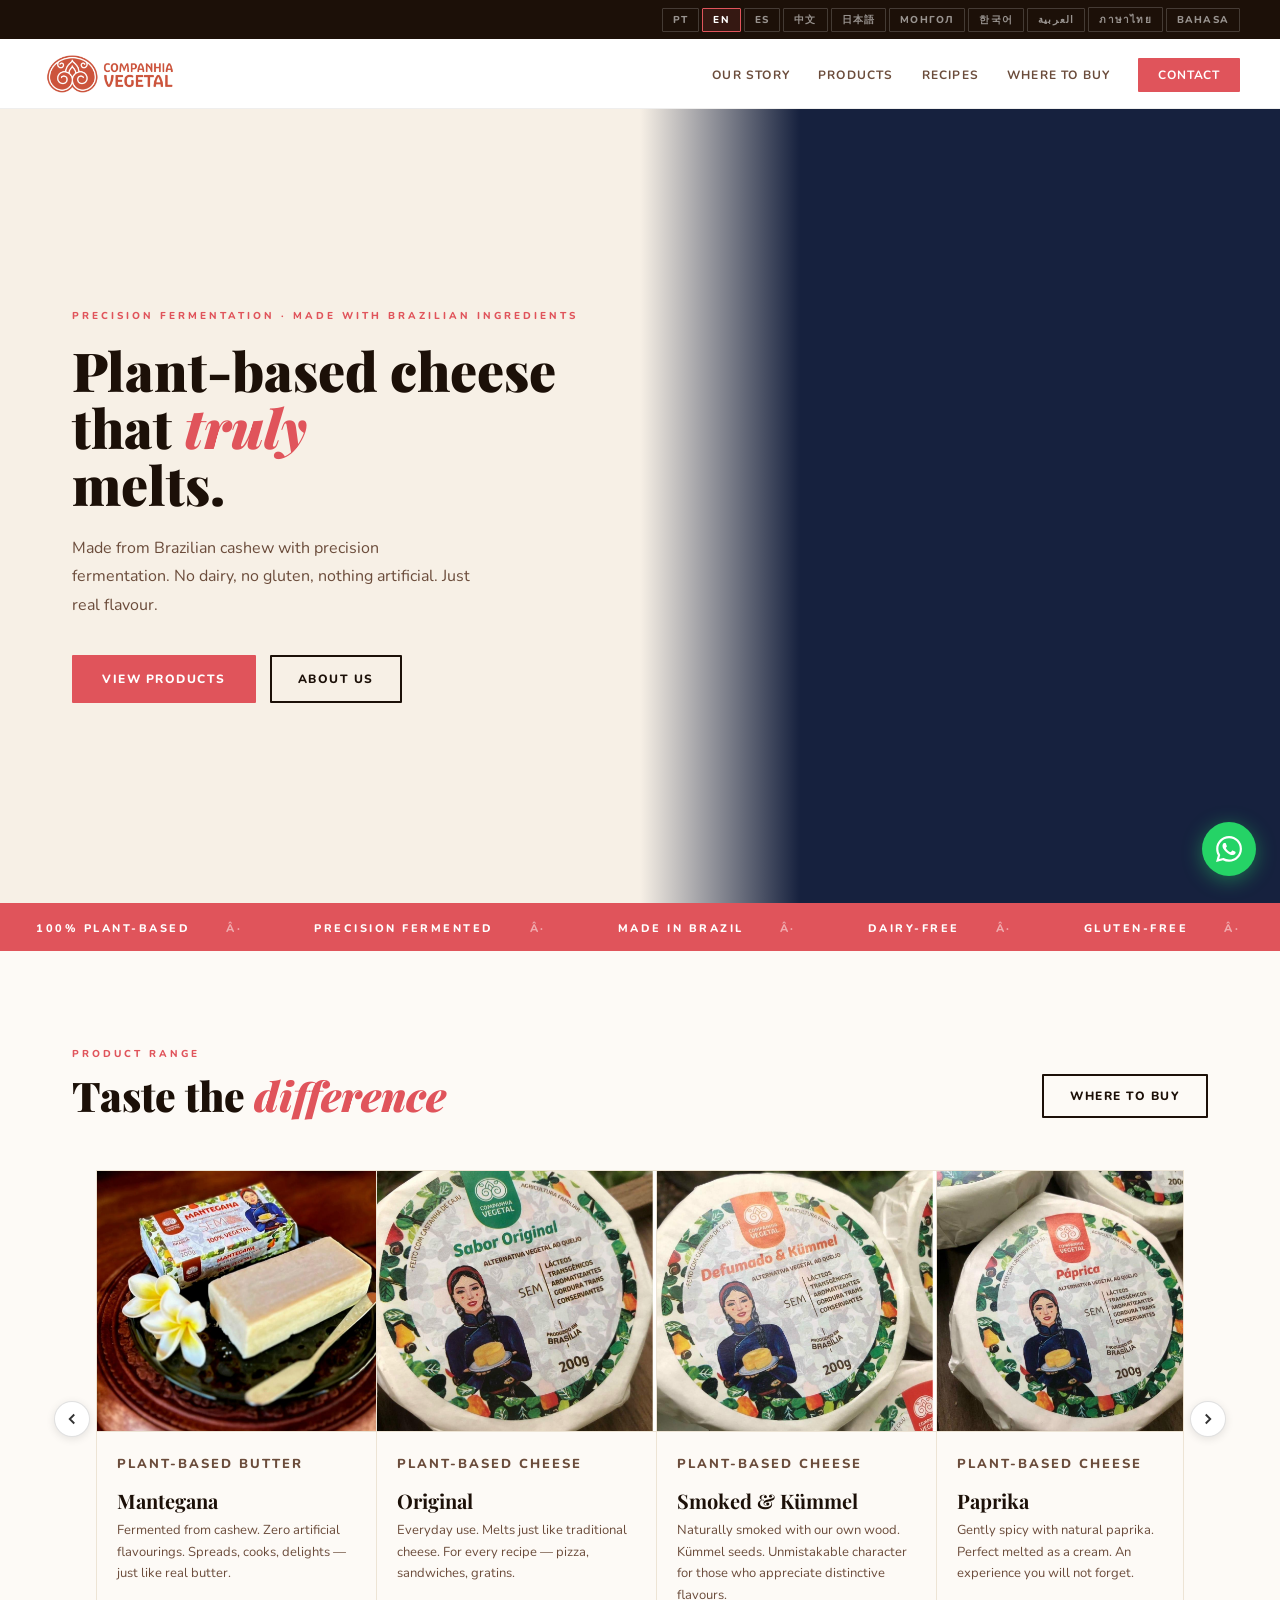
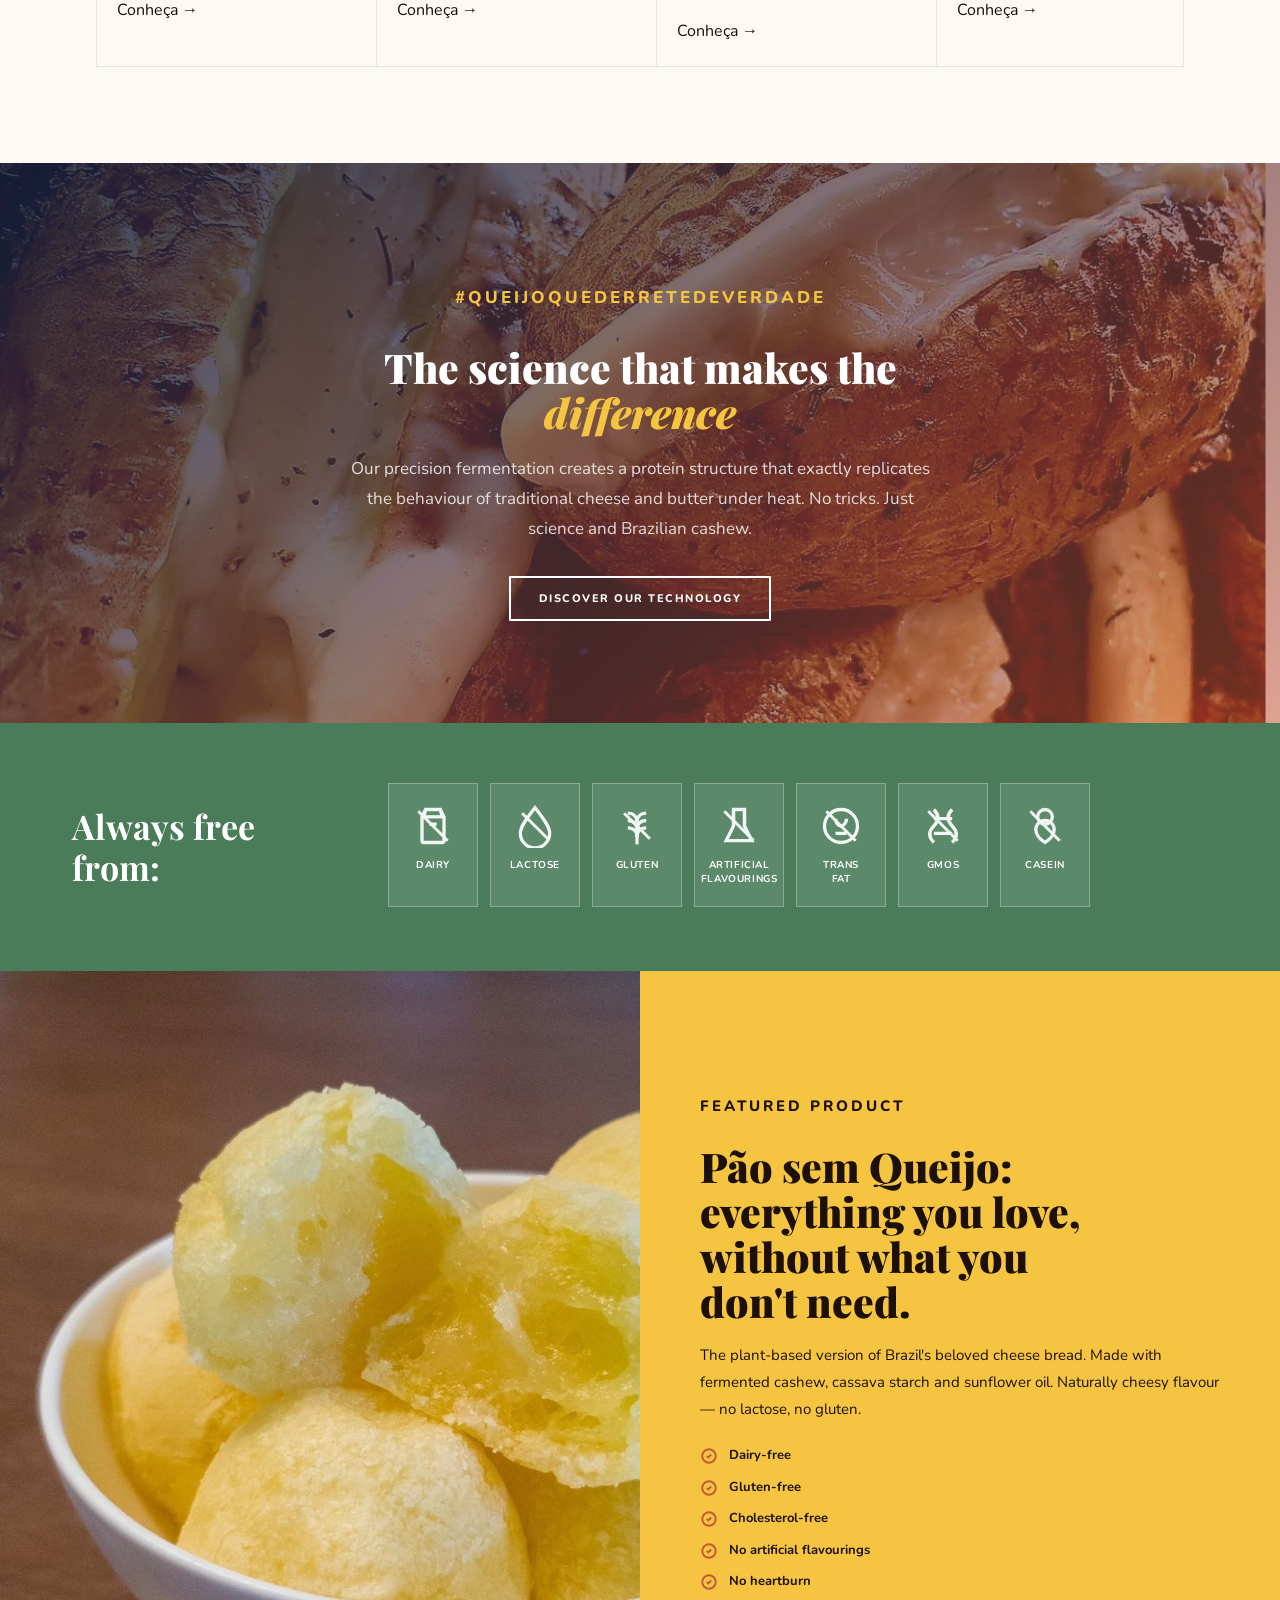
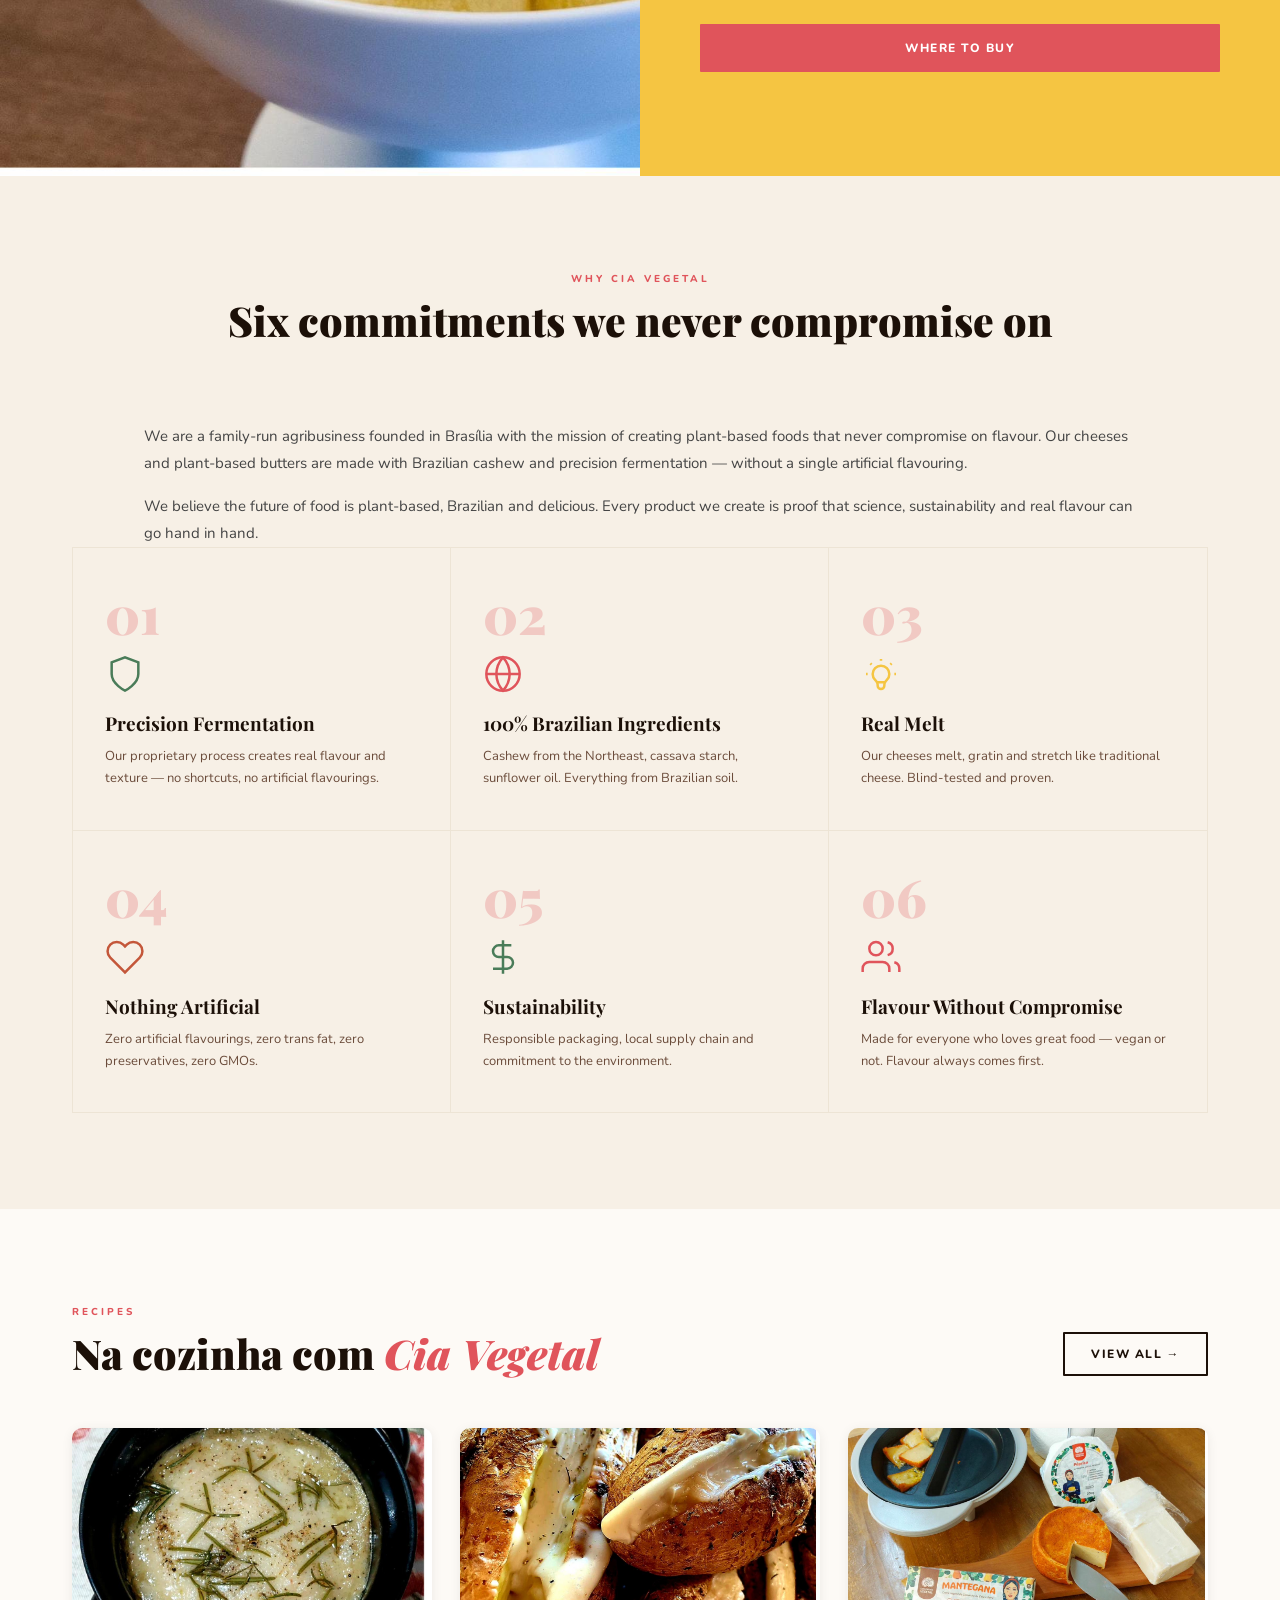
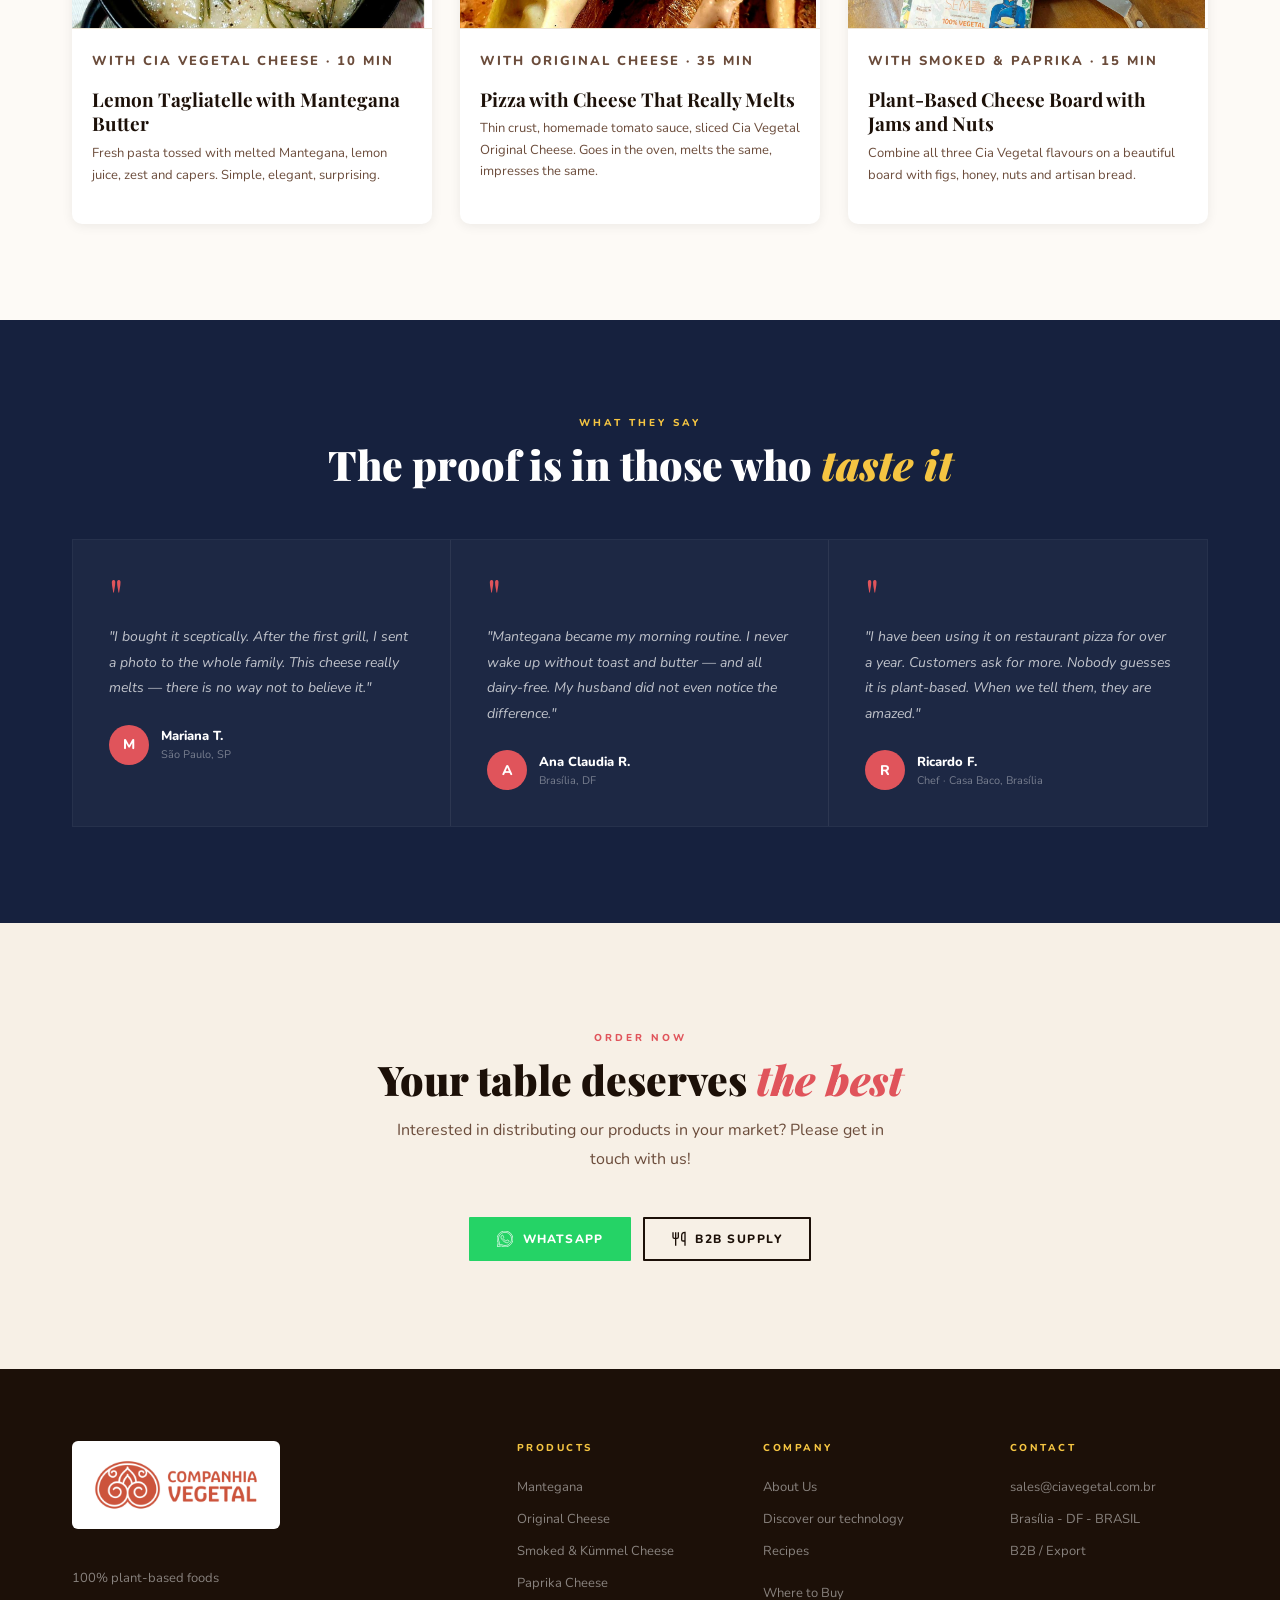
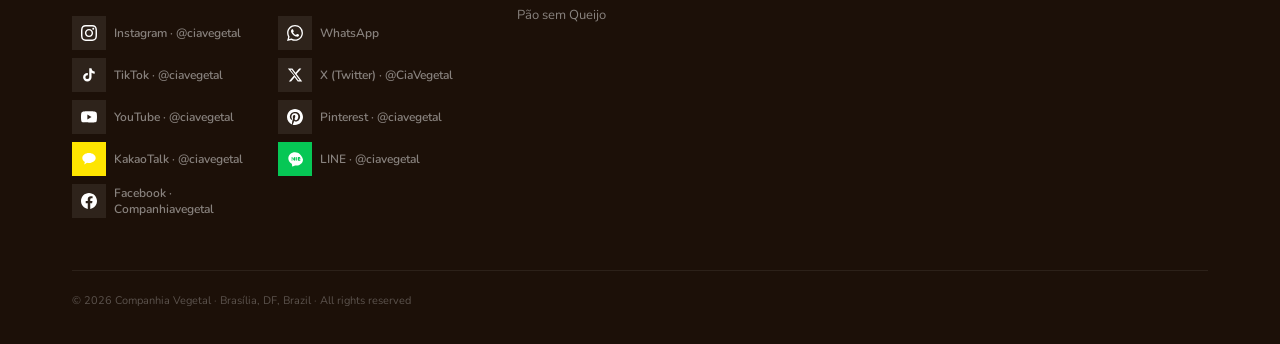
==== index.html @ c303454d "fix: multiple translation issues — ES recipes r4-r13, PT email+heading, VER TODAS scroll fix, TH/ID " ====
﻿<!DOCTYPE html>
<html lang="pt-BR">
<head>
<meta charset="UTF-8">
<meta name="viewport" content="width=device-width, initial-scale=1.0, maximum-scale=5.0">
<meta name="theme-color" content="#ffffff">
<title>Companhia Vegetal - Queijo plant-based que derrete de verdade</title>
<link rel="preconnect" href="https://fonts.googleapis.com">
<link href="https://fonts.googleapis.com/css2?family=Playfair+Display:ital,wght@0,700;0,900;1,700;1,900&family=Nunito:wght@300;400;600;700;800&family=Cairo:wght@400;600;700;800&family=Tajawal:wght@400;500;700&display=swap" rel="stylesheet">


  <!-- â•â•â• SEO META TAGS â•â•â• -->
  <meta name="description" id="meta-desc" content="Cia Vegetal - queijos e manteiga plant-based 100% veganos, sem lactose, sem colesterol, sem glúten. Fermentação de precisão com ingredientes brasileiros. Dieta plant-based e vegana acessível para toda a família.">
  <meta name="keywords" id="meta-kw" content="plant-based, vegano, sem lactose, sem colesterol, queijo vegano, manteiga vegana, dieta vegana, dieta plant-based, sem glúten, sem laticínios, fermentação de precisão, ingredientes brasileiros, Cia Vegetal, Companhia Vegetal">
  <meta name="robots" content="index, follow">
  <meta name="author" content="Companhia Vegetal">
  <meta property="og:title" id="og-title" content="Companhia Vegetal - Alimentos 100% Plant-Based">
  <meta property="og:description" id="og-desc" content="Cia Vegetal - queijos e manteiga plant-based 100% veganos, sem lactose, sem colesterol, sem glúten. Fermentação de precisão com ingredientes brasileiros. Dieta plant-based e vegana acessível para toda a família.">
  <meta property="og:type" content="website">
  <meta property="og:locale" content="pt_BR">
  <meta property="og:site_name" content="Companhia Vegetal">
  <meta name="twitter:card" content="summary_large_image">
  <meta name="twitter:title" id="tw-title" content="Companhia Vegetal - Alimentos 100% Plant-Based">
  <meta name="twitter:description" id="tw-desc" content="Cia Vegetal - queijos e manteiga plant-based 100% veganos, sem lactose, sem colesterol, sem glúten. Fermentação de precisão com ingredientes brasileiros. Dieta plant-based e vegana acessível para toda a família.">
  <meta name="twitter:site" content="@CiaVegetal">
  <!-- Hreflang -->
  <link rel="alternate" hreflang="pt-BR" href="/" data-hreflang="pt">
  <link rel="alternate" hreflang="en" href="/?lang=en" data-hreflang="en">
  <link rel="alternate" hreflang="es" href="/" data-hreflang="es">
  <link rel="alternate" hreflang="zh-CN" href="/" data-hreflang="zh">
  <link rel="alternate" hreflang="ja" href="/" data-hreflang="ja">
  <link rel="alternate" hreflang="mn" href="/" data-hreflang="mn">
  <link rel="alternate" hreflang="ko" href="/" data-hreflang="ko">
  <link rel="alternate" hreflang="th" href="/?lang=th" data-hreflang="th">
  <link rel="alternate" hreflang="id" href="/?lang=id" data-hreflang="id">
  <link rel="alternate" hreflang="ms" href="/?lang=id" data-hreflang="id">
  <link rel="alternate" hreflang="ar" href="/" data-hreflang="ar">
  <link rel="alternate" hreflang="x-default" href="/">
  <!-- Schema.org structured data -->
  <script type="application/ld+json">
  {
    "@context": "https://schema.org",
    "@type": "FoodEstablishment",
    "name": "Companhia Vegetal",
    "alternateName": "Cia Vegetal",
    "description": "Fabricante de queijos e manteiga 100% plant-based, veganos, sem lactose e sem colesterol, feitos com ingredientes brasileiros.",
    "url": "https://ciavegetal.com.br",
    "telephone": "+5561999111422",
    "email": "sales@ciavegetal.com.br",
    "address": {"@type": "PostalAddress", "addressLocality": "Brasília", "addressRegion": "DF", "addressCountry": "BR"},
    "sameAs": ["https://instagram.com/companhiavegetal", "https://twitter.com/CiaVegetal"],
    "hasOfferCatalog": {
      "@type": "OfferCatalog",
      "name": "Produtos Plant-Based",
      "itemListElement": [
        {"@type": "Offer", "itemOffered": {"@type": "Product", "name": "Mantegana", "description": "Manteiga vegana fermentada, sem lactose, sem colesterol", "category": "plant-based butter"}},
        {"@type": "Offer", "itemOffered": {"@type": "Product", "name": "Queijo Original", "description": "Queijo vegano plant-based, sem lactose, sem colesterol", "category": "vegan cheese"}},
        {"@type": "Offer", "itemOffered": {"@type": "Product", "name": "Queijo Defumado", "description": "Queijo vegano defumado, sem lactose", "category": "vegan cheese"}},
        {"@type": "Offer", "itemOffered": {"@type": "Product", "name": "Queijo Páprica", "description": "Queijo vegano com páprica, sem lactose, sem colesterol", "category": "vegan cheese"}},
        {"@type": "Offer", "itemOffered": {"@type": "Product", "name": "Pão sem Queijo", "description": "Pão de queijo vegano, sem glúten, sem lactose, sem colesterol", "category": "vegan bread"}}
      ]
    }
  }
  </script>
  <link rel="stylesheet" href="assets/css/styles.css?v=20260324b">
</head>
<body>

<div class="lang-bar" id="langBar">
  <button onclick="setLang('pt')" class="active">PT</button>
  <button onclick="setLang('en')">EN</button>
  <button onclick="setLang('es')">ES</button>
  <button onclick="setLang('zh')">中文</button>
  <button onclick="setLang('ja')">日本語</button>
  <button onclick="setLang('mn')">монгол</button>
  <button onclick="setLang('ko')">한국어</button>
  <button onclick="setLang('ar')">العربية</button>
  <button onclick="setLang('th')">ภาษาไทย</button>
  <button onclick="setLang('id')">Bahasa</button>
</div>

<!-- â"€â"€ NAV â"€â"€ -->
<nav id="mainNav">
  <a href="#" class="nav-logo" onclick="window.scrollTo({top:0,behavior:'smooth'});return false;">
    <img src="assets/img_1.jpeg" alt="Companhia Vegetal" style="height:56px;width:auto;">
  </a>
  <button class="hamburger" id="hamburger" aria-label="Menu">
    <span></span><span></span><span></span>
  </button>
  <ul class="nav-links" id="navLinks">
    <li><a href="#historia" data-t="historia">Nossa História</a></li>
    <li><a href="#produtos" data-t="produtos">Produtos</a></li>
    <li><a href="#receitas" data-t="receitas">Receitas</a></li>
    <li><a href="#onde" data-t="onde">Onde Comprar</a></li>
    <li><a href="#onde" class="nav-cta" data-t="contato">Contato</a></li>
  </ul>
</nav>
<div class="mobile-menu" id="mobileMenu">
  <a href="#historia" data-t="historia">Nossa História</a>
  <a href="#produtos" data-t="produtos">Produtos</a>
  <a href="#receitas" data-t="receitas">Receitas</a>
  <a href="#onde" data-t="onde">Onde Comprar</a>
  <a href="#onde" data-t="contato">Contato</a>
</div>
<!-- â"€â"€ LANG BAR â"€â"€ -->

<div class="mobile-menu" id="mobileMenu">
  <a href="#historia" data-t="historia">Nossa História</a>
  <a href="#produtos" data-t="produtos">Produtos</a>
  <a href="#receitas" data-t="receitas">Receitas</a>
  <a href="#onde" data-t="onde">Onde Comprar</a>
  <a href="#onde" data-t="contato">Contato</a>
</div>

<!-- â"€â"€ HERO â"€â"€ -->
<section class="hero">
  <div class="hero-left">
    <p class="eyebrow" data-t="hero_eyebrow">Fermentação de Precisão · Feito com Ingredientes Brasileiros</p>
    <h1 data-t="hero_h1">Queijo plant-based<br>que <em>derrete</em><br>de verdade.</h1>
    <p class="hero-desc" data-t="hero_desc">Feito de castanha de caju brasileira com fermentação de precisão. Sem laticínios, sem glúten, sem nada artificial. Só sabor real.</p>
    <div class="hero-actions">
      <a href="#produtos" class="btn-fill" data-t="ver_produtos">Ver Produtos</a>
      <a href="#historia" class="btn-outline" data-t="nossa_historia">Nossa História</a>
    </div>
  </div>
  <div class="hero-right">
    <!-- VIDEO: When you have the melting cheese video file, upload it to your server and update the src below -->
    <!-- Supported formats: MP4 (recommended), WebM -->
    <!-- Replace "YOUR_VIDEO_FILE.mp4" with the actual filename -->
    <video class="hero-video" autoplay muted loop playsinline poster="" id="heroVideo">
      <source src="assets/video_1.mp4" type="video/mp4">
      <!-- Fallback image shown if video cannot load -->
      <img class="hero-video-fallback" src="assets/img_2.jpeg" alt="Mantegana com flores" loading="eager">
    </video>
    <div class="hero-video-overlay"></div>


  </div>
</section>

<!-- â"€â"€ TICKER â"€â"€ -->
<div class="ticker" aria-hidden="true"><div class="ticker-track" id="ticker-track"></div></div>

<!-- â"€â"€ PRODUCTS â"€â"€ -->
<section class="products" id="produtos">
  <div class="section-head reveal">
    <div>
      <p class="section-eyebrow" data-t="linha_produtos">Linha de Produtos</p>
      <h2 class="section-title" data-t="prove_diferenca">Prove a <em>diferença</em></h2>
    </div>
    <a href="#onde" class="btn-outline" data-t="onde_comprar_btn">Onde Comprar</a>
  </div>
  <div style="position:relative;padding:0 24px;">
  <button class="prod-arrow prod-arrow-left" onclick="scrollProds(-1)" aria-label="Anterior">
    <svg viewBox="0 0 24 24"><polyline points="15 18 9 12 15 6"/></svg>
  </button>
  <button class="prod-arrow prod-arrow-right" onclick="scrollProds(1)" aria-label="Próximo">
    <svg viewBox="0 0 24 24"><polyline points="9 18 15 12 9 6"/></svg>
  </button>
<div class="products-grid" id="productsGrid">
    <div class="product-card reveal">

      <div class="product-img-wrap"><img class="product-img" src="assets/img_3.jpeg" alt="Mantegana" loading="lazy"></div>
      <div class="product-body">
        <p class="product-type" data-t="manteiga_vegetal">Manteiga Vegetal</p>
        <h3>Mantegana</h3>
        <p data-t="mantegana_desc">Fermentada de castanha de caju. Zero aromas artificiais. Unta, cozinha, encanta - igual manteiga de verdade.</p>
        <a onclick="openProdModal('mantegana');return false;">Conheça &rarr;</a>
      </div>
    </div>
    <div class="product-card reveal">
      <div class="product-img-wrap"><img class="product-img" src="assets/img_4.jpeg" alt="Queijo Original" loading="lazy"></div>
      <div class="product-body">
        <p class="product-type" data-t="queijo_vegetal">Queijo Vegetal</p>
        <h3 data-t="original_name">Original</h3>
        <p class="product-desc" data-t="original_desc">Uso diário. Derrete igual ao queijo tradicional. Para todas as receitas - pizza, sanduíche, gratinados.</p>
        <a onclick="openProdModal('original');return false;">Conheça &rarr;</a>
      </div>
    </div>
    <div class="product-card reveal">
      <div class="product-img-wrap"><img class="product-img" src="assets/img_5.jpeg" alt="Queijo Defumado" loading="lazy"></div>
      <div class="product-body">
        <p class="product-type" data-t="queijo_vegetal">Queijo Vegetal</p>
        <h3 data-t="smoked_name">Defumado &amp; Kümmel</h3>
        <p class="product-desc" data-t="smoked_desc">Defumado com lenha própria. Sementes de kümmel. Caráter inconfundível para os que apreciam sabores distintos.</p>
        <a onclick="openProdModal('smoked');return false;">Conheça &rarr;</a>
      </div>
    </div>
    <div class="product-card reveal">
      <div class="product-img-wrap"><img class="product-img" src="assets/img_6.jpeg" alt="Queijo Páprica" loading="lazy"></div>
      <div class="product-body">
        <p class="product-type" data-t="queijo_vegetal">Queijo Vegetal</p>
        <h3 data-t="paprika_name">Páprica</h3>
        <p class="product-desc" data-t="paprika_desc">Suavemente picante com páprica natural. Perfeito derretido como creme. Uma experiência que você não esquece.</p>
        <a onclick="openProdModal('paprika');return false;">Conheça &rarr;</a>
      </div>
    </div>
    <div class="product-card reveal">
      <div class="product-img-wrap"><img class="product-img" src="assets/img_7.jpeg" alt="Pão sem Queijo" loading="lazy"></div>
      <div class="product-body">
        <p class="product-type" data-t="pao_type">Pão de Queijo Vegetal</p>
        <h3 class="product-name" data-t="pao_card_name">Pão sem Queijo</h3>
        <p data-t="pao_card_desc">O pão de queijo que você ama - feito com castanha de caju fermentada, polvilho e óleo de girassol. Sabor naturalmente queijoso, sem lactose, sem glúten.</p>
        <a href="#produtos" class="product-link" data-t="conheca">Conheça &rarr;</a>
      </div>
    </div>
  </div>
</div>
</section>

<!-- â"€â"€ MELT BANNER â"€â"€ -->
<div class="melt-banner">
  <img src="assets/img_8.jpeg" alt="Queijo derretido" loading="lazy">
  <div class="melt-overlay"></div>
  <div class="melt-content reveal">
    <p class="section-eyebrow">#QueijoQueDerreteDeVerdade</p>
    <h2 class="section-title light" data-t="melt_title">A ciência que faz <em>a diferença</em></h2>
    <p data-t="melt_desc">Nossa fermentação de precisão cria uma estrutura proteica que replica exatamente o comportamento do queijo e da manteiga tradicionais sob calor. Sem truques. Só ciência e castanha brasileira.</p>
    <a href="#tech-section" onclick="var s=document.getElementById('tech-section');s.classList.toggle('open');if(s.classList.contains('open')){s.scrollIntoView({behavior:'smooth',block:'start'});}return false;" class="btn-outline-light" data-t="nossa_tecnologia">Conheça nossa tecnologia</a>
  </div>
</div>

<!-- â"€â"€ FREE FROM â"€â"€ -->
<div class="free-from">
  <div class="free-from-inner">
    <div class="free-from-title reveal" data-t="sempre_livre">Sempre <em>livre</em> de:</div>
    <div class="free-tags reveal">
      <!-- No Dairy: milk carton icon -->
      <div class="free-tag">
        <svg viewBox="0 0 24 24" fill="none" stroke="white" stroke-width="1.8"><path d="M8 3h8l2 4v13a1 1 0 01-1 1H7a1 1 0 01-1-1V7z"/><path d="M8 3l-1 4"/><path d="M16 3l1 4"/><path d="M6 7h12"/><path d="M10 11h4"/><line x1="4" y1="4" x2="20" y2="20" stroke-width="1.6"/></svg>
        <span data-t="free_laticinios">Lácteos</span>
      </div>
      <!-- No Lactose: drop/milk drop icon -->
      <div class="free-tag">
        <svg viewBox="0 0 24 24" fill="none" stroke="white" stroke-width="1.8"><path d="M12 2C6 9.5 4 13 4 16a8 8 0 0016 0c0-3-2-6.5-8-14z"/><line x1="5" y1="5" x2="19" y2="19" stroke-width="1.6"/></svg>
        <span data-t="free_lactose">Lactose</span>
      </div>
      <!-- No Gluten: wheat ear icon -->
      <div class="free-tag">
        <svg viewBox="0 0 24 24" fill="none" stroke="white" stroke-width="1.8"><path d="M12 22V10"/><path d="M12 10c0-3 2-5 5-5"/><path d="M12 10c0-3-2-5-5-5"/><path d="M12 14c0-3 2-5 5-5"/><path d="M12 14c0-3-2-5-5-5"/><path d="M12 18c0-3 2-5 5-5"/><path d="M12 18c0-3-2-5-5-5"/><line x1="5" y1="5" x2="19" y2="19" stroke-width="1.6"/></svg>
        <span data-t="free_gluten">Glúten</span>
      </div>
      <!-- No Artificial Flavors: beaker/lab flask icon -->
      <div class="free-tag">
        <svg viewBox="0 0 24 24" fill="none" stroke="white" stroke-width="1.8"><path d="M9 3h6v9l4 8H5l4-8z"/><line x1="9" y1="3" x2="9" y2="12"/><line x1="15" y1="3" x2="15" y2="12"/><line x1="4" y1="4" x2="20" y2="20" stroke-width="1.6"/></svg>
        <span data-t="free_aromas">Aromas Artificiais</span>
      </div>
      <!-- No Trans Fats: fat/oil drop icon -->
      <div class="free-tag">
        <svg viewBox="0 0 24 24" fill="none" stroke="white" stroke-width="1.8"><circle cx="12" cy="12" r="9"/><path d="M9 8c0 2 1.5 4 3 4s3-2 3-4"/><path d="M9 16h6"/><line x1="4" y1="4" x2="20" y2="20" stroke-width="1.6"/></svg>
        <span data-t="free_trans">Gordura Trans</span>
      </div>
      <!-- No GMO: DNA helix / plant + science icon -->
      <div class="free-tag">
        <svg viewBox="0 0 24 24" fill="none" stroke="white" stroke-width="1.8"><path d="M7 3c3 3 3 6 0 9s-3 6 0 9"/><path d="M17 3c-3 3-3 6 0 9s3 6 0 9"/><path d="M7 8h10M7 16h10"/><line x1="4" y1="4" x2="20" y2="20" stroke-width="1.6"/></svg>
        <span data-t="free_gmo">Transgênicos (GMO)</span>
      </div>
      <!-- No Casein: protein/milk protein icon -->
      <div class="free-tag">
        <svg viewBox="0 0 24 24" fill="none" stroke="white" stroke-width="1.8"><path d="M12 3a4 4 0 100 8 4 4 0 000-8z"/><path d="M7 14c0 2.5 2 5 5 7 3-2 5-4.5 5-7a5 5 0 00-10 0z"/><line x1="4" y1="4" x2="20" y2="20" stroke-width="1.6"/></svg>
        <span data-t="free_caseina">Caseína</span>
      </div>
    </div>
  </div>
</div>

<!-- â"€â"€ PÃO SEM QUEIJO â"€â"€ -->
<section class="pao-section" id="pao">
  <div class="pao-img">
    <img src="assets/img_9.jpeg" alt="Pão sem Queijo" loading="lazy">
  </div>
  <div class="pao-text">
    <p class="section-eyebrow" data-t="produto_destaque">Produto em Destaque</p>
    <h2 class="section-title dark-em" data-t="pao_title">Pão sem Queijo:<br>tudo que você ama,<br>sem o que você não<br><em>precisa</em>.</h2>
    <p data-t="pao_desc">A versão vegetal do nosso amado pão de queijo brasileiro. Feito com castanha de caju fermentada, polvilho e óleo de girassol. Sabor naturalmente queijoso - sem lactose, sem glúten.</p>
    <div class="pao-checklist">
      <div class="pao-item">
        <svg viewBox="0 0 24 24" fill="none" stroke="#C4573A" stroke-width="2.5"><path d="M9 12l2 2 4-4m6 2a9 9 0 11-18 0 9 9 0 0118 0z"/></svg>
        <span data-t="pao_free1">Sem lácteos</span>
      </div>
      <div class="pao-item">
        <svg viewBox="0 0 24 24" fill="none" stroke="#C4573A" stroke-width="2.5"><path d="M9 12l2 2 4-4m6 2a9 9 0 11-18 0 9 9 0 0118 0z"/></svg>
        <span data-t="pao_free2">Sem glúten</span>
      </div>
      <div class="pao-item">
        <svg viewBox="0 0 24 24" fill="none" stroke="#C4573A" stroke-width="2.5"><path d="M9 12l2 2 4-4m6 2a9 9 0 11-18 0 9 9 0 0118 0z"/></svg>
        <span data-t="pao_free3">Sem colesterol</span>
      </div>
      <div class="pao-item">
        <svg viewBox="0 0 24 24" fill="none" stroke="#C4573A" stroke-width="2.5"><path d="M9 12l2 2 4-4m6 2a9 9 0 11-18 0 9 9 0 0118 0z"/></svg>
        <span data-t="pao_free4">Sem aromatizantes</span>
      </div>

      <div class="pao-item">
        <svg viewBox="0 0 24 24" fill="none" stroke="#C4573A" stroke-width="2.5"><path d="M9 12l2 2 4-4m6 2a9 9 0 11-18 0 9 9 0 0118 0z"/></svg>
        <span data-t="pao_azia">Sem azia</span>
      </div>
    </div>
    <a href="#onde" class="btn-fill" data-t="onde_comprar_btn">Onde Comprar</a>
  </div>
</section>
<!-- â"€â"€ TECHNOLOGY SECTION (hidden, toggled by Conheca link) â"€â"€ -->
<div class="tech-section-content" id="tech-section">
  <div style="max-width:1100px;margin:0 auto;">
    <p class="section-eyebrow reveal" style="color:var(--coral)">Fermentação de Precisão</p>
    <h2 class="section-title reveal" data-t="tech_title">Conheça Nossa Tecnologia</h2>
    <p class="reveal" style="font-size:16px;line-height:1.8;color:#555;max-width:720px;margin-top:16px;" data-t="tech_intro">A Companhia Vegetal desenvolveu um processo exclusivo de fermentação de precisão...</p>
    <div class="tech-grid reveal">
      <div class="tech-card">
        <div class="tech-card-num">01</div>
        <div class="tech-card-title" data-t="tech_s1_title">Fermentação de Precisão</div>
        <div class="tech-card-body" data-t="tech_s1_body"></div>
      </div>
      <div class="tech-card">
        <div class="tech-card-num">02</div>
        <div class="tech-card-title" data-t="tech_s2_title">100% Ingredientes Brasileiros</div>
        <div class="tech-card-body" data-t="tech_s2_body"></div>
      </div>
      <div class="tech-card">
        <div class="tech-card-num">03</div>
        <div class="tech-card-title" data-t="tech_s3_title">Zero Artificiais</div>
        <div class="tech-card-body" data-t="tech_s3_body"></div>
      </div>
      <div class="tech-card">
        <div class="tech-card-num">04</div>
        <div class="tech-card-title" data-t="tech_s4_title">Derretimento Real</div>
        <div class="tech-card-body" data-t="tech_s4_body"></div>
      </div>
    </div>
  </div>
</div>


<!-- â"€â"€ ABOUT US / HISTORY â"€â"€ -->
<section class="values" id="historia">
  <div class="values-head reveal">
    <p class="section-eyebrow" data-t="por_que">Por quê a Cia Vegetal</p>
    <h2 class="section-title" data-t="seis_compromissos">Seis compromissos que <em>nunca negociamos</em></h2>
  </div>
  <!-- About Us Intro -->
  <div class="about-us-intro reveal">
    
    <div class="about-us-text">
      <p data-t="about_p1">Somos uma agroindústria familiar localizada no coração do Brasil, dedicada Ã  pesquisa, desenvolvimento e produção de alternativas alimentares 100% vegetais.</p>
      <p data-t="about_p2">Nossos produtos são elaborados com ingredientes naturais, cultivados localmente, refletindo nosso compromisso inabalável com a qualidade.</p>
    </div>
  </div>
  <div class="values-grid">
    <div class="value-card reveal"><div class="value-bar"></div><div class="value-num">01</div><div class="value-icon"><svg viewBox="0 0 24 24" fill="none" stroke="#4A7C59" stroke-width="1.5"><path d="M12 22s8-4 8-10V5l-8-3-8 3v7c0 6 8 10 8 10z"/></svg></div><h3 data-t="v1_title">Puro por Natureza</h3><p data-t="v1_desc">Só ingredientes reais, cultivados no Brasil. Nunca aromas artificiais, nunca gordura trans.</p></div>
    <div class="value-card reveal"><div class="value-bar"></div><div class="value-num">02</div><div class="value-icon"><svg viewBox="0 0 24 24" fill="none" stroke="#E0545B" stroke-width="1.5"><circle cx="12" cy="12" r="10"/><path d="M2 12h20M12 2a15.3 15.3 0 014 10 15.3 15.3 0 01-4 10 15.3 15.3 0 01-4-10 15.3 15.3 0 014-10z"/></svg></div><h3 data-t="v2_title">Raízes Brasileiras, Alcance Global</h3><p data-t="v2_desc">Cada ingrediente vem do solo brasileiro. Herança familiar celebrada, produtos para o mundo.</p></div>
    <div class="value-card reveal"><div class="value-bar"></div><div class="value-num">03</div><div class="value-icon"><svg viewBox="0 0 24 24" fill="none" stroke="#F5C542" stroke-width="1.5"><path d="M9.663 17h4.673M12 3v1m6.364 1.636l-.707.707M21 12h-1M4 12H3m3.343-5.657l-.707-.707m2.828 9.9a5 5 0 117.072 0l-.548.547A3.374 3.374 0 0014 18.469V19a2 2 0 11-4 0v-.531c0-.895-.356-1.754-.988-2.386l-.548-.547z"/></svg></div><h3 data-t="v3_title">Inovação Sem Compromissos</h3><p data-t="v3_desc">Tecnologia alimentar avançada - mas só se o resultado for mais saudável, mais gostoso, mais natural.</p></div>
    <div class="value-card reveal"><div class="value-bar"></div><div class="value-num">04</div><div class="value-icon"><svg viewBox="0 0 24 24" fill="none" stroke="#C4573A" stroke-width="1.5"><path d="M20.84 4.61a5.5 5.5 0 00-7.78 0L12 5.67l-1.06-1.06a5.5 5.5 0 00-7.78 7.78l1.06 1.06L12 21.23l7.78-7.78 1.06-1.06a5.5 5.5 0 000-7.78z"/></svg></div><h3 data-t="v4_title">Delicioso em Primeiro Lugar</h3><p data-t="v4_desc">Saúde importa, mas alegria é essencial. Nenhum sacrifício de sabor. Nunca.</p></div>
    <div class="value-card reveal"><div class="value-bar"></div><div class="value-num">05</div><div class="value-icon"><svg viewBox="0 0 24 24" fill="none" stroke="#4A7C59" stroke-width="1.5"><path d="M12 2v20M17 5H9.5a3.5 3.5 0 000 7h5a3.5 3.5 0 010 7H6"/></svg></div><h3 data-t="v5_title">Acessível para Todos</h3><p data-t="v5_desc">Nutrição de qualidade não é luxo. Preços justos para que mais famílias possam escolher o vegetal.</p></div>
    <div class="value-card reveal"><div class="value-bar"></div><div class="value-num">06</div><div class="value-icon"><svg viewBox="0 0 24 24" fill="none" stroke="#E0545B" stroke-width="1.5"><path d="M17 21v-2a4 4 0 00-4-4H5a4 4 0 00-4 4v2"/><circle cx="9" cy="7" r="4"/><path d="M23 21v-2a4 4 0 00-3-3.87M16 3.13a4 4 0 010 7.75"/></svg></div><h3 data-t="v6_title">Obsessão por Qualidade Familiar</h3><p data-t="v6_desc">Cada produto feito como se fosse servir na nossa própria mesa. Nossos clientes provam o cuidado.</p></div>
  </div>
</section>

<!-- â"€â"€ RECIPES â"€â"€ -->
<section class="recipes" id="receitas">
  <div class="section-head reveal">
    <div>
      <p class="section-eyebrow" data-t="receitas_label">Receitas</p>
      <h2 class="section-title" data-t="receitas_title">Na cozinha com <em>Cia Vegetal</em></h2>
    </div>
    <a href="#" class="btn-outline" data-t="ver_todas" onclick="toggleAllRecipes(this);document.getElementById('receitas').scrollIntoView({behavior:'smooth',block:'start'});return false;">Ver todas &rarr;</a>
  </div>
  <div class="recipes-grid">
    <!-- Recipe 1 -->
    <div class="recipe-card reveal" style="cursor:pointer" onclick="openModal('r1')">
      <div class="recipe-img-wrap"><img class="recipe-img" src="assets/img_10.jpeg" alt="Recipe 1" loading="lazy"></div>
      <div class="recipe-body">
        <p class="recipe-tag" data-t="r1_tag">Com Queijo Cia Vegetal · 5 min</p>
        <h3 data-t="r1_title">Tapioca Recheada com Queijo</h3>
        <p data-t="r1_desc">Tapioca tradicional brasileira derretendo com o nosso queijo plant-based.</p>
      </div>
    </div>
    <!-- Recipe 2 -->
    <div class="recipe-card reveal" style="cursor:pointer" onclick="openModal('r2')">
      <div class="recipe-img-wrap"><img class="recipe-img" src="assets/img_11.jpeg" alt="Recipe 2" loading="lazy"></div>
      <div class="recipe-body">
        <p class="recipe-tag" data-t="r2_tag">Com Queijo Cia Vegetal · 10 min</p>
        <h3 data-t="r2_title">Queijo Quente Clássico</h3>
        <p data-t="r2_desc">O lanche perfeito, crocante por fora e muito cremoso por dentro.</p>
      </div>
    </div>
    <!-- Recipe 3 -->
    <div class="recipe-card reveal" style="cursor:pointer" onclick="openModal('r3')">
      <div class="recipe-img-wrap"><img class="recipe-img" src="assets/img_12.jpeg" alt="Recipe 3" loading="lazy"></div>
      <div class="recipe-body">
        <p class="recipe-tag" data-t="r3_tag">Com Queijo Cia Vegetal · 25 min</p>
        <h3 data-t="r3_title">Pastel Napolitano</h3>
        <p data-t="r3_desc">Massa frita recheada com queijo derretido, tomate e orégano.</p>
      </div>
    </div>
    <!-- Recipes 4-13 (hidden until "Ver todas" is clicked) -->
    <div class="recipe-card reveal" style="cursor:pointer;display:none;" class="recipe-extra" onclick="openModal('r4')">
      <div class="recipe-img-wrap"><img class="recipe-img" src="assets/img_25.jpeg" alt="Croque Monsieur Vegetal" loading="lazy"></div>
      <div class="recipe-body">
        <p class="recipe-tag">Com Queijo Original · 15 min · Fácil</p>
        <h3>Croque Monsieur Vegetal</h3>
      </div>
    </div>
    <div class="recipe-card reveal recipe-extra" style="cursor:pointer;display:none;" onclick="openModal('r5')">
      <div class="recipe-img-wrap"><img class="recipe-img" src="assets/img_26.jpeg" alt="Pão sem Queijo Recheado" loading="lazy"></div>
      <div class="recipe-body">
        <p class="recipe-tag">Com Pão sem Queijo · 25 min · Fácil</p>
        <h3>Pão sem Queijo Recheado com Manteiga e Ervas</h3>
      </div>
    </div>
    <div class="recipe-card reveal recipe-extra" style="cursor:pointer;display:none;" onclick="openModal('r6')">
      <div class="recipe-img-wrap"><img class="recipe-img" src="assets/img_27.jpeg" alt="Risoto Cremoso" loading="lazy"></div>
      <div class="recipe-body">
        <p class="recipe-tag">Com Queijo Defumado · 40 min · Médio</p>
        <h3>Risoto Cremoso com Queijo Defumado</h3>
      </div>
    </div>
    <div class="recipe-card reveal recipe-extra" style="cursor:pointer;display:none;" onclick="openModal('r7')">
      <div class="recipe-img-wrap"><img class="recipe-img" src="assets/img_28.jpeg" alt="Nachos" loading="lazy"></div>
      <div class="recipe-body">
        <p class="recipe-tag">Com Queijo Páprica · 20 min · Fácil</p>
        <h3>Nachos com Molho de Queijo Páprica</h3>
      </div>
    </div>
    <div class="recipe-card reveal recipe-extra" style="cursor:pointer;display:none;" onclick="openModal('r8')">
      <div class="recipe-img-wrap"><img class="recipe-img" src="assets/img_29.jpeg" alt="Bolo de Cenoura" loading="lazy"></div>
      <div class="recipe-body">
        <p class="recipe-tag">Com Mantegana · 50 min · Médio</p>
        <h3>Bolo de Cenoura com Cobertura de Mantegana</h3>
      </div>
    </div>
    <div class="recipe-card reveal recipe-extra" style="cursor:pointer;display:none;" onclick="openModal('r9')">
      <div class="recipe-img-wrap"><img class="recipe-img" src="assets/img_30.jpeg" alt="Quiche de Espinafre" loading="lazy"></div>
      <div class="recipe-body">
        <p class="recipe-tag">Com Queijo Original · 55 min · Médio</p>
        <h3>Quiche de Espinafre com Queijo Original</h3>
      </div>
    </div>
    <div class="recipe-card reveal recipe-extra" style="cursor:pointer;display:none;" onclick="openModal('r10')">
      <div class="recipe-img-wrap"><img class="recipe-img" src="assets/img_31.jpeg" alt="Bruschetta" loading="lazy"></div>
      <div class="recipe-body">
        <p class="recipe-tag">Com Mantegana · 20 min · Fácil</p>
        <h3>Bruschetta com Mantegana e Tomate Confit</h3>
      </div>
    </div>
    <div class="recipe-card reveal recipe-extra" style="cursor:pointer;display:none;" onclick="openModal('r11')">
      <div class="recipe-img-wrap"><img class="recipe-img" src="assets/img_32.jpeg" alt="Lasanha" loading="lazy"></div>
      <div class="recipe-body">
        <p class="recipe-tag">Com Queijo Original · 75 min · Avançado</p>
        <h3>Lasanha à Bolonhesa de Lentilha com Queijo Original</h3>
      </div>
    </div>
    <div class="recipe-card reveal recipe-extra" style="cursor:pointer;display:none;" onclick="openModal('r12')">
      <div class="recipe-img-wrap"><img class="recipe-img" src="assets/img_33.jpeg" alt="Panquecas" loading="lazy"></div>
      <div class="recipe-body">
        <p class="recipe-tag">Com Queijo Defumado · 30 min · Médio</p>
        <h3>Panquecas Recheadas com Queijo Defumado</h3>
      </div>
    </div>
    <div class="recipe-card reveal recipe-extra" style="cursor:pointer;display:none;" onclick="openModal('r13')">
      <div class="recipe-img-wrap"><img class="recipe-img" src="assets/img_34.jpeg" alt="Fondue" loading="lazy"></div>
      <div class="recipe-body">
        <p class="recipe-tag">Com Queijo Páprica · 25 min · Fácil</p>
        <h3>Fondue Vegetal de Queijo Páprica</h3>
      </div>
    </div>
  </div>
</section>

<!-- â"€â"€ TESTIMONIALS â"€â"€ -->
<section class="testimonials">
  <div class="testi-head reveal">
    <p class="section-eyebrow" style="color:var(--yellow)" data-t="testi_eyebrow">O que dizem</p>
    <h2 class="section-title light" data-t="testi_title">A prova está em quem <em>experimenta</em></h2>
  </div>
  <div class="testi-grid">
    <div class="testi-card reveal">
      <div class="testi-mark">"</div>
      <p data-t="t1">"Comprei com desconfiança. Depois do primeiro grill, mandei foto para toda a família. Esse queijo derrete igual - não tem como não acreditar."</p>
      <div class="testi-author"><div class="testi-init">M</div><div><div class="testi-name">Mariana T.</div><div class="testi-role">São Paulo, SP</div></div></div>
    </div>
    <div class="testi-card reveal">
      <div class="testi-mark">"</div>
      <p data-t="t2">"A Mantegana virou o meu café da manhã. Nunca mais acordo sem pão com manteiga - e tudo sem laticínios. Meu marido nem percebeu a diferença."</p>
      <div class="testi-author"><div class="testi-init">A</div><div><div class="testi-name">Ana Claudia R.</div><div class="testi-role">Brasília, DF</div></div></div>
    </div>
    <div class="testi-card reveal">
      <div class="testi-mark">"</div>
      <p data-t="t3">"Uso na pizza do restaurante há mais de um ano. Os clientes pedem mais. Ninguém chuta que é vegetal. Quando contamos, ficam impressionados."</p>
      <div class="testi-author"><div class="testi-init">R</div><div><div class="testi-name">Ricardo F.</div><div class="testi-role" data-t="chef_role">Chef · Casa Baco, Brasília</div></div></div>
    </div>
  </div>
</section>

<!-- â"€â"€ CTA / ONDE COMPRAR â"€â"€ -->
<section class="cta-section" id="onde">
  <p class="section-eyebrow reveal" data-t="peca_agora">Peça Agora</p>
  <h2 class="section-title reveal" data-t="sua_mesa">Sua mesa merece <em>o melhor</em></h2>
  <p class="cta-desc reveal" data-t="cta_desc">Peça pelo WhatsApp, encontre na sua loja mais próxima, ou fale com nosso time de vendas para fornecimento B2B e exportação.</p>
  <div class="cta-buttons reveal" id="cta-buttons-wrap">

    <!-- PT: WhatsApp + Lojas + Onde Provar + Foodservice B2B -->
    <div id="cta-pt" style="display:flex;gap:12px;flex-wrap:wrap;justify-content:center;">
      <a href="https://wa.me/5561999111422" class="btn-wa" target="_blank" rel="noopener">
        <svg viewBox="0 0 24 24"><path d="M17.472 14.382c-.297-.149-1.758-.867-2.03-.967-.273-.099-.471-.148-.67.15-.197.297-.767.966-.94 1.164-.173.199-.347.223-.644.075-.297-.15-1.255-.463-2.39-1.475-.883-.788-1.48-1.761-1.653-2.059-.173-.297-.018-.458.13-.606.134-.133.298-.347.446-.52.149-.174.198-.298.298-.497.099-.198.05-.371-.025-.52-.075-.149-.669-1.612-.916-2.207-.242-.579-.487-.5-.669-.51-.173-.008-.371-.01-.57-.01-.198 0-.52.074-.792.372-.272.297-1.04 1.016-1.04 2.479 0 1.462 1.065 2.875 1.213 3.074.149.198 2.096 3.2 5.077 4.487.709.306 1.262.489 1.694.625.712.227 1.36.195 1.871.118.571-.085 1.758-.719 2.006-1.413.248-.694.248-1.289.173-1.413-.074-.124-.272-.198-.57-.347m-5.421 7.403h-.004a9.87 9.87 0 01-5.031-1.378l-.361-.214-3.741.982.998-3.648-.235-.374a9.86 9.86 0 01-1.51-5.26c.001-5.45 4.436-9.884 9.888-9.884 2.64 0 5.122 1.03 6.988 2.898a9.825 9.825 0 012.893 6.994c-.003 5.45-4.437 9.884-9.885 9.884m8.413-18.297A11.815 11.815 0 0012.05 0C5.495 0 .16 5.335.157 11.892c0 2.096.547 4.142 1.588 5.945L.057 24l6.305-1.654a11.882 11.882 0 005.683 1.448h.005c6.554 0 11.89-5.335 11.893-11.893a11.821 11.821 0 00-3.48-8.413z"/></svg><span data-t="pedir_wa">WhatsApp</span>
      </a>
      <a href="https://maps.app.goo.gl/Bcx2fpxuUPwydaV96" class="btn-fill" target="_blank" rel="noopener">
        <svg viewBox="0 0 24 24" fill="none" stroke="currentColor" stroke-width="2"><path d="M21 10c0 7-9 13-9 13s-9-6-9-13a9 9 0 0118 0z"/><circle cx="12" cy="10" r="3"/></svg><span data-t="ver_lojas">Lojas Parceiras</span>
      </a>
      <a href="https://maps.app.goo.gl/vtULXPFccdfANLeY9" class="btn-terra" target="_blank" rel="noopener">
        <svg viewBox="0 0 24 24" fill="none" stroke="currentColor" stroke-width="2"><path d="M21 10c0 7-9 13-9 13s-9-6-9-13a9 9 0 0118 0z"/><circle cx="12" cy="10" r="3"/></svg><span data-t="onde_provar">Onde Provar</span>
      </a>
      <a href="https://wa.me/5561999111422?text=Ol%C3%A1%2C+gostaria+de+informações+sobre+Foodservice+e+B2B" class="btn-green" target="_blank" rel="noopener">
        <svg viewBox="0 0 24 24" fill="none" stroke="currentColor" stroke-width="2"><path d="M3 2v7c0 1.1.9 2 2 2h4a2 2 0 002-2V2"/><path d="M7 2v20"/><path d="M21 15V2a5 5 0 00-5 5v6c0 1.1.9 2 2 2h3zm0 0v7"/></svg><span data-t="b2b">Foodservice &amp; B2B</span>
      </a>
    </div>

    <!-- JA: LINE + B2B -->
    <div id="cta-ja" style="display:none;gap:12px;flex-wrap:wrap;justify-content:center;">
      <a href="https://line.me/ti/p/@798oinaw" onclick="if(/Mobi|Android|iPhone/i.test(navigator.userAgent)){this.href='line://ti/p/@798oinaw';}" class="btn-wa" style="background:#06C755;" target="_blank" rel="noopener">
        <svg viewBox="0 0 24 24"><path d="M19.365 9.863c.349 0 .63.285.63.631 0 .345-.281.63-.63.63H17.61v1.125h1.755c.349 0 .63.283.63.63 0 .344-.281.629-.63.629h-2.386c-.345 0-.627-.285-.627-.629V8.108c0-.345.282-.63.63-.63h2.386c.346 0 .627.285.627.63 0 .349-.281.63-.63.63H17.61v1.125h1.755zm-3.855 3.016c0 .27-.174.51-.432.596-.064.021-.133.031-.199.031-.211 0-.391-.09-.51-.25l-2.443-3.317v2.94c0 .344-.279.629-.631.629-.346 0-.626-.285-.626-.629V8.108c0-.27.173-.51.43-.595.06-.023.136-.033.194-.033.195 0 .375.104.495.254l2.462 3.33V8.108c0-.345.282-.63.63-.63.345 0 .63.285.63.63v4.771zm-5.741 0c0 .344-.282.629-.631.629-.345 0-.627-.285-.627-.629V8.108c0-.345.282-.63.63-.63.346 0 .628.285.628.63v4.771zm-2.466.629H4.917c-.345 0-.63-.285-.63-.629V8.108c0-.345.285-.63.63-.63.348 0 .63.285.63.63v4.141h1.756c.348 0 .629.283.629.63 0 .344-.282.629-.629.629M24 10.314C24 4.943 18.615.572 12 .572S0 4.943 0 10.314c0 4.811 4.27 8.842 10.035 9.608.391.082.923.258 1.058.59.12.301.079.766.038 1.08l-.164 1.02c-.045.301-.24 1.186 1.049.645 1.291-.539 6.916-4.078 9.436-6.975C23.176 14.393 24 12.458 24 10.314"/></svg><span>LINE</span>
      </a>
      <a href="mailto:sales@ciavegetal.com.br" class="btn-outline b2b-email-link" target="_blank" rel="noopener">
        <svg viewBox="0 0 24 24" fill="none" stroke="currentColor" stroke-width="2"><path d="M3 2v7c0 1.1.9 2 2 2h4a2 2 0 002-2V2"/><path d="M7 2v20"/><path d="M21 15V2a5 5 0 00-5 5v6c0 1.1.9 2 2 2h3zm0 0v7"/></svg><span>B2B</span>
      </a>
    </div>

    <!-- KO: KakaoTalk + B2B -->
    <div id="cta-ko" style="display:none;gap:12px;flex-wrap:wrap;justify-content:center;">
      <a href="https://pf.kakao.com/_ciavegetal" onclick="if(/Mobi|Android|iPhone/i.test(navigator.userAgent)){this.href='kakaoplus://plusfriend/home/ciavegetal';}" class="btn-wa" style="background:#FEE500;color:#000;" target="_blank" rel="noopener">
        <svg viewBox="0 0 24 24"><path d="M12 3C6.477 3 2 6.477 2 10.773c0 2.788 1.645 5.23 4.138 6.678L5.03 21l5.02-2.67c.635.09 1.29.137 1.95.137 5.523 0 10-3.477 10-7.694C22 6.477 17.523 3 12 3z" fill="currentColor"/></svg><span>KakaoTalk</span>
      </a>
      <a href="mailto:sales@ciavegetal.com.br" class="btn-outline b2b-email-link" target="_blank" rel="noopener">
        <svg viewBox="0 0 24 24" fill="none" stroke="currentColor" stroke-width="2"><path d="M3 2v7c0 1.1.9 2 2 2h4a2 2 0 002-2V2"/><path d="M7 2v20"/><path d="M21 15V2a5 5 0 00-5 5v6c0 1.1.9 2 2 2h3zm0 0v7"/></svg><span>B2B</span>
      </a>
    </div>

    <!-- TH: LINE + B2B -->
    <div id="cta-th" style="display:none;gap:12px;flex-wrap:wrap;justify-content:center;">
      <a href="https://line.me/ti/p/@ciavegetal" onclick="if(/Mobi|Android|iPhone/i.test(navigator.userAgent)){this.href='line://ti/p/@ciavegetal';}" class="btn-wa" style="background:#06C755;" target="_blank" rel="noopener">
        <svg viewBox="0 0 24 24"><path d="M19.365 9.863c.349 0 .63.285.63.631 0 .345-.281.63-.63.63H17.61v1.125h1.755c.349 0 .63.283.63.63 0 .344-.281.629-.63.629h-2.386c-.345 0-.627-.285-.627-.629V8.108c0-.345.282-.63.63-.63h2.386c.346 0 .627.285.627.63 0 .349-.281.63-.63.63H17.61v1.125h1.755zm-3.855 3.016c0 .27-.174.51-.432.596-.064.021-.133.031-.199.031-.211 0-.391-.09-.51-.25l-2.443-3.317v2.94c0 .344-.279.629-.631.629-.346 0-.626-.285-.626-.629V8.108c0-.27.173-.51.43-.595.06-.023.136-.033.194-.033.195 0 .375.104.495.254l2.462 3.33V8.108c0-.345.282-.63.63-.63.345 0 .63.285.63.63v4.771zm-5.741 0c0 .344-.282.629-.631.629-.345 0-.627-.285-.627-.629V8.108c0-.345.282-.63.63-.63.346 0 .628.285.628.63v4.771zm-2.466.629H4.917c-.345 0-.63-.285-.63-.629V8.108c0-.345.285-.63.63-.63.348 0 .63.285.63.63v4.141h1.756c.348 0 .629.283.629.63 0 .344-.282.629-.629.629M24 10.314C24 4.943 18.615.572 12 .572S0 4.943 0 10.314c0 4.811 4.27 8.842 10.035 9.608.391.082.923.258 1.058.59.12.301.079.766.038 1.08l-.164 1.02c-.045.301-.24 1.186 1.049.645 1.291-.539 6.916-4.078 9.436-6.975C23.176 14.393 24 12.458 24 10.314"/></svg><span>LINE</span>
      </a>
      <a href="mailto:sales@ciavegetal.com.br" class="btn-outline b2b-email-link" target="_blank" rel="noopener">
        <svg viewBox="0 0 24 24" fill="none" stroke="currentColor" stroke-width="2"><path d="M3 2v7c0 1.1.9 2 2 2h4a2 2 0 002-2V2"/><path d="M7 2v20"/><path d="M21 15V2a5 5 0 00-5 5v6c0 1.1.9 2 2 2h3zm0 0v7"/></svg><span>B2B</span>
      </a>
    </div>
    <!-- INTL (EN/ES/ZH/MN/AR): WhatsApp + B2B -->
    <div id="cta-intl" style="display:none;gap:12px;flex-wrap:wrap;justify-content:center;">
      <a href="https://wa.me/5561999111422" class="btn-wa" target="_blank" rel="noopener">
        <svg viewBox="0 0 24 24"><path d="M17.472 14.382c-.297-.149-1.758-.867-2.03-.967-.273-.099-.471-.148-.67.15-.197.297-.767.966-.94 1.164-.173.199-.347.223-.644.075-.297-.15-1.255-.463-2.39-1.475-.883-.788-1.48-1.761-1.653-2.059-.173-.297-.018-.458.13-.606.134-.133.298-.347.446-.52.149-.174.198-.298.298-.497.099-.198.05-.371-.025-.52-.075-.149-.669-1.612-.916-2.207-.242-.579-.487-.5-.669-.51-.173-.008-.371-.01-.57-.01-.198 0-.52.074-.792.372-.272.297-1.04 1.016-1.04 2.479 0 1.462 1.065 2.875 1.213 3.074.149.198 2.096 3.2 5.077 4.487.709.306 1.262.489 1.694.625.712.227 1.36.195 1.871.118.571-.085 1.758-.719 2.006-1.413.248-.694.248-1.289.173-1.413-.074-.124-.272-.198-.57-.347m-5.421 7.403h-.004a9.87 9.87 0 01-5.031-1.378l-.361-.214-3.741.982.998-3.648-.235-.374a9.86 9.86 0 01-1.51-5.26c.001-5.45 4.436-9.884 9.888-9.884 2.64 0 5.122 1.03 6.988 2.898a9.825 9.825 0 012.893 6.994c-.003 5.45-4.437 9.884-9.885 9.884m8.413-18.297A11.815 11.815 0 0012.05 0C5.495 0 .16 5.335.157 11.892c0 2.096.547 4.142 1.588 5.945L.057 24l6.305-1.654a11.882 11.882 0 005.683 1.448h.005c6.554 0 11.89-5.335 11.893-11.893a11.821 11.821 0 00-3.48-8.413z"/></svg><span data-t="pedir_wa">WhatsApp</span>
      </a>
      <a href="mailto:sales@ciavegetal.com.br" class="btn-outline b2b-email-link" target="_blank" rel="noopener">
        <svg viewBox="0 0 24 24" fill="none" stroke="currentColor" stroke-width="2"><path d="M3 2v7c0 1.1.9 2 2 2h4a2 2 0 002-2V2"/><path d="M7 2v20"/><path d="M21 15V2a5 5 0 00-5 5v6c0 1.1.9 2 2 2h3zm0 0v7"/></svg><span data-t="b2b_supply">B2B</span>
      </a>
    </div>

  </div>

</section>

<!-- â"€â"€ FOOTER â"€â"€ -->
<footer id="contato">
  <div class="footer-grid">
    <div class="footer-brand">
      <div style="background:white;display:inline-block;padding:8px 14px;border-radius:6px;margin-bottom:16px;"><img src="assets/img_24.jpeg" alt="Companhia Vegetal" style="height:72px;width:auto;" loading="lazy"></div>
      <p data-t="footer_desc">Queijos e manteiga 100% vegetais, fermentados com precisão, feitos com ingredientes brasileiros. Brasília, DF.</p>
      <!-- NOTE: TikTok, YouTube, Pinterest, KakaoTalk, LINE accounts should be created/verified before going live -->
      <div class="footer-social-list">
        <a href="https://instagram.com/companhiavegetal" class="footer-social-link" target="_blank" rel="noopener">
          <div class="social-icon"><svg viewBox="0 0 24 24"><path d="M12 2.163c3.204 0 3.584.012 4.85.07 3.252.148 4.771 1.691 4.919 4.919.058 1.265.069 1.645.069 4.849 0 3.205-.012 3.584-.069 4.849-.149 3.225-1.664 4.771-4.919 4.919-1.266.058-1.644.07-4.85.07-3.204 0-3.584-.012-4.849-.07-3.26-.149-4.771-1.699-4.919-4.92-.058-1.265-.07-1.644-.07-4.849 0-3.204.013-3.583.07-4.849.149-3.227 1.664-4.771 4.919-4.919 1.266-.057 1.645-.069 4.849-.069zm0-2.163c-3.259 0-3.667.014-4.947.072-4.358.2-6.78 2.618-6.98 6.98-.059 1.281-.073 1.689-.073 4.948 0 3.259.014 3.668.072 4.948.2 4.358 2.618 6.78 6.98 6.98 1.281.058 1.689.072 4.948.072 3.259 0 3.668-.014 4.948-.072 4.354-.2 6.782-2.618 6.979-6.98.059-1.28.073-1.689.073-4.948 0-3.259-.014-3.667-.072-4.947-.196-4.354-2.617-6.78-6.979-6.98-1.281-.059-1.69-.073-4.949-.073zm0 5.838c-3.403 0-6.162 2.759-6.162 6.162s2.759 6.163 6.162 6.163 6.162-2.759 6.162-6.163c0-3.403-2.759-6.162-6.162-6.162zm0 10.162c-2.209 0-4-1.79-4-4 0-2.209 1.791-4 4-4s4 1.791 4 4c0 2.21-1.791 4-4 4zm6.406-11.845c-.796 0-1.441.645-1.441 1.44s.645 1.44 1.441 1.44c.795 0 1.439-.645 1.439-1.44s-.644-1.44-1.439-1.44z"/></svg></div>
          <span>Instagram · @ciavegetal</span>
        </a>
        <a href="https://wa.me/5561999111422" class="footer-social-link" target="_blank" rel="noopener">
          <div class="social-icon"><svg viewBox="0 0 24 24"><path d="M17.472 14.382c-.297-.149-1.758-.867-2.03-.967-.273-.099-.471-.148-.67.15-.197.297-.767.966-.94 1.164-.173.199-.347.223-.644.075-.297-.15-1.255-.463-2.39-1.475-.883-.788-1.48-1.761-1.653-2.059-.173-.297-.018-.458.13-.606.134-.133.298-.347.446-.52.149-.174.198-.298.298-.497.099-.198.05-.371-.025-.52-.075-.149-.669-1.612-.916-2.207-.242-.579-.487-.5-.669-.51-.173-.008-.371-.01-.57-.01-.198 0-.52.074-.792.372-.272.297-1.04 1.016-1.04 2.479 0 1.462 1.065 2.875 1.213 3.074.149.198 2.096 3.2 5.077 4.487.709.306 1.262.489 1.694.625.712.227 1.36.195 1.871.118.571-.085 1.758-.719 2.006-1.413.248-.694.248-1.289.173-1.413-.074-.124-.272-.198-.57-.347m-5.421 7.403h-.004a9.87 9.87 0 01-5.031-1.378l-.361-.214-3.741.982.998-3.648-.235-.374a9.86 9.86 0 01-1.51-5.26c.001-5.45 4.436-9.884 9.888-9.884 2.64 0 5.122 1.03 6.988 2.898a9.825 9.825 0 012.893 6.994c-.003 5.45-4.437 9.884-9.885 9.884m8.413-18.297A11.815 11.815 0 0012.05 0C5.495 0 .16 5.335.157 11.892c0 2.096.547 4.142 1.588 5.945L.057 24l6.305-1.654a11.882 11.882 0 005.683 1.448h.005c6.554 0 11.89-5.335 11.893-11.893a11.821 11.821 0 00-3.48-8.413z"/></svg></div>
          <span>WhatsApp</span>
        </a>
        <a href="https://tiktok.com/@ciavegetal" class="footer-social-link" target="_blank" rel="noopener">
          <div class="social-icon"><svg viewBox="0 0 24 24"><path d="M19.59 6.69a4.83 4.83 0 01-3.77-4.25V2h-3.45v13.67a2.89 2.89 0 01-2.88 2.5 2.89 2.89 0 01-2.89-2.89 2.89 2.89 0 012.89-2.89c.28 0 .54.04.79.1V9.01a6.33 6.33 0 00-.79-.05 6.34 6.34 0 00-6.34 6.34 6.34 6.34 0 006.34 6.34 6.34 6.34 0 006.33-6.34V8.75a8.17 8.17 0 004.77 1.52V6.79a4.85 4.85 0 01-1-.1z"/></svg></div>
          <span>TikTok · @ciavegetal</span>
        </a>
        <a href="https://twitter.com/CiaVegetal" class="footer-social-link" target="_blank" rel="noopener">
          <div class="social-icon"><svg viewBox="0 0 24 24"><path d="M18.244 2.25h3.308l-7.227 8.26 8.502 11.24H16.17l-4.714-6.231-5.401 6.231H2.747l7.73-8.835L1.254 2.25H8.08l4.713 6.231zm-1.161 17.52h1.833L7.084 4.126H5.117z"/></svg></div>
          <span>X (Twitter) · @CiaVegetal</span>
        </a>
        <a href="https://youtube.com/@ciavegetal" class="footer-social-link" target="_blank" rel="noopener">
          <div class="social-icon"><svg viewBox="0 0 24 24"><path d="M23.498 6.186a3.016 3.016 0 00-2.122-2.136C19.505 3.545 12 3.545 12 3.545s-7.505 0-9.377.505A3.017 3.017 0 00.502 6.186C0 8.07 0 12 0 12s0 3.93.502 5.814a3.016 3.016 0 002.122 2.136c1.871.505 9.376.505 9.376.505s7.505 0 9.377-.505a3.015 3.015 0 002.122-2.136C24 15.93 24 12 24 12s0-3.93-.502-5.814zM9.545 15.568V8.432L15.818 12l-6.273 3.568z"/></svg></div>
          <span>YouTube · @ciavegetal</span>
        </a>
        <a href="https://pinterest.com/ciavegetal" class="footer-social-link" target="_blank" rel="noopener">
          <div class="social-icon"><svg viewBox="0 0 24 24"><path d="M12 0C5.373 0 0 5.372 0 12c0 5.084 3.163 9.426 7.627 11.174-.105-.949-.2-2.405.042-3.441.218-.937 1.407-5.965 1.407-5.965s-.359-.719-.359-1.782c0-1.668.967-2.914 2.171-2.914 1.023 0 1.518.769 1.518 1.69 0 1.029-.655 2.568-.994 3.995-.283 1.194.599 2.169 1.777 2.169 2.133 0 3.772-2.249 3.772-5.495 0-2.873-2.064-4.882-5.012-4.882-3.414 0-5.418 2.561-5.418 5.207 0 1.031.397 2.138.893 2.738a.36.36 0 01.083.345l-.333 1.36c-.053.22-.174.267-.402.161-1.499-.698-2.436-2.889-2.436-4.649 0-3.785 2.75-7.262 7.929-7.262 4.163 0 7.398 2.967 7.398 6.931 0 4.136-2.607 7.464-6.227 7.464-1.216 0-2.359-.632-2.75-1.378l-.748 2.853c-.271 1.043-1.002 2.35-1.492 3.146C9.57 23.812 10.763 24 12 24c6.627 0 12-5.373 12-12S18.627 0 12 0z"/></svg></div>
          <span>Pinterest · @ciavegetal</span>
        </a>
        <!-- KakaoTalk: shown only in Korean language mode -->
        <a href="https://pf.kakao.com/_ciavegetal" onclick="if(/Mobi|Android|iPhone/i.test(navigator.userAgent)){this.href='kakaoplus://plusfriend/home/ciavegetal';}" class="footer-social-link footer-kakao" target="_blank" rel="noopener">
          <div class="social-icon" style="background:#FEE500;"><svg viewBox="0 0 24 24" fill="currentColor"><path d="M12 3C6.477 3 2 6.477 2 10.5c0 2.552 1.514 4.795 3.8 6.173l-.967 3.609 4.23-2.792C9.965 17.812 10.973 18 12 18c5.523 0 10-3.477 10-7.5S17.523 3 12 3z"/></svg></div>
          <span>KakaoTalk · @ciavegetal</span>
        </a>
        <!-- LINE: shown only in Japanese language mode -->
        <a href="https://line.me/ti/p/@798oinaw" onclick="if(/Mobi|Android|iPhone/i.test(navigator.userAgent)){this.href='line://ti/p/@798oinaw';}" class="footer-social-link footer-line" target="_blank" rel="noopener">
          <div class="social-icon" style="background:#06C755;"><svg viewBox="0 0 24 24"><path d="M19.365 9.89c.50 0 .906.41.906.91s-.406.91-.906.91H17.95v1.055h1.415c.5 0 .906.41.906.91s-.406.91-.906.91h-2.321c-.5 0-.905-.41-.905-.91V9.89c0-.5.405-.91.905-.91h2.321zm-4.637 3.786c0 .505-.407.91-.907.91-.505 0-.91-.405-.91-.91V9.89c0-.5.405-.91.91-.91.5 0 .907.41.907.91v3.786zm-2.71 0c0 .399-.25.75-.624.877-.104.035-.211.033-.312.033-.266 0-.512-.135-.658-.358l-1.931-2.637v2.085c0 .505-.406.91-.906.91-.5 0-.906-.405-.906-.91V9.89c0-.399.25-.75.624-.877.104-.035.211-.033.312-.033.265 0 .511.135.658.358l1.93 2.637V9.89c0-.5.406-.91.906-.91.5 0 .906.41.906.91v3.786zM7.64 13.676H6.225V9.89c0-.5.406-.91.906-.91.5 0 .906.41.906.91v3.786c0 .5-.406.91-.906.91H7.64zM12 2C6.477 2 2 6.133 2 11.2c0 3.323 2.02 6.24 5.05 7.927.166.09.276.243.294.414l.427 3.296c.04.31.348.52.645.4l3.676-1.531a.454.454 0 01.296-.018c.523.094 1.063.142 1.612.142 5.523 0 10-4.133 10-9.23C22 6.133 17.523 2 12 2z"/></svg></div>
          <span>LINE · @ciavegetal</span>
        </a>
        <!-- LINE TH: shown only in Thai language mode -->
        <a href="https://line.me/ti/p/@ciavegetal" onclick="if(/Mobi|Android|iPhone/i.test(navigator.userAgent)){this.href='line://ti/p/@ciavegetal';}" class="footer-social-link footer-line-th" target="_blank" rel="noopener">
          <div class="social-icon" style="background:#06C755;"><svg viewBox="0 0 24 24"><path d="M19.365 9.89c.50 0 .906.41.906.91s-.406.91-.906.91H17.95v1.055h1.415c.5 0 .906.41.906.91s-.406.91-.906.91h-2.321c-.5 0-.905-.41-.905-.91V9.89c0-.5.405-.91.905-.91h2.321zm-4.637 3.786c0 .505-.407.91-.907.91-.505 0-.91-.405-.91-.91V9.89c0-.5.405-.91.91-.91.5 0 .907.41.907.91v3.786zm-2.71 0c0 .399-.25.75-.624.877-.104.035-.211.033-.312.033-.266 0-.512-.135-.658-.358l-1.931-2.637v2.085c0 .505-.406.91-.906.91-.5 0-.906-.405-.906-.91V9.89c0-.399.25-.75.624-.877.104-.035.211-.033.312-.033.265 0 .511.135.658.358l1.93 2.637V9.89c0-.5.406-.91.906-.91.5 0 .906.41.906.91v3.786zM7.64 13.676H6.225V9.89c0-.5.406-.91.906-.91.5 0 .906.41.906.91v3.786c0 .5-.406.91-.906.91H7.64zM12 2C6.477 2 2 6.133 2 11.2c0 3.323 2.02 6.24 5.05 7.927.166.09.276.243.294.414l.427 3.296c.04.31.348.52.645.4l3.676-1.531a.454.454 0 01.296-.018c.523.094 1.063.142 1.612.142 5.523 0 10-4.133 10-9.23C22 6.133 17.523 2 12 2z"/></svg></div>
          <span>LINE · @ciavegetal</span>
        </a>
        <!-- Facebook -->
        <a href="https://facebook.com/Companhiavegetal" class="footer-social-link" target="_blank" rel="noopener">
          <div class="social-icon"><svg viewBox="0 0 24 24"><path d="M24 12.073c0-6.627-5.373-12-12-12s-12 5.373-12 12c0 5.99 4.388 10.954 10.125 11.854v-8.385H7.078v-3.47h3.047V9.43c0-3.007 1.792-4.669 4.533-4.669 1.312 0 2.686.235 2.686.235v2.953H15.83c-1.491 0-1.956.925-1.956 1.874v2.25h3.328l-.532 3.47h-2.796v8.385C19.612 23.027 24 18.062 24 12.073z" fill="white"/></svg></div>
          <span>Facebook · Companhiavegetal</span>
        </a>
      </div>
    </div>
    <div class="footer-col">
      <h4 data-t="footer_produtos">Produtos</h4>
      <ul>
        <li><a href="#produtos">Mantegana</a></li>
        <li><a href="#produtos" data-t="queijo_original">Queijo Original</a></li>
        <li><a href="#produtos" data-t="queijo_defumado">Queijo Defumado &amp; Kümmel</a></li>
        <li><a href="#produtos" data-t="queijo_paprica">Queijo Páprica</a></li>
        <li><a href="#produtos" data-t="pao_link">Pão sem Queijo</a></li>
      </ul>
    </div>
    <div class="footer-col">
      <h4 data-t="footer_empresa">A Empresa</h4>
      <ul>
        <li><a href="#historia" data-t="nossa_historia">Sobre Nós</a></li>
        <li><a href="#historia" data-t="nossa_tecnologia">Nossa Tecnologia</a></li>
        <li><a href="#receitas" data-t="receitas_label">Receitas</a></li>
        <li></li>
        <li><a href="#onde" data-t="onde_comprar_btn">Onde Comprar</a></li>
      </ul>
    </div>
    <div class="footer-col">
      <h4 data-t="footer_contato">Contato</h4>
      <ul>
        <li><a href="mailto:falecom@ciavegetal.com.br" id="footer-contact-email">falecom@ciavegetal.com.br</a></li>

        <li><a href="#">Brasília - DF - BRASIL</a></li>

        <li><a href="mailto:sales@ciavegetal.com.br" data-t="b2b_export" id="b2b-export-link">B2B / Exportação</a></li>
      </ul>
    </div>
  </div>
  <hr class="footer-hr">
  <div class="footer-bottom">
    <span class="footer-copy" data-t="copyright">© 2026 Companhia Vegetal · Brasília, DF, Brasil · Todos os direitos reservados</span>

  </div>
</footer>


<!-- Product Modal -->
<div class="prod-modal-overlay" id="prodModal" onclick="if(event.target===this)closeProdModal()">
  <div class="prod-modal">
    <button class="prod-modal-close" onclick="closeProdModal()">Ã-</button>
    <div class="prod-modal-tag" id="prodModalTag"></div>
    <div class="prod-modal-title" id="prodModalTitle"></div>
    <div class="prod-modal-body" id="prodModalBody"></div>
  </div>
</div>
<!-- Sticky WhatsApp -->
<a href="https://wa.me/5561999111422" class="sticky-wa" target="_blank" rel="noopener" aria-label="WhatsApp">
  <svg viewBox="0 0 24 24"><path d="M17.472 14.382c-.297-.149-1.758-.867-2.03-.967-.273-.099-.471-.148-.67.15-.197.297-.767.966-.94 1.164-.173.199-.347.223-.644.075-.297-.15-1.255-.463-2.39-1.475-.883-.788-1.48-1.761-1.653-2.059-.173-.297-.018-.458.13-.606.134-.133.298-.347.446-.52.149-.174.198-.298.298-.497.099-.198.05-.371-.025-.52-.075-.149-.669-1.612-.916-2.207-.242-.579-.487-.5-.669-.51-.173-.008-.371-.01-.57-.01-.198 0-.52.074-.792.372-.272.297-1.04 1.016-1.04 2.479 0 1.462 1.065 2.875 1.213 3.074.149.198 2.096 3.2 5.077 4.487.709.306 1.262.489 1.694.625.712.227 1.36.195 1.871.118.571-.085 1.758-.719 2.006-1.413.248-.694.248-1.289.173-1.413-.074-.124-.272-.198-.57-.347m-5.421 7.403h-.004a9.87 9.87 0 01-5.031-1.378l-.361-.214-3.741.982.998-3.648-.235-.374a9.86 9.86 0 01-1.51-5.26c.001-5.45 4.436-9.884 9.888-9.884 2.64 0 5.122 1.03 6.988 2.898a9.825 9.825 0 012.893 6.994c-.003 5.45-4.437 9.884-9.885 9.884m8.413-18.297A11.815 11.815 0 0012.05 0C5.495 0 .16 5.335.157 11.892c0 2.096.547 4.142 1.588 5.945L.057 24l6.305-1.654a11.882 11.882 0 005.683 1.448h.005c6.554 0 11.89-5.335 11.893-11.893a11.821 11.821 0 00-3.48-8.413z"/></svg>
</a>


<div class="recipe-modal-overlay" id="modal-r4" onclick="if(event.target===this)closeModal('r4')">
  <div class="recipe-modal">
    <button class="recipe-modal-close" onclick="closeModal('r4')">âœ•</button>
    <img class="recipe-modal-hero" src="assets/img_25.jpeg" alt="Croque Monsieur Vegetal">
    <div class="recipe-modal-body">
      <p class="recipe-modal-tag">Com Queijo Original · 15 min · Fácil · 2 porções</p>
      <h2 class="recipe-modal-title">Croque Monsieur Vegetal</h2>
      <div class="recipe-modal-meta">
        <span data-icon="â± ">15 min</span>
        <span data-icon="ðŸ'©â€ðŸ³ ">Fácil</span>
        <span data-icon="ðŸ½ ">2 porções</span>
      </div>
      <p class="recipe-section-title">Ingredientes</p>
      <ul class="recipe-ingredients">
        <li>4 fatias de pão de forma</li>
        <li>80g Queijo Original Cia Vegetal fatiado</li>
        <li>2 colheres de Mantegana</li>
        <li>Mostarda Dijon a gosto</li>
        <li>Sal e pimenta-do-reino</li>
      </ul>
      <p class="recipe-section-title">Modo de Preparo</p>
      <ol class="recipe-steps">
        <li>Espalhe Mantegana e mostarda em dois pães. Recheie generosamente com Queijo Original Cia Vegetal fatiado.</li>
        <li>Feche o sanduíche e espalhe mais Mantegana na parte externa de ambos os lados.</li>
        <li>Leve Ã  frigideira antiaderente em fogo médio-baixo. Pressione levemente com uma espátula.</li>
        <li>Cozinhe por 3-4 minutos de cada lado até dourar e o queijo derreter completamente.</li>
        <li>Corte na diagonal e sirva imediatamente. O derretimento do queijo vai impressionar.</li>
      </ol>
      <div class="recipe-tip">ðŸ'¡ <strong>Dica Cia Vegetal:</strong> Para um resultado ainda mais cremoso, cubra a frigideira por 1 minuto antes de virar o sanduíche - isso acelera o derretimento do Queijo Original.</div>
    </div>
  </div>
</div>
<div class="recipe-modal-overlay" id="modal-r5" onclick="if(event.target===this)closeModal('r5')">
  <div class="recipe-modal">
    <button class="recipe-modal-close" onclick="closeModal('r5')">âœ•</button>
    <img class="recipe-modal-hero" src="assets/img_26.jpeg" alt="Pão sem Queijo Recheado com Manteiga e Ervas">
    <div class="recipe-modal-body">
      <p class="recipe-modal-tag">Com Pão sem Queijo · 25 min · Fácil · 4 porções</p>
      <h2 class="recipe-modal-title">Pão sem Queijo Recheado com Manteiga e Ervas</h2>
      <div class="recipe-modal-meta">
        <span data-icon="â± ">25 min</span>
        <span data-icon="ðŸ'©â€ðŸ³ ">Fácil</span>
        <span data-icon="ðŸ½ ">4 porções</span>
      </div>
      <p class="recipe-section-title">Ingredientes</p>
      <ul class="recipe-ingredients">
        <li>400g Pão sem Queijo Cia Vegetal (descongelado)</li>
        <li>50g Mantegana Cia Vegetal</li>
        <li>2 dentes de alho picados</li>
        <li>Ramos de alecrim fresco</li>
        <li>Sal grosso</li>
        <li>Azeite</li>
      </ul>
      <p class="recipe-section-title">Modo de Preparo</p>
      <ol class="recipe-steps">
        <li>Preaqueça o forno a 200°C. Deixe os pãezinhos descongeler por 15 min em temperatura ambiente.</li>
        <li>Misture a Mantegana com o alho picado e folhas de alecrim picadas.</li>
        <li>Corte cada pãozinho ao meio sem separar completamente. Recheie com a Mantegana temperada.</li>
        <li>Disponha numa assadeira, regue com um fio de azeite e polvilhe sal grosso.</li>
        <li>Asse por 12-15 min até dourar e ficar crocante por fora, quente e macio por dentro.</li>
      </ol>
      <div class="recipe-tip">ðŸ'¡ <strong>Dica Cia Vegetal:</strong> O Pão sem Queijo descongela rapidamente em temperatura ambiente. Não use micro-ondas - o forno garante a textura ideal, crocante por fora e macio por dentro.</div>
    </div>
  </div>
</div>
<div class="recipe-modal-overlay" id="modal-r6" onclick="if(event.target===this)closeModal('r6')">
  <div class="recipe-modal">
    <button class="recipe-modal-close" onclick="closeModal('r6')">âœ•</button>
    <img class="recipe-modal-hero" src="assets/img_27.jpeg" alt="Risoto Cremoso com Queijo Defumado">
    <div class="recipe-modal-body">
      <p class="recipe-modal-tag">Com Queijo Defumado · 40 min · Médio · 4 porções</p>
      <h2 class="recipe-modal-title">Risoto Cremoso com Queijo Defumado</h2>
      <div class="recipe-modal-meta">
        <span data-icon="â± ">40 min</span>
        <span data-icon="ðŸ'©â€ðŸ³ ">Médio</span>
        <span data-icon="ðŸ½ ">4 porções</span>
      </div>
      <p class="recipe-section-title">Ingredientes</p>
      <ul class="recipe-ingredients">
        <li>300g arroz arbóreo</li>
        <li>1L caldo de legumes quente</li>
        <li>100g Queijo Defumado & Kümmel Cia Vegetal</li>
        <li>1 cebola picada</li>
        <li>2 dentes de alho</li>
        <li>100ml vinho branco seco</li>
        <li>30g Mantegana</li>
        <li>Sal, pimenta, azeite</li>
      </ul>
      <p class="recipe-section-title">Modo de Preparo</p>
      <ol class="recipe-steps">
        <li>Refogue a cebola e o alho no azeite em fogo médio até ficarem translúcidos.</li>
        <li>Adicione o arroz e refogue por 2 min, mexendo sempre, até ficar levemente opaco.</li>
        <li>Adicione o vinho e mexa até absorver. Vá acrescentando o caldo quente, concha a concha, mexendo constantemente.</li>
        <li>Após 18-20 min, o risoto deve estar al dente e cremoso. Ajuste o sal.</li>
        <li>Fora do fogo, junte a Mantegana e mexa vigorosamente. Sirva com lascas de Queijo Defumado por cima.</li>
      </ol>
      <div class="recipe-tip">ðŸ'¡ <strong>Dica Cia Vegetal:</strong> O Queijo Defumado & Kümmel deve ser adicionado fora do fogo para manter seu aroma defumado intenso. O calor residual do risoto é suficiente para derreter levemente.</div>
    </div>
  </div>
</div>
<div class="recipe-modal-overlay" id="modal-r7" onclick="if(event.target===this)closeModal('r7')">
  <div class="recipe-modal">
    <button class="recipe-modal-close" onclick="closeModal('r7')">âœ•</button>
    <img class="recipe-modal-hero" src="assets/img_28.jpeg" alt="Nachos com Molho de Queijo Páprica">
    <div class="recipe-modal-body">
      <p class="recipe-modal-tag">Com Queijo Páprica · 20 min · Fácil · 4 porções</p>
      <h2 class="recipe-modal-title">Nachos com Molho de Queijo Páprica</h2>
      <div class="recipe-modal-meta">
        <span data-icon="â± ">20 min</span>
        <span data-icon="ðŸ'©â€ðŸ³ ">Fácil</span>
        <span data-icon="ðŸ½ ">4 porções</span>
      </div>
      <p class="recipe-section-title">Ingredientes</p>
      <ul class="recipe-ingredients">
        <li>200g Queijo Páprica Cia Vegetal</li>
        <li>300ml leite vegetal</li>
        <li>200g nachos (tortilla chips)</li>
        <li>JalapeÃ±o em rodelas</li>
        <li>Coentro fresco</li>
        <li>Tomate picado</li>
        <li>Sal e pimenta</li>
      </ul>
      <p class="recipe-section-title">Modo de Preparo</p>
      <ol class="recipe-steps">
        <li>Aqueça o leite vegetal em fogo médio. Quando ficar morno, adicione o Queijo Páprica em pedaços.</li>
        <li>Mexa constantemente em fogo baixo até o queijo derreter completamente e o molho ficar homogêneo.</li>
        <li>Tempere com sal e pimenta a gosto. Se quiser mais espesso, cozinhe por mais 2 min mexendo sempre.</li>
        <li>Espalhe os nachos numa travessa ou em cumbucas individuais.</li>
        <li>Regue com o molho quente, adicione jalapeÃ±o, tomate e coentro. Sirva imediatamente.</li>
      </ol>
      <div class="recipe-tip">ðŸ'¡ <strong>Dica Cia Vegetal:</strong> O Queijo Páprica cria um molho naturalmente rosado e picante. Para intensificar o sabor defumado, adicione 1 colher de chá de páprica defumada extra no molho.</div>
    </div>
  </div>
</div>
<div class="recipe-modal-overlay" id="modal-r8" onclick="if(event.target===this)closeModal('r8')">
  <div class="recipe-modal">
    <button class="recipe-modal-close" onclick="closeModal('r8')">âœ•</button>
    <img class="recipe-modal-hero" src="assets/img_29.jpeg" alt="Bolo de Cenoura com Cobertura de Mantegana">
    <div class="recipe-modal-body">
      <p class="recipe-modal-tag">Com Mantegana · 50 min · Médio · 8 fatias</p>
      <h2 class="recipe-modal-title">Bolo de Cenoura com Cobertura de Mantegana</h2>
      <div class="recipe-modal-meta">
        <span data-icon="â± ">50 min</span>
        <span data-icon="ðŸ'©â€ðŸ³ ">Médio</span>
        <span data-icon="ðŸ½ ">8 fatias</span>
      </div>
      <p class="recipe-section-title">Ingredientes</p>
      <ul class="recipe-ingredients">
        <li>3 cenouras médias raladas</li>
        <li>2 xícaras farinha de trigo</li>
        <li>1 xícara açúcar mascavo</li>
        <li>50g Mantegana derretida</li>
        <li>200ml leite vegetal</li>
        <li>2 colheres de sopa de linhaça + 6 colheres de água</li>
        <li>1 colher de sopa de fermento</li>
        <li>Para a cobertura: 60g Mantegana + 3 colheres de cacau em pó + 4 colheres de açúcar de confeiteiro</li>
      </ul>
      <p class="recipe-section-title">Modo de Preparo</p>
      <ol class="recipe-steps">
        <li>Misture a linhaça com a água e deixe descansar 10 min (funciona como ovo).</li>
        <li>Bata no liquidificador a cenoura com a Mantegana derretida e o leite vegetal até ficar liso.</li>
        <li>Misture a cenotua batida com a mistura de linhaça. Adicione os ingredientes secos, mexa até incorporar.</li>
        <li>Asse em forma untada a 180°C por 35-40 min. Teste com palito.</li>
        <li>Prepare a cobertura: bata a Mantegana com cacau e açúcar até ficar cremosa. Espalhe no bolo frio.</li>
      </ol>
      <div class="recipe-tip">ðŸ'¡ <strong>Dica Cia Vegetal:</strong> A Mantegana funciona perfeitamente em assados - ela cria uma textura úmida e sabor de castanha que combina lindamente com cenoura e cacau.</div>
    </div>
  </div>
</div>
<div class="recipe-modal-overlay" id="modal-r9" onclick="if(event.target===this)closeModal('r9')">
  <div class="recipe-modal">
    <button class="recipe-modal-close" onclick="closeModal('r9')">âœ•</button>
    <img class="recipe-modal-hero" src="assets/img_30.jpeg" alt="Quiche de Espinafre com Queijo Original">
    <div class="recipe-modal-body">
      <p class="recipe-modal-tag">Com Queijo Original · 55 min · Médio · 6 porções</p>
      <h2 class="recipe-modal-title">Quiche de Espinafre com Queijo Original</h2>
      <div class="recipe-modal-meta">
        <span data-icon="â± ">55 min</span>
        <span data-icon="ðŸ'©â€ðŸ³ ">Médio</span>
        <span data-icon="ðŸ½ ">6 porções</span>
      </div>
      <p class="recipe-section-title">Ingredientes</p>
      <ul class="recipe-ingredients">
        <li>1 massa de torta pronta (ou caseira)</li>
        <li>200g Queijo Original Cia Vegetal fatiado</li>
        <li>300g espinafre fresco</li>
        <li>1 cebola</li>
        <li>3 dentes de alho</li>
        <li>300ml creme de caju (ou leite vegetal)</li>
        <li>2 colheres de amido de milho</li>
        <li>Noz-moscada, sal, pimenta, azeite</li>
      </ul>
      <p class="recipe-section-title">Modo de Preparo</p>
      <ol class="recipe-steps">
        <li>Preaqueça o forno a 180°C. Forre a forma com a massa e pre-asse por 10 min.</li>
        <li>Refogue a cebola e o alho no azeite, adicione o espinafre e cozinhe até murchar. Escorra bem.</li>
        <li>Misture o creme de caju com o amido, tempere com noz-moscada, sal e pimenta.</li>
        <li>Espalhe o espinafre sobre a massa. Cubra com fatias de Queijo Original e regue com o creme.</li>
        <li>Asse por 35-40 min até firmar e dourar levemente. Deixe esfriar 10 min antes de cortar.</li>
      </ol>
      <div class="recipe-tip">ðŸ'¡ <strong>Dica Cia Vegetal:</strong> O Queijo Original Cia Vegetal derrete de forma uniforme no recheio, criando aquela textura cremosa e dourada característica das melhores quiches.</div>
    </div>
  </div>
</div>
<div class="recipe-modal-overlay" id="modal-r10" onclick="if(event.target===this)closeModal('r10')">
  <div class="recipe-modal">
    <button class="recipe-modal-close" onclick="closeModal('r10')">âœ•</button>
    <img class="recipe-modal-hero" src="assets/img_31.jpeg" alt="Bruschetta com Mantegana e Tomate Confit">
    <div class="recipe-modal-body">
      <p class="recipe-modal-tag">Com Mantegana · 20 min · Fácil · 4 porções</p>
      <h2 class="recipe-modal-title">Bruschetta com Mantegana e Tomate Confit</h2>
      <div class="recipe-modal-meta">
        <span data-icon="â± ">20 min</span>
        <span data-icon="ðŸ'©â€ðŸ³ ">Fácil</span>
        <span data-icon="ðŸ½ ">4 porções</span>
      </div>
      <p class="recipe-section-title">Ingredientes</p>
      <ul class="recipe-ingredients">
        <li>8 fatias de pão rústico</li>
        <li>60g Mantegana Cia Vegetal</li>
        <li>300g tomates cereja</li>
        <li>4 dentes de alho</li>
        <li>Azeite extra-virgem</li>
        <li>Ramos de tomilho fresco</li>
        <li>Flor de sal</li>
        <li>Folhas de manjericão</li>
      </ul>
      <p class="recipe-section-title">Modo de Preparo</p>
      <ol class="recipe-steps">
        <li>Corte os tomates ao meio, disponha numa assadeira com alho, tomilho e bastante azeite.</li>
        <li>Confite em forno a 150°C por 30-40 min até ficarem macios e concentrados.</li>
        <li>Enquanto isso, toste o pão na chapa ou grelha até ficar bem dourado.</li>
        <li>Imediatamente após tostar, espalhe generosamente a Mantegana sobre cada fatia.</li>
        <li>Disponha os tomates confitados, adicione folhas de manjericão fresco e uma pitada de flor de sal.</li>
      </ol>
      <div class="recipe-tip">ðŸ'¡ <strong>Dica Cia Vegetal:</strong> A Mantegana derrete levemente no pão quente, criando uma base incrivelmente saborosa. Use pão artesanal de qualidade - a combinação é de outro nível.</div>
    </div>
  </div>
</div>
<div class="recipe-modal-overlay" id="modal-r11" onclick="if(event.target===this)closeModal('r11')">
  <div class="recipe-modal">
    <button class="recipe-modal-close" onclick="closeModal('r11')">âœ•</button>
    <img class="recipe-modal-hero" src="assets/img_32.jpeg" alt="Lasanha Ã  Bolonhesa de Lentilha com Queijo Original">
    <div class="recipe-modal-body">
      <p class="recipe-modal-tag">Com Queijo Original · 75 min · Avançado · 6 porções</p>
      <h2 class="recipe-modal-title">Lasanha Ã  Bolonhesa de Lentilha com Queijo Original</h2>
      <div class="recipe-modal-meta">
        <span data-icon="â± ">75 min</span>
        <span data-icon="ðŸ'©â€ðŸ³ ">Avançado</span>
        <span data-icon="ðŸ½ ">6 porções</span>
      </div>
      <p class="recipe-section-title">Ingredientes</p>
      <ul class="recipe-ingredients">
        <li>12 folhas de massa para lasanha</li>
        <li>200g Queijo Original Cia Vegetal fatiado</li>
        <li>400g lentilha vermelha</li>
        <li>2 latas tomate pelado</li>
        <li>1 cenoura, 1 talo de aipo, 1 cebola picados</li>
        <li>Alho, azeite, sal, pimenta, orégano</li>
        <li>500ml molho bechamel vegetal (leite vegetal + amido + Mantegana)</li>
      </ul>
      <p class="recipe-section-title">Modo de Preparo</p>
      <ol class="recipe-steps">
        <li>Prepare a bolonhesa de lentilha: refogue os legumes no azeite, adicione as lentilhas e o tomate, cozinhe 25 min.</li>
        <li>Prepare o bechamel: derreta a Mantegana, junte o amido, adicione o leite vegetal aos poucos mexendo sempre.</li>
        <li>Monte: camada de bolonhesa, folhas de lasanha, bechamel e Queijo Original Cia Vegetal fatiado.</li>
        <li>Repita as camadas (mínimo 3) e finalize com queijo por cima.</li>
        <li>Cubra com papel alumínio e asse a 180°C por 35 min. Retire o papel e asse mais 15 min até gratinar.</li>
      </ol>
      <div class="recipe-tip">ðŸ'¡ <strong>Dica Cia Vegetal:</strong> O Queijo Original Cia Vegetal gratina lindamente no topo da lasanha. Para um resultado ainda mais dourado, ligue o grill nos últimos 3-4 minutos.</div>
    </div>
  </div>
</div>
<div class="recipe-modal-overlay" id="modal-r12" onclick="if(event.target===this)closeModal('r12')">
  <div class="recipe-modal">
    <button class="recipe-modal-close" onclick="closeModal('r12')">âœ•</button>
    <img class="recipe-modal-hero" src="assets/img_33.jpeg" alt="Panquecas Recheadas com Queijo Defumado">
    <div class="recipe-modal-body">
      <p class="recipe-modal-tag">Com Mantegana e Queijo Defumado · 30 min · Médio · 3 porções</p>
      <h2 class="recipe-modal-title">Panquecas Recheadas com Queijo Defumado</h2>
      <div class="recipe-modal-meta">
        <span data-icon="â± ">30 min</span>
        <span data-icon="ðŸ'©â€ðŸ³ ">Médio</span>
        <span data-icon="ðŸ½ ">3 porções</span>
      </div>
      <p class="recipe-section-title">Ingredientes</p>
      <ul class="recipe-ingredients">
        <li>Para a massa: 1 xícara farinha, 250ml leite vegetal, 1 colher Mantegana, pitada de sal</li>
        <li>150g Queijo Defumado & Kümmel Cia Vegetal fatiado</li>
        <li>200g cogumelos (shimeji ou paris)</li>
        <li>1 cebola</li>
        <li>2 dentes de alho</li>
        <li>Tomilho, azeite, sal, pimenta</li>
      </ul>
      <p class="recipe-section-title">Modo de Preparo</p>
      <ol class="recipe-steps">
        <li>Prepare a massa de panqueca misturando todos os ingredientes até ficar lisa. Descanse 10 min.</li>
        <li>Prepare o recheio: salteie os cogumelos com cebola, alho e tomilho no azeite até dourar bem.</li>
        <li>Em frigideira levemente untada com Mantegana, faça panquecas finas (2-3 min cada lado).</li>
        <li>Recheie cada panqueca com os cogumelos e fatias de Queijo Defumado. Dobre em 4 ou enrole.</li>
        <li>Disponha numa assadeira, cubra com mais queijo e asse a 180°C por 10 min para gratinar.</li>
      </ol>
      <div class="recipe-tip">ðŸ'¡ <strong>Dica Cia Vegetal:</strong> A Mantegana na massa de panqueca cria um sabor amanteigado incrível. O Queijo Defumado & Kümmel adiciona complexidade e profundidade ao recheio.</div>
    </div>
  </div>
</div>
<div class="recipe-modal-overlay" id="modal-r13" onclick="if(event.target===this)closeModal('r13')">
  <div class="recipe-modal">
    <button class="recipe-modal-close" onclick="closeModal('r13')">âœ•</button>
    <img class="recipe-modal-hero" src="assets/img_34.jpeg" alt="Fondue Vegetal de Queijo Páprica">
    <div class="recipe-modal-body">
      <p class="recipe-modal-tag">Com Queijo Páprica · 25 min · Fácil · 4 porções</p>
      <h2 class="recipe-modal-title">Fondue Vegetal de Queijo Páprica</h2>
      <div class="recipe-modal-meta">
        <span data-icon="â± ">25 min</span>
        <span data-icon="ðŸ'©â€ðŸ³ ">Fácil</span>
        <span data-icon="ðŸ½ ">4 porções</span>
      </div>
      <p class="recipe-section-title">Ingredientes</p>
      <ul class="recipe-ingredients">
        <li>400g Queijo Páprica Cia Vegetal em cubos</li>
        <li>200ml vinho branco seco</li>
        <li>2 dentes de alho amassados</li>
        <li>Noz-moscada ralada</li>
        <li>1 colher de sopa de amido de milho</li>
        <li>1 colher de sopa de suco de limão</li>
        <li>Para mergulhar: pão em cubos, brócolis cozido, batata-doce, maçã em fatias</li>
      </ul>
      <p class="recipe-section-title">Modo de Preparo</p>
      <ol class="recipe-steps">
        <li>Esfregue o alho nas paredes da panela de fondue (ou rechaud). Descarte o alho.</li>
        <li>Aqueça o vinho branco em fogo médio na panela. Quando ficar quente, adicione o queijo em cubos.</li>
        <li>Mexa constantemente em figura de 8 (não circulando) até o queijo derreter completamente.</li>
        <li>Dissolva o amido no limão e adicione ao fondue para dar consistência. Tempere com noz-moscada.</li>
        <li>Mantenha aquecido em rechaud ou em fogo mínimo. Sirva com os acompanhamentos para mergulhar.</li>
      </ol>
      <div class="recipe-tip">ðŸ'¡ <strong>Dica Cia Vegetal:</strong> O segredo do fondue é nunca parar de mexer em figura de 8 - isso evita que o queijo grude no fundo. O Queijo Páprica cria um fondue com cor vibrante e sabor levemente picante.</div>
    </div>
  </div>
</div>
<!-- â"€â"€ RECIPE MODALS â"€â"€ -->

<!-- Recipe 1: Tagliatelle com Mantegana -->
<div class="recipe-modal-overlay" id="modal-r1" onclick="if(event.target===this)closeModal('r1')">
  <div class="recipe-modal">
    <button class="recipe-modal-close" onclick="closeModal('r1')">âœ•</button>
    <img class="recipe-modal-hero" src="assets/img_35.jpeg" alt="Tagliatelle com Mantegana">
    <div class="recipe-modal-body">
      <p class="recipe-modal-tag">Com Mantegana · 20 min · Fácil · 2 porções</p>
      <h2 class="recipe-modal-title">Tagliatelle ao Limão com Mantegana</h2>
      <p style="font-size:14px;color:#555;line-height:1.7;margin-bottom:4px">Massa fresca com Mantegana derretida, limão siciliano e alcaparras. Simples, elegante, surpreendente - e 100% vegetal.</p>
      <div class="recipe-modal-meta">
        <span data-icon="â± ">20 minutos</span>
        <span data-icon="ðŸ'©â€ðŸ³ ">Fácil</span>
        <span data-icon="ðŸ½ ">2 porções</span>
      </div>
      <p class="recipe-section-title">Ingredientes</p>
      <ul class="recipe-ingredients">
        <li>200g tagliatelle fresco</li>
        <li>60g Mantegana Cia Vegetal</li>
        <li>1 limão siciliano (suco + raspas)</li>
        <li>2 colheres de alcaparras escorridas</li>
        <li>2 dentes de alho picados fino</li>
        <li>Sal e pimenta-do-reino a gosto</li>
        <li>Folhas de manjericão fresco</li>
        <li>Fio de azeite extra-virgem</li>
      </ul>
      <p class="recipe-section-title">Modo de Preparo</p>
      <ol class="recipe-steps">
        <li>Cozinhe o tagliatelle em água com bastante sal até al dente. Reserve 1 xícara da água do cozimento antes de escorrer.</li>
        <li>Em uma frigideira grande, aqueça um fio de azeite em fogo médio. Refogue o alho por 1 minuto sem deixar dourar.</li>
        <li>Adicione a Mantegana e deixe derreter lentamente em fogo médio-baixo, mexendo sempre para criar uma base cremosa e sedosa.</li>
        <li>Junte a massa escorrida direto na frigideira. Acrescente o suco, as raspas de limão e as alcaparras.</li>
        <li>Adicione água do cozimento aos poucos para ajustar a consistência. Tempere com sal e pimenta.</li>
        <li>Sirva imediatamente com folhas de manjericão fresco. A Mantegana cria um brilho irresistível no prato.</li>
      </ol>
      <div class="recipe-tip">ðŸ'¡ <strong>Dica Cia Vegetal:</strong> Não deixe a Mantegana queimar - fogo médio-baixo garante que ela derreta mantendo todo o sabor de castanha de caju.</div>
    </div>
  </div>
</div>

<!-- Recipe 2: Pizza com Queijo Original -->
<div class="recipe-modal-overlay" id="modal-r2" onclick="if(event.target===this)closeModal('r2')">
  <div class="recipe-modal">
    <button class="recipe-modal-close" onclick="closeModal('r2')">âœ•</button>
    <img class="recipe-modal-hero" src="assets/img_36.jpeg" alt="Pizza com Queijo Original">
    <div class="recipe-modal-body">
      <p class="recipe-modal-tag">Com Queijo Original · 35 min · Médio · 4 porções</p>
      <h2 class="recipe-modal-title">Pizza com Queijo que Derrete de Verdade</h2>
      <p style="font-size:14px;color:#555;line-height:1.7;margin-bottom:4px">Massa fina, molho de tomate caseiro, Queijo Original Cia Vegetal. Vai ao forno, derrete igual, impressiona igual. Ã‰ difícil acreditar que é vegetal.</p>
      <div class="recipe-modal-meta">
        <span data-icon="â± ">35 minutos</span>
        <span data-icon="ðŸ'©â€ðŸ³ ">Médio</span>
        <span data-icon="ðŸ½ ">4 porções</span>
      </div>
      <p class="recipe-section-title">Ingredientes</p>
      <ul class="recipe-ingredients">
        <li>1 disco de massa para pizza (30cm)</li>
        <li>150g Queijo Original Cia Vegetal</li>
        <li>400g tomate pelado em lata</li>
        <li>2 dentes de alho</li>
        <li>1 colher de sopa de azeite</li>
        <li>Sal, pimenta, orégano a gosto</li>
        <li>Folhas de manjericão fresco</li>
        <li>Opcional: cogumelos, azeitonas</li>
      </ul>
      <p class="recipe-section-title">Modo de Preparo</p>
      <ol class="recipe-steps">
        <li>Pré-aqueça o forno a 230°C por pelo menos 20 minutos. Se tiver pedra de pizza, deixe-a aquecer junto.</li>
        <li>Prepare o molho: refogue o alho no azeite, adicione o tomate pelado e tempere. Cozinhe 10 min em fogo médio até reduzir levemente.</li>
        <li>Fatie o Queijo Original Cia Vegetal em rodelas de 5mm. Deixe em temperatura ambiente para derreter por igual.</li>
        <li>Espalhe o molho sobre a massa deixando 2cm de borda. Distribua as fatias de queijo por toda a superfície.</li>
        <li>Asse por 12 a 15 minutos até a borda ficar dourada e o queijo completamente derretido e levemente dourado.</li>
        <li>Retire do forno, adicione as folhas de manjericão fresco e sirva imediatamente. Foto obrigatória - o derretimento é incrível!</li>
      </ol>
      <div class="recipe-tip">ðŸ'¡ <strong>Dica Cia Vegetal:</strong> Para o derretimento perfeito, fatie o queijo (não rale) e coloque direto sobre o molho. Temperatura alta + queijo fatiado = resultado impecável.</div>
    </div>
  </div>
</div>

<!-- Recipe 3: Tábua de Queijos -->
<div class="recipe-modal-overlay" id="modal-r3" onclick="if(event.target===this)closeModal('r3')">
  <div class="recipe-modal">
    <button class="recipe-modal-close" onclick="closeModal('r3')">âœ•</button>
    <img class="recipe-modal-hero" src="assets/img_37.jpeg" alt="Tábua de Queijos Vegetais">
    <div class="recipe-modal-body">
      <p class="recipe-modal-tag">Com Defumado &amp; Páprica · 15 min · Fácil · 6 porções</p>
      <h2 class="recipe-modal-title">Tábua de Queijos Vegetais com Geleias e Nozes</h2>
      <p style="font-size:14px;color:#555;line-height:1.7;margin-bottom:4px">Combine os três sabores Cia Vegetal numa tábua bonita com figos, mel, nozes e pão artesanal. Ninguém vai acreditar que é vegetal.</p>
      <div class="recipe-modal-meta">
        <span data-icon="â± ">15 minutos</span>
        <span data-icon="ðŸ'©â€ðŸ³ ">Fácil</span>
        <span data-icon="ðŸ½ ">6 porções</span>
      </div>
      <p class="recipe-section-title">O que você vai precisar</p>
      <ul class="recipe-ingredients">
        <li>1 roda Queijo Original Cia Vegetal</li>
        <li>1 roda Queijo Defumado &amp; Kümmel</li>
        <li>1 roda Queijo Páprica Cia Vegetal</li>
        <li>Geleia de figo ou frutas vermelhas</li>
        <li>Mel (opcional)</li>
        <li>Mix de nozes e castanhas</li>
        <li>Pão artesanal fatiado</li>
        <li>Uvas e figos frescos</li>
      </ul>
      <p class="recipe-section-title">Como montar</p>
      <ol class="recipe-steps">
        <li>Escolha uma tábua de madeira ou ardósia grande. Limpe e seque bem antes de montar.</li>
        <li>Posicione as três rodas de queijo em triângulo deixando espaço entre elas. Cada queijo tem personalidade própria - deixe isso aparecer.</li>
        <li>Preencha os espaços com tigelinhas de geleia e mel. Isso cria altura e textura visual Ã  tábua.</li>
        <li>Distribua as nozes e castanhas em agrupamentos, não espalhadas. Coloque as uvas em cachos e os figos cortados ao meio.</li>
        <li>Intercale as fatias de pão artesanal nas laterais. Finalize com ramos de alecrim fresco para perfumar e decorar.</li>
        <li>Sirva em temperatura ambiente - retire os queijos da geladeira 15 min antes para a textura ideal.</li>
      </ol>
      <div class="recipe-tip">ðŸ'¡ <strong>Dica Cia Vegetal:</strong> O Queijo Defumado &amp; Kümmel é o destaque da tábua. Coloque-o no centro e deixe os convidados adivinhar qual é o sabor antes de contar que é vegetal.</div>
    </div>
  </div>
</div>

<script data-cfasync="false" src="/cdn-cgi/scripts/5c5dd728/cloudflare-static/email-decode.min.js">

// Init on load
</script>
<script src="assets/js/scripts.js?v=20260324d"></script>
</body>
</html>
---- assets/css/styles.css ----
/* â”€â”€ ROOT TOKENS â”€â”€ */
:root{
  --coral:#E0545B;--terra:#C4573A;--green:#4A7C59;
  --yellow:#F5C542;--beige:#F7F0E6;--beige2:#EDE4D5;
  --navy:#16213E;--white:#FDFAF6;--text:#1C1008;
  --mid:#6B4C3B;--light:#9E8070;
  --nav-h:70px;
}
*{margin:0;padding:0;box-sizing:border-box;-webkit-tap-highlight-color:transparent;}
html{scroll-behavior:smooth;font-size:16px;}
body{font-family:'Nunito',sans-serif;background:var(--white);color:var(--text);overflow-x:hidden;-webkit-font-smoothing:antialiased;}
img{max-width:100%;display:block;}
a{text-decoration:none;}

/* â”€â”€ LANG BAR â”€â”€ */
.lang-bar{background:var(--text);display:flex;justify-content:flex-end;align-items:center;padding:7px 40px;gap:3px;flex-wrap:wrap;}
.lang-bar button{background:none;border:1px solid rgba(255,255,255,0.18);color:rgba(255,255,255,0.55);font-family:'Nunito',sans-serif;font-size:10px;font-weight:800;letter-spacing:1.2px;padding:4px 10px;cursor:pointer;transition:all .2s;text-transform:uppercase;border-radius:1px;}
.lang-bar button.active,.lang-bar button:hover{color:white;border-color:var(--coral);background:rgba(224,84,91,.12);}

/* â”€â”€ NAV â€” immi-inspired: clean white, logo left, links right â”€â”€ */
nav{position:sticky;top:0;z-index:300;background:white;display:flex;align-items:center;justify-content:space-between;height:var(--nav-h);padding:0 40px;border-bottom:1px solid rgba(28,16,8,.07);transition:box-shadow .3s;}
nav.scrolled{box-shadow:0 2px 24px rgba(28,16,8,.08);}
.nav-logo{display:flex;align-items:center;height:100%;padding:8px 0;}
.nav-logo img{height:46px;width:auto;object-fit:contain;display:block;}
.nav-links{display:flex;gap:28px;list-style:none;align-items:center;}
.nav-links a{color:var(--mid);font-weight:700;font-size:12px;letter-spacing:1.2px;text-transform:uppercase;transition:color .2s;padding:4px 0;border-bottom:2px solid transparent;transition:all .2s;}
.nav-links a:hover{color:var(--text);border-bottom-color:var(--coral);}
.nav-cta{background:var(--coral)!important;color:white!important;padding:9px 20px!important;border-radius:1px!important;border-bottom:none!important;transition:background .2s!important;letter-spacing:.8px!important;}
.nav-cta:hover{background:var(--terra)!important;}
.hamburger{display:none;flex-direction:column;gap:5px;cursor:pointer;padding:6px;background:none;border:none;}
.hamburger span{display:block;width:22px;height:2px;background:var(--text);transition:all .3s;border-radius:1px;}
.mobile-menu{display:none;position:fixed;top:var(--nav-h);left:0;right:0;background:white;border-bottom:1px solid var(--beige2);padding:20px 24px;z-index:299;box-shadow:0 8px 30px rgba(28,16,8,.1);}
.mobile-menu.open{display:flex;flex-direction:column;gap:0;}
.mobile-menu a{color:var(--mid);font-weight:700;font-size:13px;letter-spacing:1px;text-transform:uppercase;padding:14px 0;border-bottom:1px solid var(--beige2);display:block;transition:color .2s;}
.mobile-menu a:last-child{border-bottom:none;}
.mobile-menu a:hover{color:var(--coral);}

/* â”€â”€ HERO â€” immi-style: clean split, bold type, full-height right â”€â”€ */
.hero{display:grid;grid-template-columns:1fr 1fr;min-height:calc(100vh - var(--nav-h) - 36px);}
.hero-left{background:var(--beige);display:flex;flex-direction:column;justify-content:center;padding:72px 60px 72px 72px;}
.eyebrow{font-size:10px;font-weight:800;letter-spacing:3px;text-transform:uppercase;color:var(--coral);margin-bottom:18px;opacity:0;animation:fadeUp .5s .05s ease forwards;}
.hero h1{font-family:'Playfair Display',serif;font-size:clamp(38px,4.2vw,60px);font-weight:900;line-height:1.06;color:var(--text);margin-bottom:22px;opacity:0;animation:fadeUp .5s .15s ease forwards;}
.hero h1 em{font-style:italic;color:var(--coral);}
.hero-desc{font-size:16px;font-weight:400;color:var(--mid);line-height:1.78;margin-bottom:36px;max-width:400px;opacity:0;animation:fadeUp .5s .25s ease forwards;}
.hero-actions{display:flex;gap:14px;flex-wrap:wrap;opacity:0;animation:fadeUp .5s .35s ease forwards;}
.btn-fill{background:var(--coral);color:white;padding:14px 28px;font-family:'Nunito',sans-serif;font-weight:800;font-size:12px;letter-spacing:1.5px;text-transform:uppercase;border-radius:1px;transition:background .2s,transform .15s;display:inline-flex;align-items:center;justify-content:center;gap:8px;border:2px solid var(--coral);}
.btn-fill:hover{background:var(--terra);border-color:var(--terra);transform:translateY(-1px);}
.btn-outline{border:2px solid var(--text);color:var(--text);padding:12px 26px;font-family:'Nunito',sans-serif;font-weight:800;font-size:12px;letter-spacing:1.5px;text-transform:uppercase;border-radius:1px;transition:all .2s;display:inline-flex;align-items:center;justify-content:center;gap:8px;}
.btn-outline:hover{background:var(--text);color:white;}
.hero-right{position:relative;overflow:hidden;background:var(--navy);}
.hero-right img{width:100%;height:100%;object-fit:cover;transform:scale(1.03);animation:zoomOut 1.4s ease forwards;}
.hero-video{position:absolute;inset:0;width:100%;height:100%;object-fit:cover;}
.hero-video-overlay{position:absolute;inset:0;background:linear-gradient(to right,var(--beige) 0%,rgba(247,240,230,0) 25%);}
.hero-video-fallback{width:100%;height:100%;object-fit:cover;display:block;}
.hero-flag{position:absolute;bottom:0;left:0;right:0;background:rgba(28,16,8,.72);color:white;padding:16px 24px;display:flex;justify-content:space-between;align-items:center;backdrop-filter:blur(4px);opacity:0;animation:fadeUp .5s .55s ease forwards;}
.hero-flag-name{font-family:'Playfair Display',serif;font-size:22px;font-weight:700;}
.hero-flag-desc{font-size:11px;font-weight:600;color:rgba(255,255,255,.65);letter-spacing:.5px;text-align:right;}

/* â”€â”€ TICKER â€” immi-style scrolling â”€â”€ */
.ticker{background:var(--coral);padding:13px 0;overflow:hidden;white-space:nowrap;}
.ticker-track{display:inline-flex;animation:ticker 35s linear infinite;}
.ticker-item{font-size:11px;font-weight:800;letter-spacing:2.5px;text-transform:uppercase;color:white;padding:0 36px;}
.ticker-item::after{content:"Â·";margin-left:36px;opacity:.5;}

/* â”€â”€ SHARED SECTION PATTERNS â”€â”€ */
.section-eyebrow{font-size:10px;font-weight:800;letter-spacing:3px;text-transform:uppercase;color:var(--coral);margin-bottom:12px;}
.section-title{font-family:'Playfair Display',serif;font-size:clamp(30px,3.2vw,48px);font-weight:900;line-height:1.1;color:var(--text);}
.section-title em{font-style:italic;color:var(--coral);}
.section-title.light{color:white;}
.section-title.light em{color:var(--yellow);}
.section-title.dark-em em{color:var(--terra);}

/* â”€â”€ PRODUCTS â€” immi grid style â”€â”€ */
.products{padding:96px 72px;background:var(--white);}
.section-head{display:flex;justify-content:space-between;align-items:flex-end;margin-bottom:52px;}
.products-grid{display:flex;overflow-x:auto;scroll-snap-type:x mandatory;-webkit-overflow-scrolling:touch;border:1px solid var(--beige2);gap:0;}.products-grid::-webkit-scrollbar{height:4px;}.products-grid::-webkit-scrollbar-thumb{background:var(--coral);}
.product-card{border-right:1px solid var(--beige2);overflow:hidden;transition:all .3s;cursor:pointer;position:relative;flex:0 0 280px;min-width:280px;scroll-snap-align:start;}
.product-card:last-child{border-right:none;}
.product-card:hover{background:var(--white);box-shadow:0 8px 40px rgba(28,16,8,.1);z-index:2;transform:translateY(-4px);}
.product-img-wrap{height:260px;overflow:hidden;}
.product-img{width:100%;height:100%;object-fit:cover;transition:transform .6s;}
.product-card:hover .product-img{transform:scale(1.06);}
.product-flag{position:absolute;top:0;left:0;background:var(--coral);color:white;font-size:9px;font-weight:800;letter-spacing:2px;text-transform:uppercase;padding:6px 14px;}
.product-body{padding:22px 20px 24px;border-top:1px solid var(--beige2);}
.product-type{font-size:9px;font-weight:800;letter-spacing:2px;text-transform:uppercase;color:var(--coral);margin-bottom:5px;}
.product-body h3{font-family:'Playfair Display',serif;font-size:20px;font-weight:700;margin-bottom:7px;line-height:1.2;}
.product-body p{font-size:13px;color:var(--mid);line-height:1.65;margin-bottom:14px;}
.product-link{font-size:10px;font-weight:800;letter-spacing:2px;text-transform:uppercase;color:var(--text);border-bottom:2px solid var(--coral);padding-bottom:1px;transition:color .2s;}
.product-link:hover{color:var(--coral);}

/* â”€â”€ MELT BANNER â”€â”€ */
.melt-banner{position:relative;height:560px;overflow:hidden;display:flex;align-items:center;justify-content:center;}
.melt-banner img{position:absolute;inset:0;width:100%;height:100%;object-fit:cover;}
.melt-overlay{position:absolute;inset:0;background:linear-gradient(140deg,rgba(22,33,62,.85) 0%,rgba(196,87,58,.55) 100%);}
.melt-content{position:relative;z-index:2;text-align:center;max-width:640px;padding:40px 24px;}
.melt-content .section-eyebrow{color:var(--yellow);}
.melt-content p{color:rgba(255,255,255,.82);font-size:17px;line-height:1.78;margin:18px 0 32px;}
.btn-outline-light{border:2px solid white;color:white;padding:13px 28px;font-family:'Nunito',sans-serif;font-weight:800;font-size:11px;letter-spacing:1.5px;text-transform:uppercase;border-radius:1px;transition:all .2s;display:inline-block;}
.btn-outline-light:hover{background:white;color:var(--terra);}

/* â”€â”€ FREE FROM â”€â”€ */
.free-from{background:var(--green);padding:60px 72px;}
.free-from-inner{display:grid;grid-template-columns:260px 1fr;gap:56px;align-items:center;}
.free-from-title{font-family:'Playfair Display',serif;font-size:34px;font-weight:700;color:white;line-height:1.2;}
.free-from-title em{font-style:italic;}
.free-tags{display:flex;flex-wrap:nowrap;gap:12px;justify-content:flex-start;overflow-x:auto;padding-bottom:4px;}
.free-tags::-webkit-scrollbar{height:3px;}.free-tags::-webkit-scrollbar-thumb{background:rgba(255,255,255,.3);}
.free-tag{display:flex;flex-direction:column;align-items:center;gap:10px;background:rgba(255,255,255,.10);border:1.5px solid rgba(255,255,255,.28);color:white;padding:20px 16px;font-size:10px;font-weight:700;letter-spacing:.6px;text-transform:uppercase;min-width:90px;max-width:90px;text-align:center;transition:background .2s,border-color .2s;flex-shrink:0;}
.free-tag:hover{background:rgba(255,255,255,.18);border-color:rgba(255,255,255,.5);}
.free-tag svg{width:44px;height:44px;flex-shrink:0;opacity:.92;}

/* â”€â”€ PAO SECTION â”€â”€ */
.pao-section{display:grid;grid-template-columns:1fr 1fr;min-height:520px;}
.pao-img{overflow:hidden;position:relative;}
.pao-img img{width:100%;height:100%;object-fit:cover;transition:transform .6s;}
.pao-img:hover img{transform:scale(1.03);}
.pao-text{background:var(--yellow);display:flex;flex-direction:column;justify-content:center;padding:64px 60px;}
.pao-text .section-title{color:var(--text);}
.pao-text .section-title em{color:var(--terra);}
.pao-text > p{font-size:15px;color:var(--text);line-height:1.78;margin:18px 0 24px;}
.pao-checklist{display:flex;flex-direction:column;gap:12px;margin-bottom:32px;}
.pao-item{display:flex;align-items:flex-start;gap:11px;font-size:13px;font-weight:700;color:var(--text);line-height:1.5;}
.pao-item svg{width:18px;height:18px;flex-shrink:0;margin-top:1px;}

/* â”€â”€ VALUES â”€â”€ */
.values{padding:96px 72px;background:var(--beige);}
.values-head{text-align:center;margin-bottom:56px;}
.values-grid{display:grid;grid-template-columns:repeat(3,1fr);gap:0;border:1px solid var(--beige2);}
.value-card{padding:40px 32px;border-right:1px solid var(--beige2);border-bottom:1px solid var(--beige2);background:var(--beige);transition:background .25s;position:relative;}
.value-card:nth-child(3n){border-right:none;}
.value-card:nth-child(4),.value-card:nth-child(5),.value-card:nth-child(6){border-bottom:none;}
.value-card:hover{background:white;}
.value-bar{position:absolute;top:0;left:0;right:0;height:3px;background:transparent;transition:background .25s;}
.value-card:hover .value-bar{background:var(--coral);}
.value-num{font-family:'Playfair Display',serif;font-size:52px;font-weight:900;color:rgba(224,84,91,.25);line-height:1;margin-bottom:14px;}
.value-icon{width:40px;height:40px;margin-bottom:16px;}
.value-icon svg{width:100%;height:100%;}
.value-card h3{font-family:'Playfair Display',serif;font-size:19px;font-weight:700;margin-bottom:9px;}
.value-card p{font-size:13px;color:var(--mid);line-height:1.72;}

/* â”€â”€ RECIPES â”€â”€ */
.recipes{padding:96px 72px;background:var(--white);}
.recipes-grid{
  display:grid;
  grid-template-columns:repeat(3,1fr);
  gap:28px;
}
@media(max-width:960px){.recipes-grid{grid-template-columns:repeat(2,1fr);}}
@media(max-width:640px){.recipes-grid{grid-template-columns:1fr;}}.recipes-grid::-webkit-scrollbar{height:4px;}.recipes-grid::-webkit-scrollbar-thumb{background:var(--coral);border-radius:2px;}
.recipe-card{background:white;border-radius:10px;overflow:hidden;box-shadow:0 2px 12px rgba(0,0,0,.07);transition:transform .2s,box-shadow .2s;display:flex;flex-direction:column;}

.recipe-card:hover{box-shadow:0 8px 40px rgba(28,16,8,.08);z-index:2;position:relative;}
.recipe-img-wrap{height:200px;overflow:hidden;}
.recipe-img{width:100%;height:100%;object-fit:cover;display:block;transition:transform .4s;}
.recipe-card:hover .recipe-img{transform:scale(1.05);}
.recipe-body{padding:22px 20px 24px;border-top:1px solid var(--beige2);;flex:1;}
.recipe-tag{font-size:9px;font-weight:800;letter-spacing:2px;text-transform:uppercase;color:var(--coral);margin-bottom:7px;}
.recipe-body h3{font-family:'Playfair Display',serif;font-size:19px;font-weight:700;margin-bottom:7px;color:var(--text);line-height:1.3;}
.recipe-body p{font-size:13px;color:var(--mid);line-height:1.65;margin-bottom:14px;}
.recipe-meta{display:flex;gap:18px;font-size:11px;font-weight:700;color:var(--light);letter-spacing:.5px;text-transform:uppercase;}

/* â”€â”€ TESTIMONIALS â”€â”€ */
.testimonials{padding:96px 72px;background:var(--navy);}
.testi-head{text-align:center;margin-bottom:52px;}
.testi-grid{display:grid;grid-template-columns:repeat(3,1fr);gap:0;border:1px solid rgba(255,255,255,.07);}
.testi-card{padding:36px;border-right:1px solid rgba(255,255,255,.07);background:rgba(255,255,255,.03);transition:background .25s;}
.testi-card:last-child{border-right:none;}
.testi-card:hover{background:rgba(255,255,255,.06);}
.testi-mark{font-family:'Playfair Display',serif;font-size:48px;color:var(--coral);line-height:.8;margin-bottom:10px;}
.testi-card p{font-size:14px;line-height:1.82;color:rgba(255,255,255,.72);font-style:italic;margin-bottom:24px;}
.testi-author{display:flex;align-items:center;gap:12px;}
.testi-init{width:40px;height:40px;background:var(--coral);border-radius:50%;display:flex;align-items:center;justify-content:center;color:white;font-weight:800;font-size:14px;flex-shrink:0;}
.testi-name{font-weight:800;font-size:13px;color:white;}
.testi-role{font-size:11px;color:rgba(255,255,255,.4);margin-top:2px;}

/* â”€â”€ CTA â”€â”€ */
.cta-section{padding:108px 72px;text-align:center;background:var(--beige);}
.cta-section .section-title{margin-bottom:14px;}
.cta-section > p.cta-desc{font-size:16px;color:var(--mid);max-width:500px;margin:0 auto 44px;line-height:1.78;}
.cta-buttons{display:flex;gap:14px;justify-content:center;flex-wrap:wrap;}
.btn-wa{background:#25D366;color:white;padding:14px 28px;font-family:'Nunito',sans-serif;font-weight:800;font-size:12px;letter-spacing:1.2px;text-transform:uppercase;border-radius:1px;display:inline-flex;align-items:center;gap:10px;transition:background .2s,transform .15s;}
.btn-wa:hover{background:#1db954;transform:translateY(-1px);}
.btn-wa svg{width:19px;height:19px;fill:white;}
.onde-note{font-size:13px;color:var(--mid);margin-top:18px;font-style:italic;max-width:480px;margin-left:auto;margin-right:auto;}

/* â”€â”€ FOOTER â”€â”€ */
footer{background:var(--text);color:white;padding:72px 72px 36px;}
.footer-grid{display:grid;grid-template-columns:2fr 1fr 1fr 1fr;gap:48px;margin-bottom:52px;}
.footer-brand p{color:rgba(255,255,255,.48);font-size:13px;line-height:1.78;margin:16px 0 26px;max-width:260px;}
.footer-social-list{display:grid;grid-template-columns:1fr 1fr;gap:8px 16px;}
.footer-social-link{display:flex;align-items:center;gap:8px;color:rgba(255,255,255,.48);font-size:12px;font-weight:600;transition:color .2s;}
.footer-social-link:hover{color:white;}
.footer-social-link:hover .social-icon{background:var(--coral);}
.social-icon{width:34px;height:34px;background:rgba(255,255,255,.08);display:flex;align-items:center;justify-content:center;flex-shrink:0;transition:background .2s;}
.social-icon svg{width:16px;height:16px;fill:white;}
.footer-col h4{font-size:10px;font-weight:800;letter-spacing:2.5px;text-transform:uppercase;color:var(--yellow);margin-bottom:20px;}
.footer-col ul{list-style:none;display:flex;flex-direction:column;gap:10px;}
.footer-col a{color:rgba(255,255,255,.48);font-size:13px;transition:color .2s;}
.footer-col a:hover{color:white;}
.footer-hr{border:none;border-top:1px solid rgba(255,255,255,.07);margin-bottom:22px;}
.footer-bottom{display:flex;justify-content:space-between;align-items:center;flex-wrap:wrap;gap:14px;}
.footer-copy{font-size:11px;color:rgba(255,255,255,.28);}
.footer-certs{display:flex;gap:8px;flex-wrap:wrap;}
.cert{border:1px solid rgba(255,255,255,.1);padding:4px 10px;font-size:9px;font-weight:800;letter-spacing:1.5px;text-transform:uppercase;color:rgba(255,255,255,.3);}

/* â”€â”€ STICKY WA â”€â”€ */
.sticky-wa{position:fixed;bottom:24px;right:24px;z-index:999;background:#25D366;width:54px;height:54px;border-radius:50%;display:flex;align-items:center;justify-content:center;box-shadow:0 4px 20px rgba(37,211,102,.45);transition:transform .2s;animation:waPulse 3s infinite;}
.sticky-wa:hover{transform:scale(1.08);}
.sticky-wa svg{width:26px;height:26px;fill:white;}

/* â”€â”€ ANIMATIONS â”€â”€ */
@keyframes fadeUp{from{opacity:0;transform:translateY(18px);}to{opacity:1;transform:none;}}
@keyframes zoomOut{from{transform:scale(1.03);}to{transform:scale(1);}}
@keyframes ticker{from{transform:translateX(0);}to{transform:translateX(-50%);}}
@keyframes waPulse{0%,100%{box-shadow:0 4px 20px rgba(37,211,102,.45);}50%{box-shadow:0 4px 36px rgba(37,211,102,.72);}}
/* Video fallback notice */
.video-notice{position:absolute;bottom:52px;left:16px;background:rgba(28,16,8,.7);color:rgba(255,255,255,.7);font-size:10px;padding:6px 10px;border-radius:2px;z-index:3;letter-spacing:.5px;pointer-events:none;backdrop-filter:blur(4px);}

/* â”€â”€ REVEAL â”€â”€ */
.reveal{opacity:0;transform:translateY(20px);transition:opacity .6s ease,transform .6s ease;}
.reveal.visible{opacity:1 !important;transform:none !important;}

/* â”€â”€ FORCE HERO VISIBLE (safety net if animation fails) â”€â”€ */
.hero-loaded .eyebrow,
.hero-loaded .hero h1,
.hero-loaded .hero-desc,
.hero-loaded .hero-actions,
.hero-loaded .hero-flag{opacity:1 !important;transform:none !important;}

/* â•â•â•â•â•â•â•â•â•â•â•â•â•â•â•â•â•â•â•â•â•â•â•â•â•â•â•â•â•â•
   MOBILE-FIRST RESPONSIVE
   â•â•â•â•â•â•â•â•â•â•â•â•â•â•â•â•â•â•â•â•â•â•â•â•â•â•â•â•â•â• */
@media(max-width:1024px){
  .products-grid{grid-template-columns:repeat(2,1fr);}
  .product-card:nth-child(2){border-right:none;}
  .product-card:nth-child(odd){border-right:1px solid var(--beige2);}
  .footer-grid{grid-template-columns:1fr 1fr;gap:36px;}
}

@media(max-width:768px){
  :root{--nav-h:60px;}
  .lang-bar{padding:6px 16px;gap:2px;}
  .lang-bar button{font-size:9px;padding:3px 7px;letter-spacing:.8px;}
  nav{padding:0 16px;}
  .nav-logo img{height:38px;}
  .nav-links{display:none;}
  .hamburger{display:flex;}

  /* Hero stacks vertically */
  .hero{grid-template-columns:1fr;min-height:auto;}
  .hero-left{padding:44px 20px 36px;order:1;}
  .hero h1{font-size:clamp(32px,8vw,48px);}
  .hero-desc{font-size:15px;max-width:100%;}
  .hero-right{height:280px;order:0;}
  .hero-flag{padding:12px 16px;}
  .hero-flag-name{font-size:18px;}

  /* Ticker */
  .ticker-item{padding:0 24px;font-size:10px;}
  .ticker-item::after{margin-left:24px;}

  /* Sections */
  .products,.values,.recipes,.testimonials,.cta-section{padding:60px 16px;}
  .free-from{padding:44px 16px;}
  .free-from-inner{grid-template-columns:1fr;gap:24px;}
  .section-head{flex-direction:column;align-items:flex-start;gap:14px;}

  /* Grids: single column on mobile */
  .products-grid,.values-grid,.testi-grid,
  .product-card,.value-card,.testi-card,
  .product-card:last-child,.value-card:last-child,.testi-card:last-child,.recipe-card:last-child{border-bottom:none;}

  /* Pao section stacks */
  .pao-section{grid-template-columns:1fr;}
  .pao-img{height:260px;}
  .pao-text{padding:44px 20px;}

  /* Footer */
  footer{padding:44px 16px 24px;}
  .footer-grid{grid-template-columns:1fr;gap:28px;}
  .footer-bottom{flex-direction:column;text-align:center;}
  .footer-brand p{max-width:100%;}

  .cta-buttons{flex-direction:column;align-items:center;}
  .btn-fill,.btn-outline,.btn-wa{width:100%;justify-content:center;text-align:center;}

  /* Melt banner */
  .melt-banner{height:400px;}
  .melt-content p{font-size:15px;}
}

@media(max-width:480px){
  .hero-left{padding:36px 16px 28px;}
  .hero-right{height:240px;}
  .hero h1{font-size:clamp(28px,9vw,38px);line-height:1.08;}
  .hero-actions{flex-direction:column;}
  .btn-fill,.btn-outline{width:100%;text-align:center;}
}

/* â”€â”€ RECIPE MODALS â”€â”€ */
.recipe-card{cursor:pointer;transition:transform .22s,box-shadow .22s;}
.recipe-card:hover{transform:translateY(-6px);box-shadow:0 16px 48px rgba(28,16,8,.14);}
.recipe-modal-overlay{position:fixed;inset:0;background:rgba(28,16,8,.72);z-index:9000;display:flex;align-items:center;justify-content:center;padding:20px;opacity:0;pointer-events:none;transition:opacity .28s;}
.recipe-modal-overlay.open{opacity:1;pointer-events:all;}
.recipe-modal{background:#FDFAF6;max-width:720px;width:100%;max-height:90vh;overflow-y:auto;position:relative;border-radius:2px;}
.recipe-modal-hero{width:100%;height:260px;object-fit:cover;display:block;}
.recipe-modal-body{padding:36px 40px 48px;}
.recipe-modal-tag{font-size:10px;font-weight:800;letter-spacing:2px;text-transform:uppercase;color:var(--coral);margin-bottom:12px;}
.recipe-modal-title{font-family:'Playfair Display',serif;font-size:28px;font-weight:900;color:var(--text);line-height:1.22;margin-bottom:8px;}
.recipe-modal-meta{display:flex;gap:20px;margin:16px 0 24px;border-top:1px solid #EDE4D5;border-bottom:1px solid #EDE4D5;padding:14px 0;}
.recipe-modal-meta span{font-size:12px;font-weight:700;color:var(--green);letter-spacing:.5px;}
.recipe-modal-meta span::before{content:attr(data-icon);margin-right:5px;}
.recipe-section-title{font-size:10px;font-weight:800;letter-spacing:2.5px;text-transform:uppercase;color:var(--terracotta);margin:24px 0 12px;}
.recipe-ingredients{list-style:none;display:grid;grid-template-columns:1fr 1fr;gap:6px 20px;}
.recipe-ingredients li{font-size:14px;color:#444;padding:5px 0 5px 14px;position:relative;border-bottom:1px solid #f0ebe2;}
.recipe-ingredients li::before{content:"";position:absolute;left:0;top:50%;transform:translateY(-50%);width:5px;height:5px;background:var(--coral);border-radius:50%;}
.recipe-steps{list-style:none;counter-reset:steps;}
.recipe-steps li{counter-increment:steps;font-size:14px;color:#333;line-height:1.7;padding:12px 0 12px 44px;position:relative;border-bottom:1px solid #f0ebe2;}
.recipe-steps li::before{content:counter(steps);position:absolute;left:0;top:12px;width:28px;height:28px;background:var(--coral);color:white;border-radius:50%;display:flex;align-items:center;justify-content:center;font-size:11px;font-weight:800;}
.recipe-tip{background:#FFF8EE;border-left:3px solid var(--yellow);padding:14px 18px;margin-top:24px;font-size:13px;color:#555;line-height:1.6;}
.recipe-modal-close{position:absolute;top:14px;right:14px;width:36px;height:36px;background:rgba(28,16,8,.55);border:none;cursor:pointer;display:flex;align-items:center;justify-content:center;color:white;border-radius:50%;font-size:18px;transition:background .2s;z-index:10;}
.recipe-modal-close:hover{background:var(--coral);}
@media(max-width:600px){.recipe-modal-body{padding:24px 20px 36px;}.recipe-ingredients{grid-template-columns:1fr;}.recipe-modal-hero{height:200px;}}

.btn-fill svg,.btn-outline svg,.btn-wa svg{width:16px;height:16px;flex-shrink:0;stroke:currentColor;fill:none;}
/* â”€â”€ ABOUT US SECTION â”€â”€ */
.about-us-intro{padding:24px 72px 0;background:var(--beige);}
.about-us-intro .section-eyebrow{color:var(--coral);}
.about-us-intro h2{font-family:'Playfair Display',serif;font-size:36px;font-weight:900;color:var(--text);line-height:1.2;margin-bottom:32px;}
.about-us-intro h2 em{color:var(--coral);font-style:italic;}
.about-us-grid{display:grid;grid-template-columns:1fr 1fr;gap:40px;margin-top:32px;}
.about-us-text p{font-size:15px;color:#444;line-height:1.8;margin-bottom:16px;}
.about-us-text p:last-child{margin-bottom:0;}
@media(max-width:768px){.about-us-intro{padding:40px 20px 0;}.about-us-grid{grid-template-columns:1fr;}}

/* Product scroll arrows */
.prod-arrow {
  position: absolute; top: 50%; transform: translateY(-50%);
  background: white; border: 1px solid rgba(0,0,0,.12);
  width: 36px; height: 36px; border-radius: 50%;
  display: flex; align-items: center; justify-content: center;
  cursor: pointer; z-index: 10; box-shadow: 0 2px 8px rgba(0,0,0,.1);
  transition: box-shadow .2s, transform .2s;
}
.prod-arrow:hover { box-shadow: 0 4px 16px rgba(0,0,0,.15); transform: translateY(-50%) scale(1.06); }
.prod-arrow-left { left: -18px; }
.prod-arrow-right { right: -18px; }
.prod-arrow svg { width: 18px; height: 18px; stroke: #333; fill: none; stroke-width: 2.5; }
@media (max-width: 768px) { .prod-arrow { display: none; } }

/* Product modal */
.prod-modal-overlay {
  display: none; position: fixed; inset: 0; z-index: 1000;
  background: rgba(0,0,0,.6); align-items: center; justify-content: center;
  padding: 24px;
}
.prod-modal-overlay.open { display: flex; }
.prod-modal {
  background: white; border-radius: 12px; max-width: 520px; width: 100%;
  padding: 40px; position: relative;
  box-shadow: 0 24px 64px rgba(0,0,0,.2);
}
.prod-modal-close {
  position: absolute; top: 16px; right: 16px;
  background: none; border: none; cursor: pointer; padding: 4px;
  color: #666; font-size: 22px; line-height: 1;
}
.prod-modal-close:hover { color: #000; }
.prod-modal-tag {
  font-size: 10px; font-weight: 800; letter-spacing: 2.5px;
  text-transform: uppercase; color: var(--coral); margin-bottom: 12px;
}
.prod-modal-title {
  font-family: 'Playfair Display', serif; font-size: 26px;
  font-weight: 900; color: #1c1008; margin-bottom: 20px; line-height: 1.2;
}
.prod-modal-body {
  font-size: 15px; line-height: 1.7; color: #555;
}

/* Technology section modal */
.tech-section-content {
  display: none;
  background: var(--cream, #faf6f1);
  padding: 80px 72px;
  border-top: 1px solid rgba(0,0,0,.06);
}
.tech-section-content.open { display: block; }
.tech-grid {
  display: grid;
  grid-template-columns: repeat(auto-fit, minmax(240px, 1fr));
  gap: 32px;
  margin-top: 40px;
}
.tech-card {
  background: white;
  padding: 28px;
  border-radius: 10px;
  box-shadow: 0 2px 12px rgba(0,0,0,.06);
}
.tech-card-num {
  font-family: 'Playfair Display', serif;
  font-size: 36px;
  font-weight: 900;
  color: rgba(224,84,91,.2);
  line-height: 1;
  margin-bottom: 10px;
}
.tech-card-title {
  font-size: 15px;
  font-weight: 800;
  color: var(--text, #1c1008);
  margin-bottom: 10px;
  letter-spacing: .3px;
}
.tech-card-body {
  font-size: 13px;
  line-height: 1.7;
  color: #666;
}
@media(max-width:768px){.tech-section-content{padding:48px 24px;}}

.btn-terra{background:var(--terra);color:white;padding:14px 28px;font-family:'Nunito',sans-serif;font-weight:800;font-size:12px;letter-spacing:1.5px;text-transform:uppercase;border-radius:1px;transition:opacity .2s;display:inline-flex;align-items:center;gap:8px;text-decoration:none;}
.btn-terra:hover{opacity:.88;}
.btn-green{background:var(--green);color:white;padding:14px 28px;font-family:'Nunito',sans-serif;font-weight:800;font-size:12px;letter-spacing:1.5px;text-transform:uppercase;border-radius:1px;transition:opacity .2s;display:inline-flex;align-items:center;gap:8px;text-decoration:none;}
.btn-green:hover{opacity:.88;}
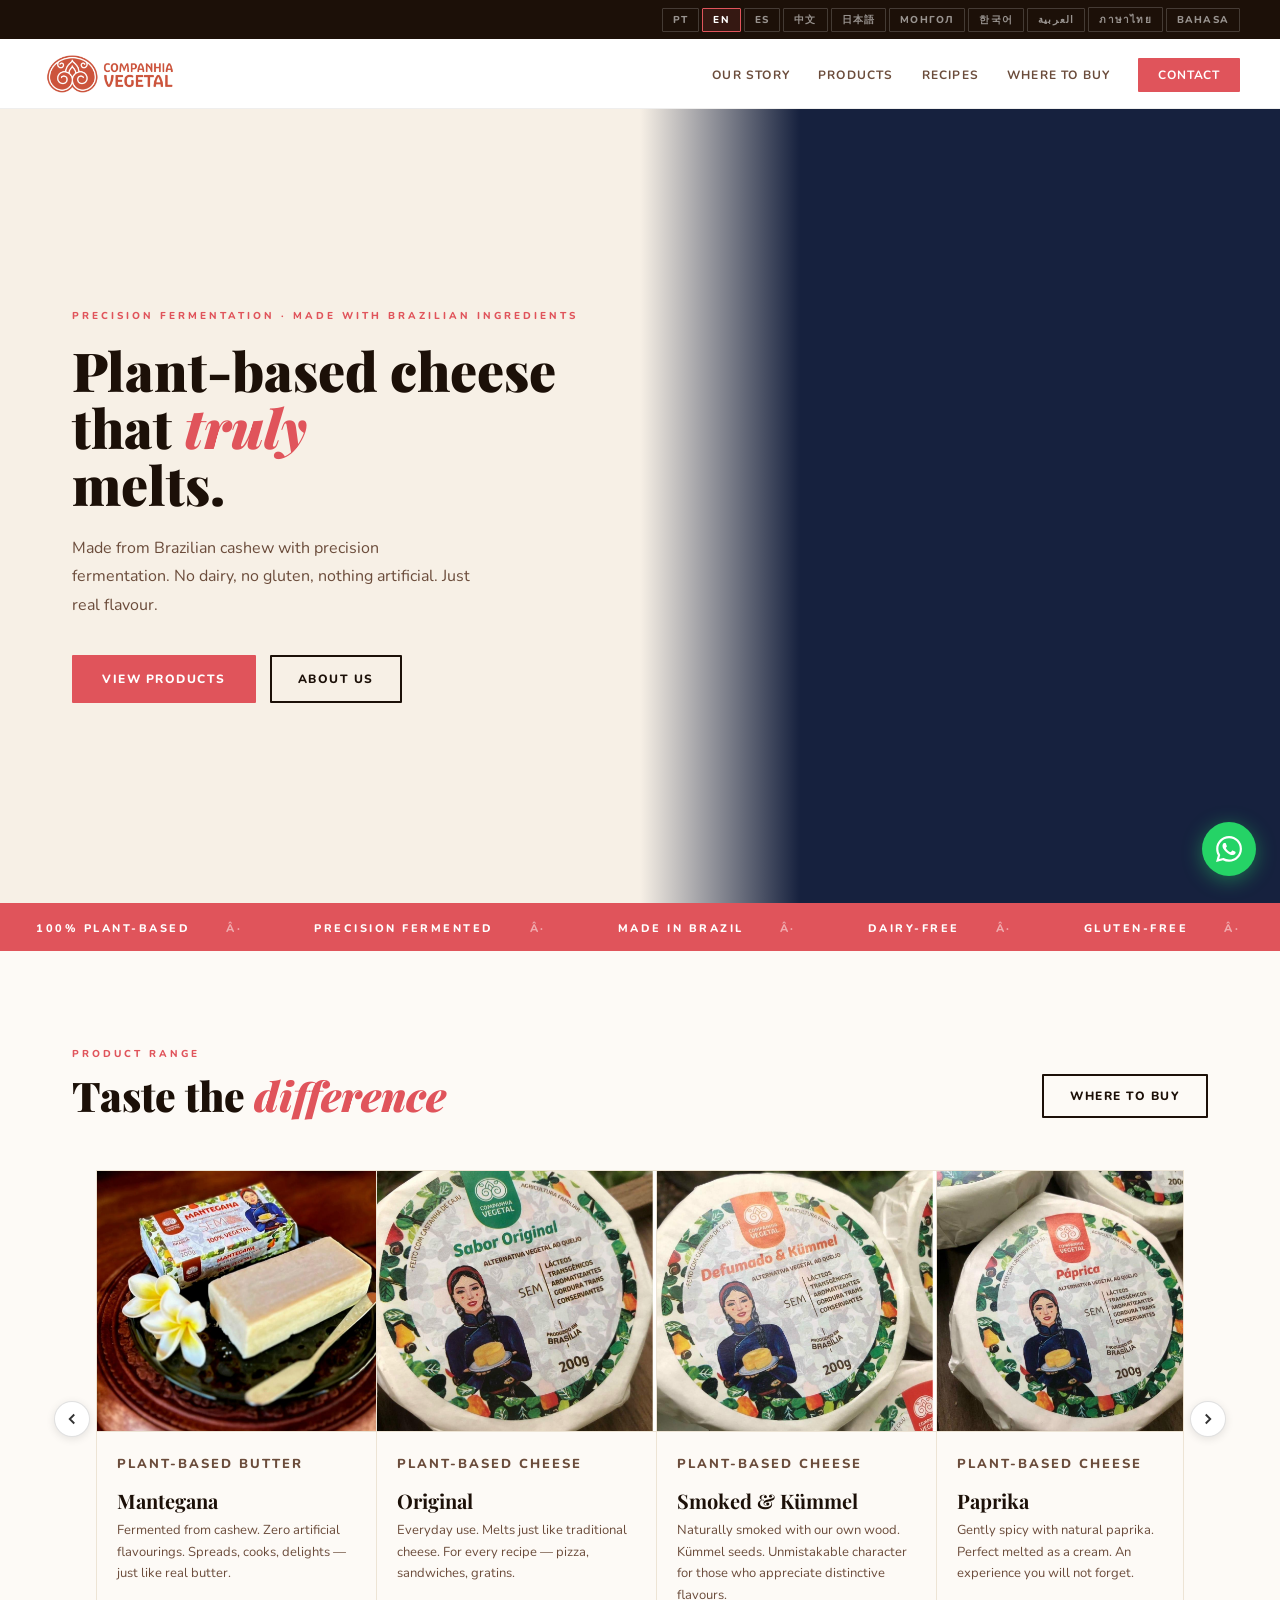
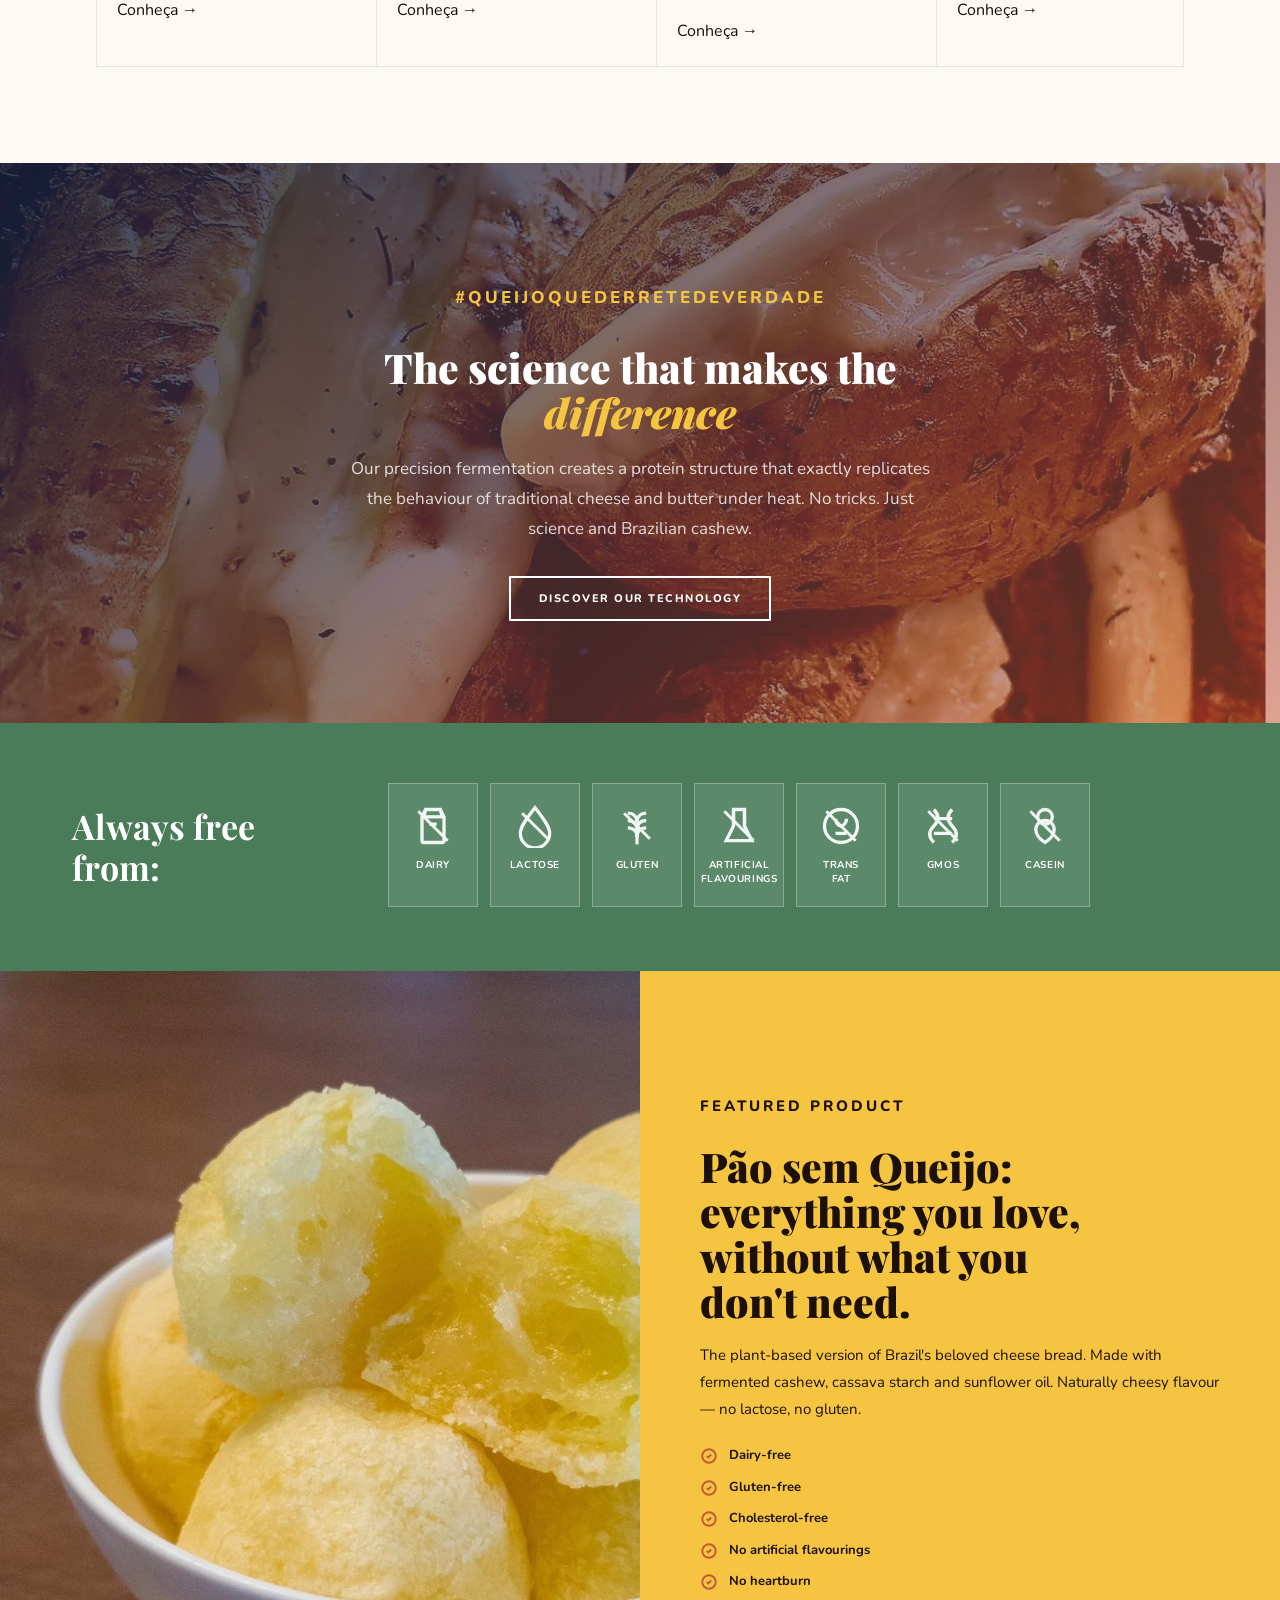
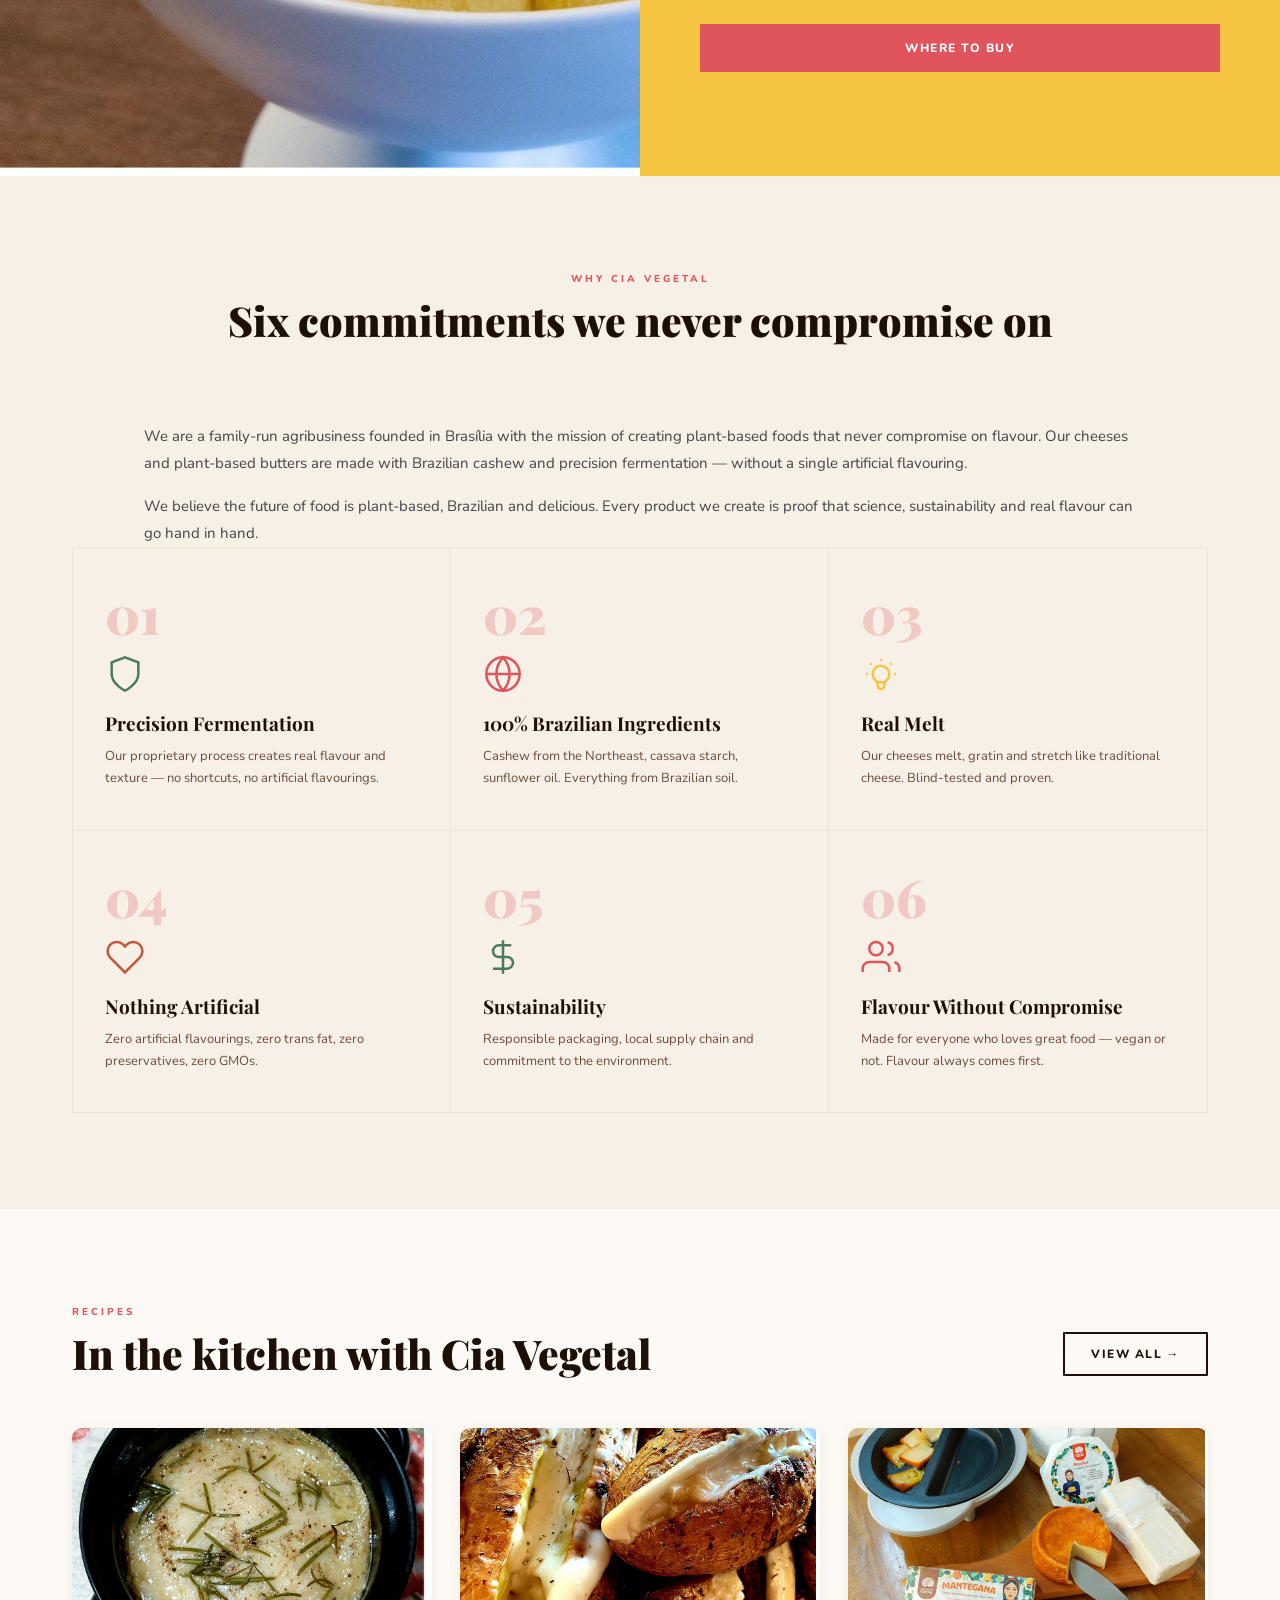
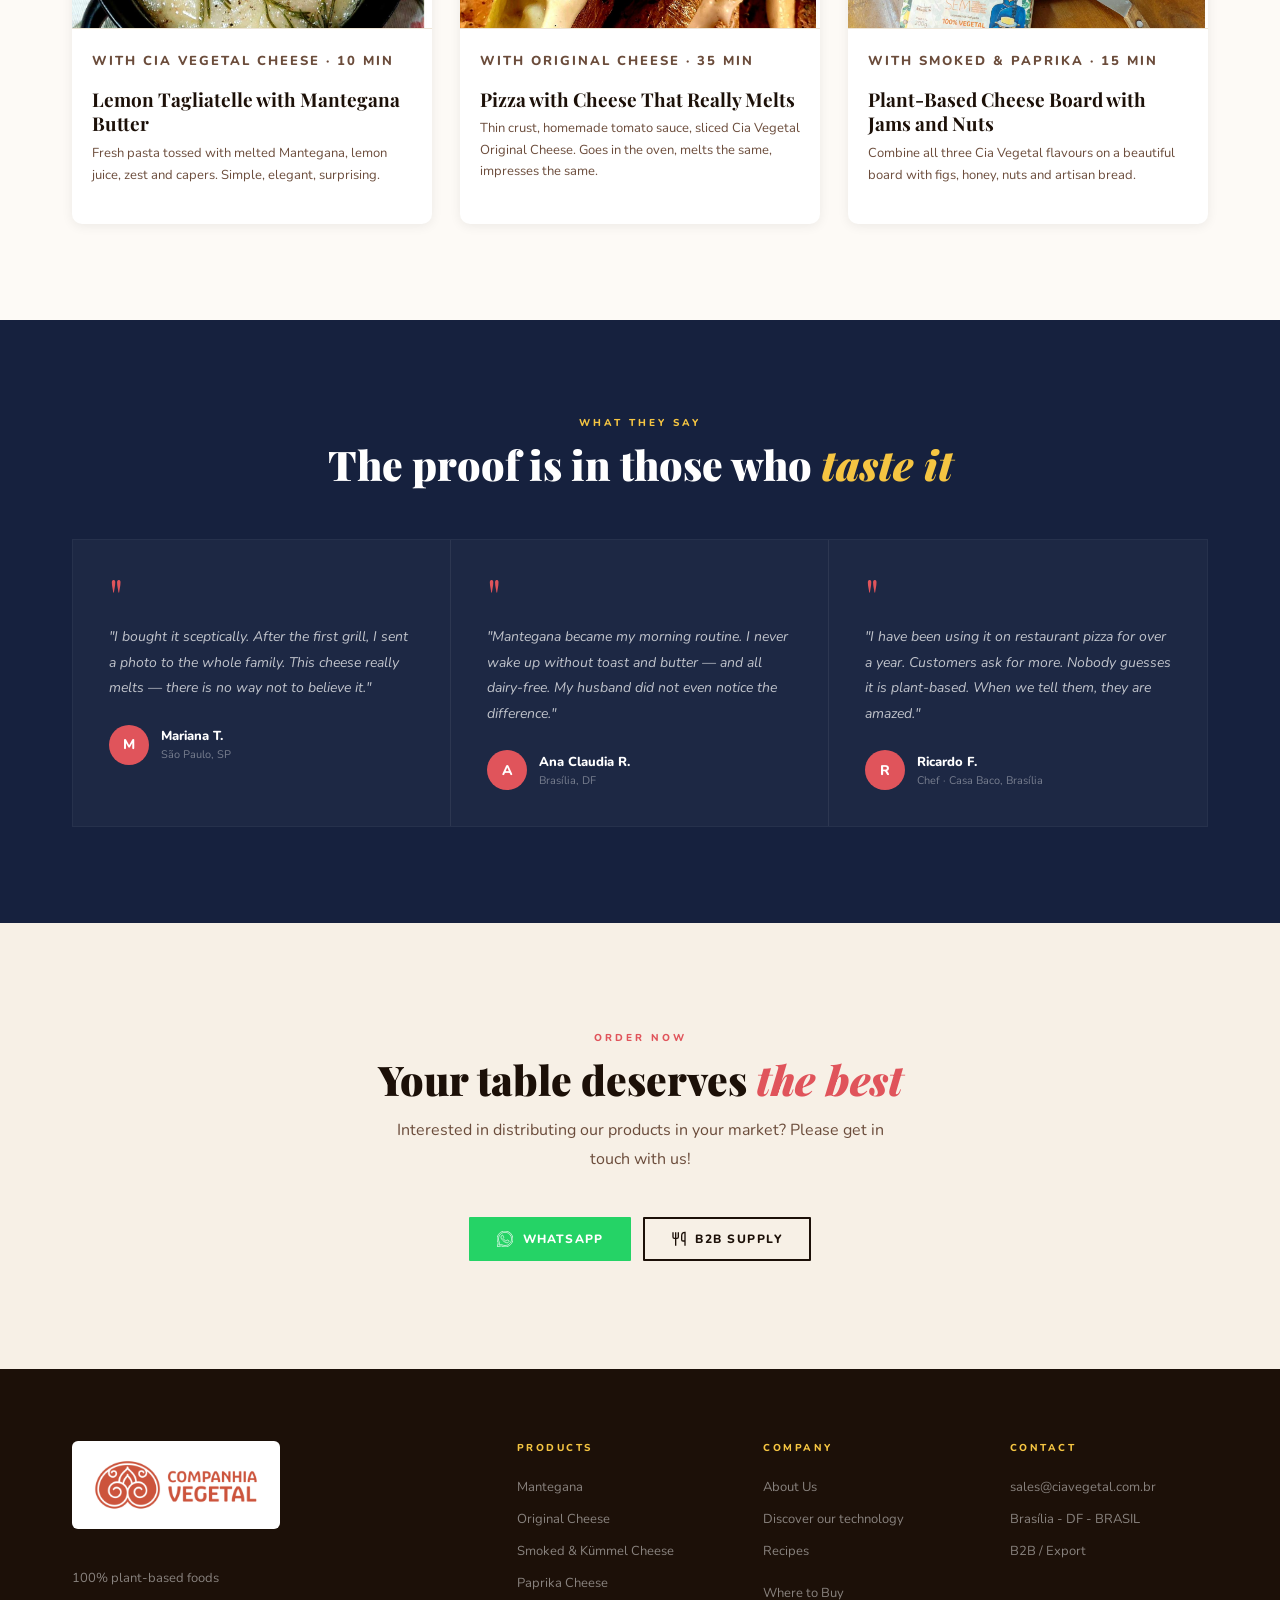
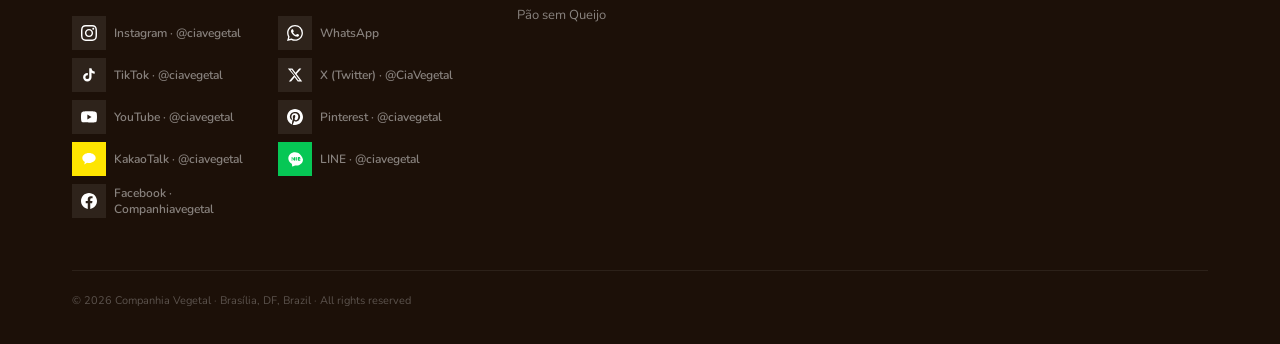
==== commit 7e36d414: "fix: Bahasa+Thai — add 15 missing keys (about_p1/2, v1-v6 titles/descs, copyright, por_que, receitas" ====
--- a/index.html
+++ b/index.html
@@ -360,7 +360,7 @@
   <div class="section-head reveal">
     <div>
       <p class="section-eyebrow" data-t="receitas_label">Receitas</p>
-      <h2 class="section-title" data-t="receitas_title">Na cozinha com <em>Cia Vegetal</em></h2>
+      <h2 class="section-title" data-t="na_cozinha">Na cozinha com <em>Cia Vegetal</em></h2>
     </div>
     <a href="#" class="btn-outline" data-t="ver_todas" onclick="toggleAllRecipes(this);document.getElementById('receitas').scrollIntoView({behavior:'smooth',block:'start'});return false;">Ver todas &rarr;</a>
   </div>
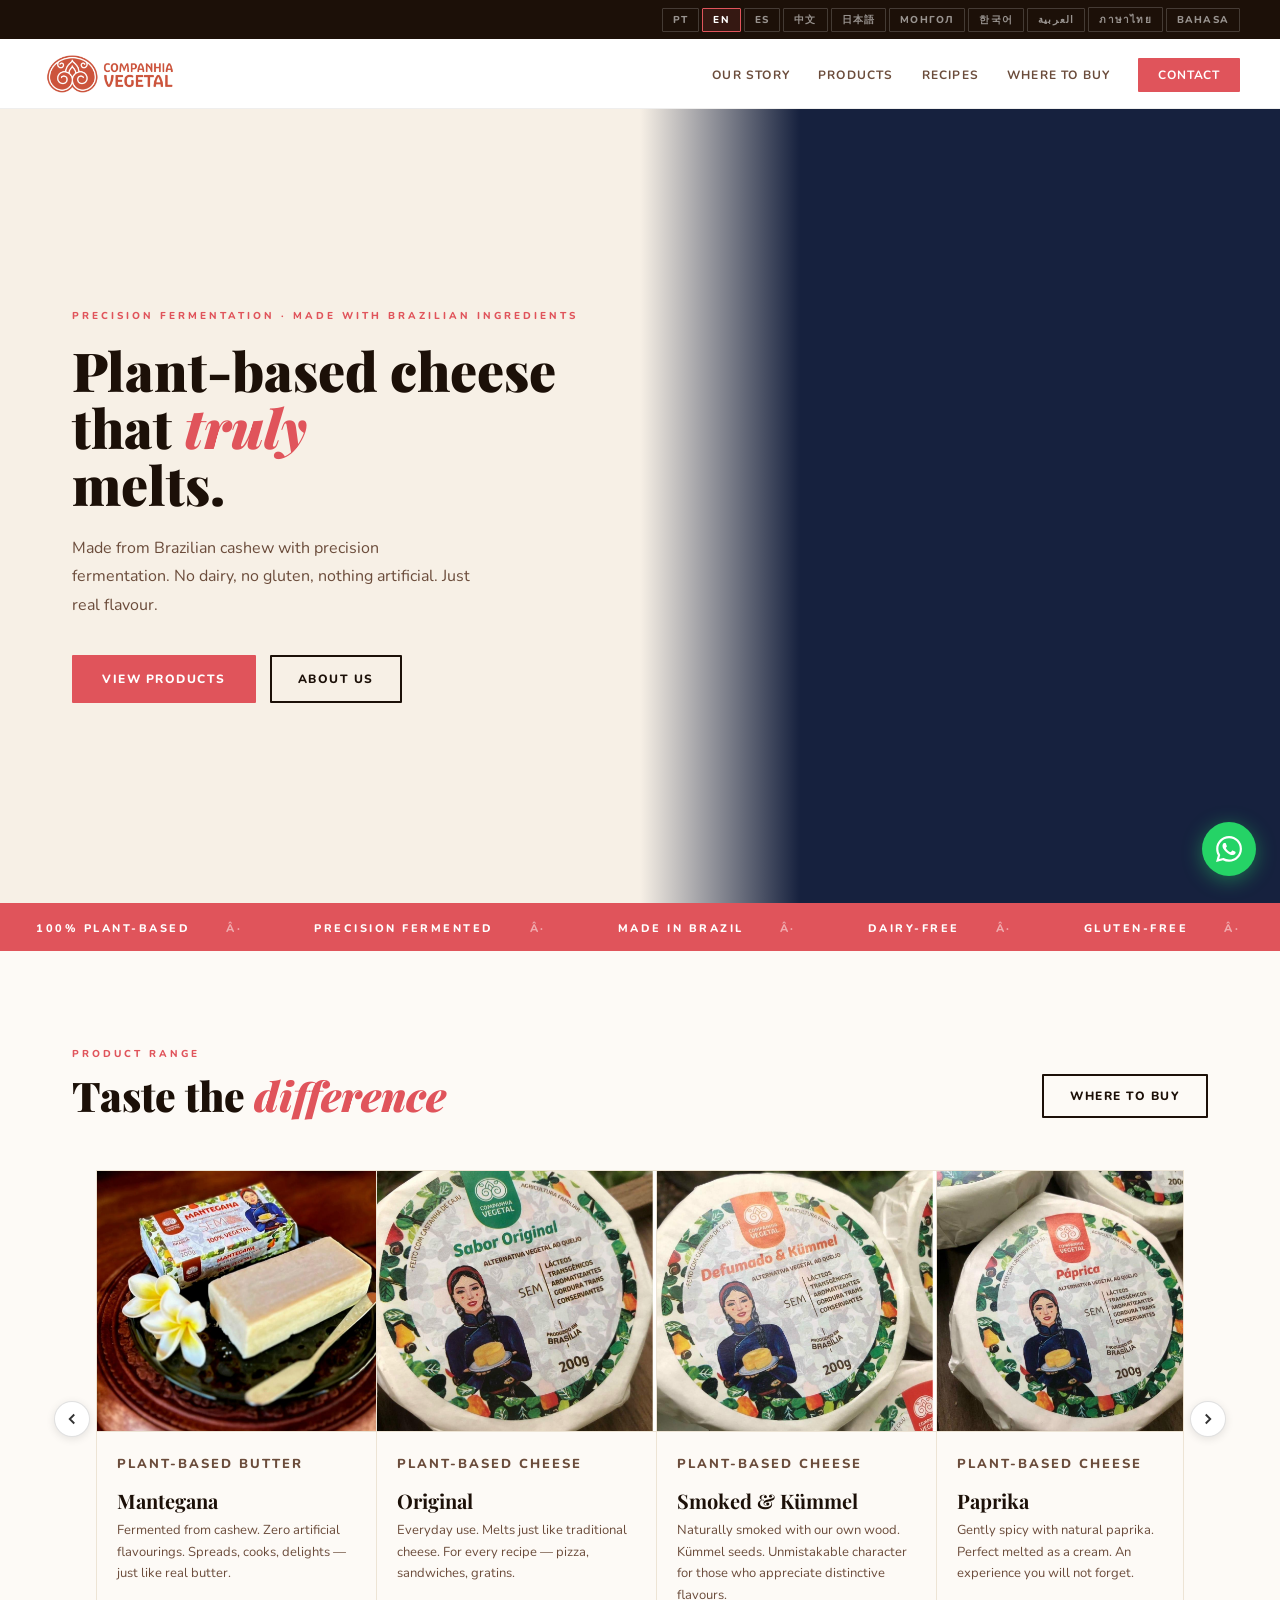
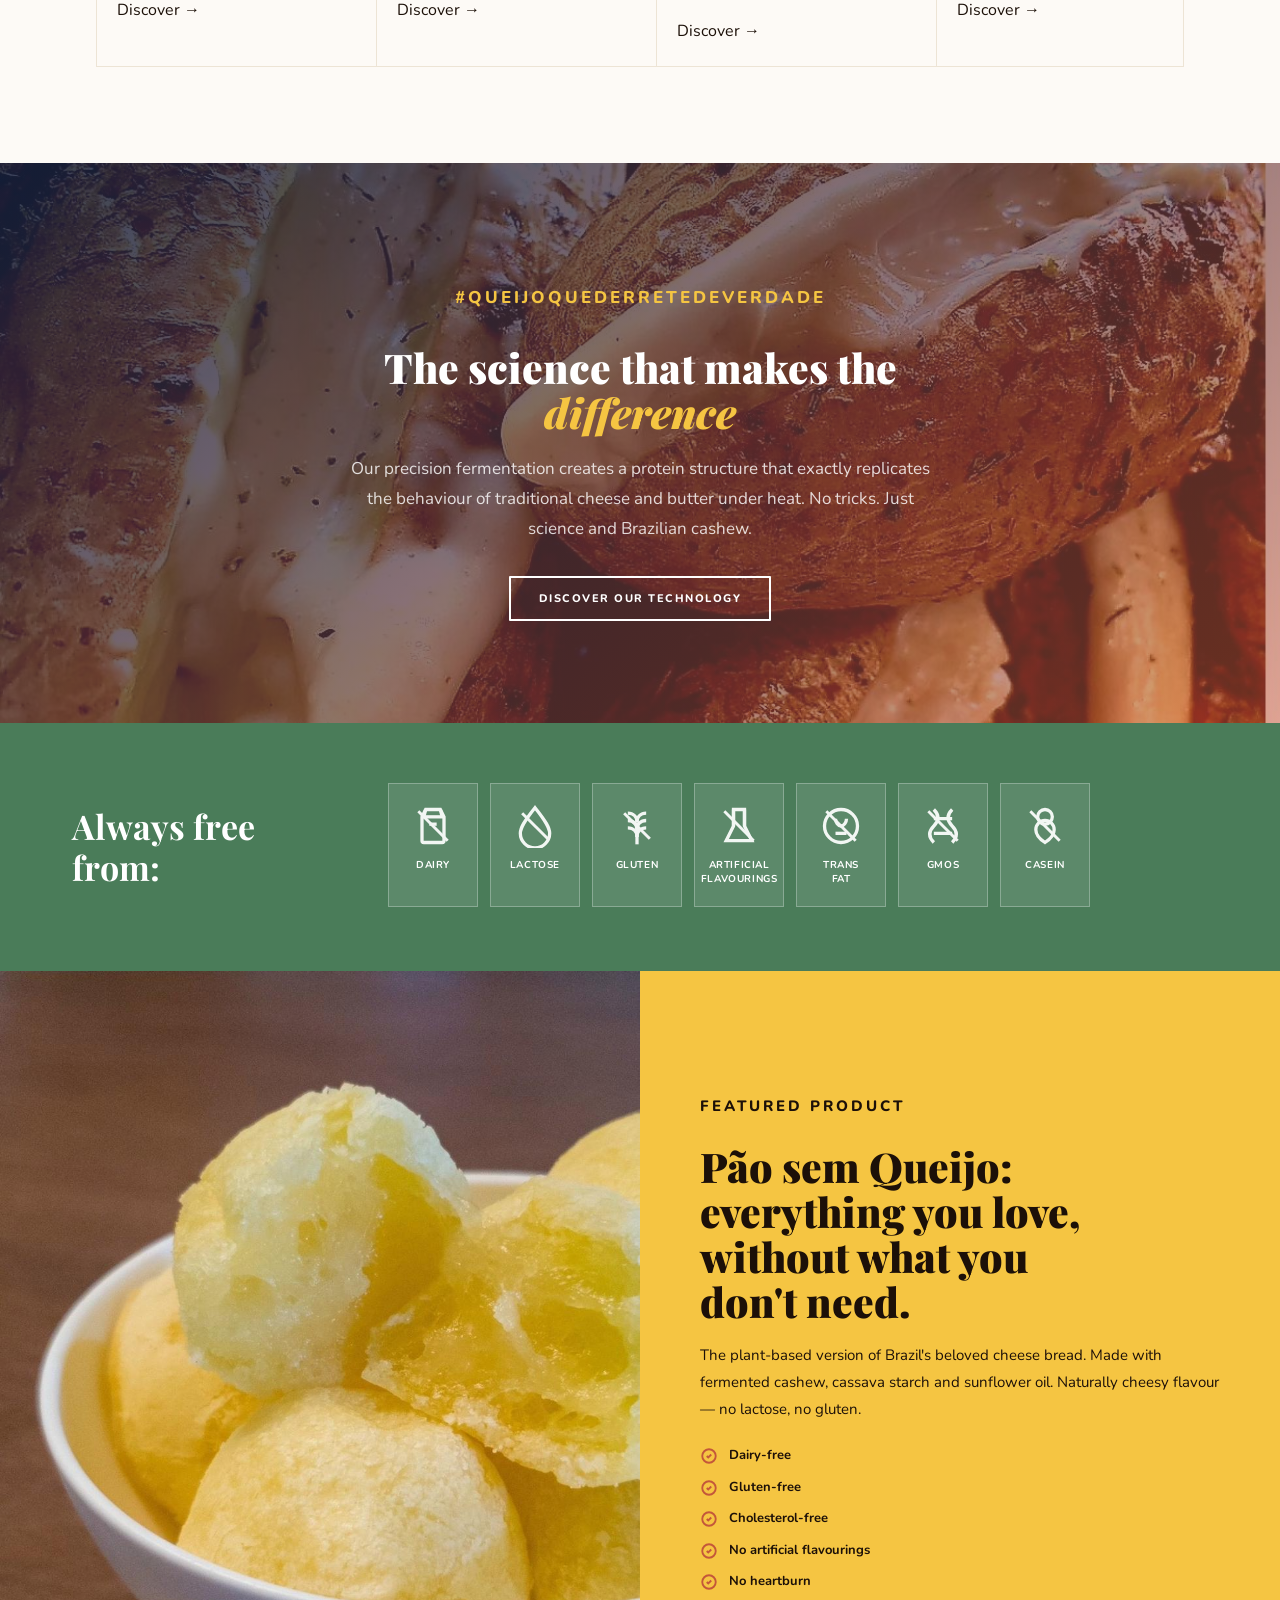
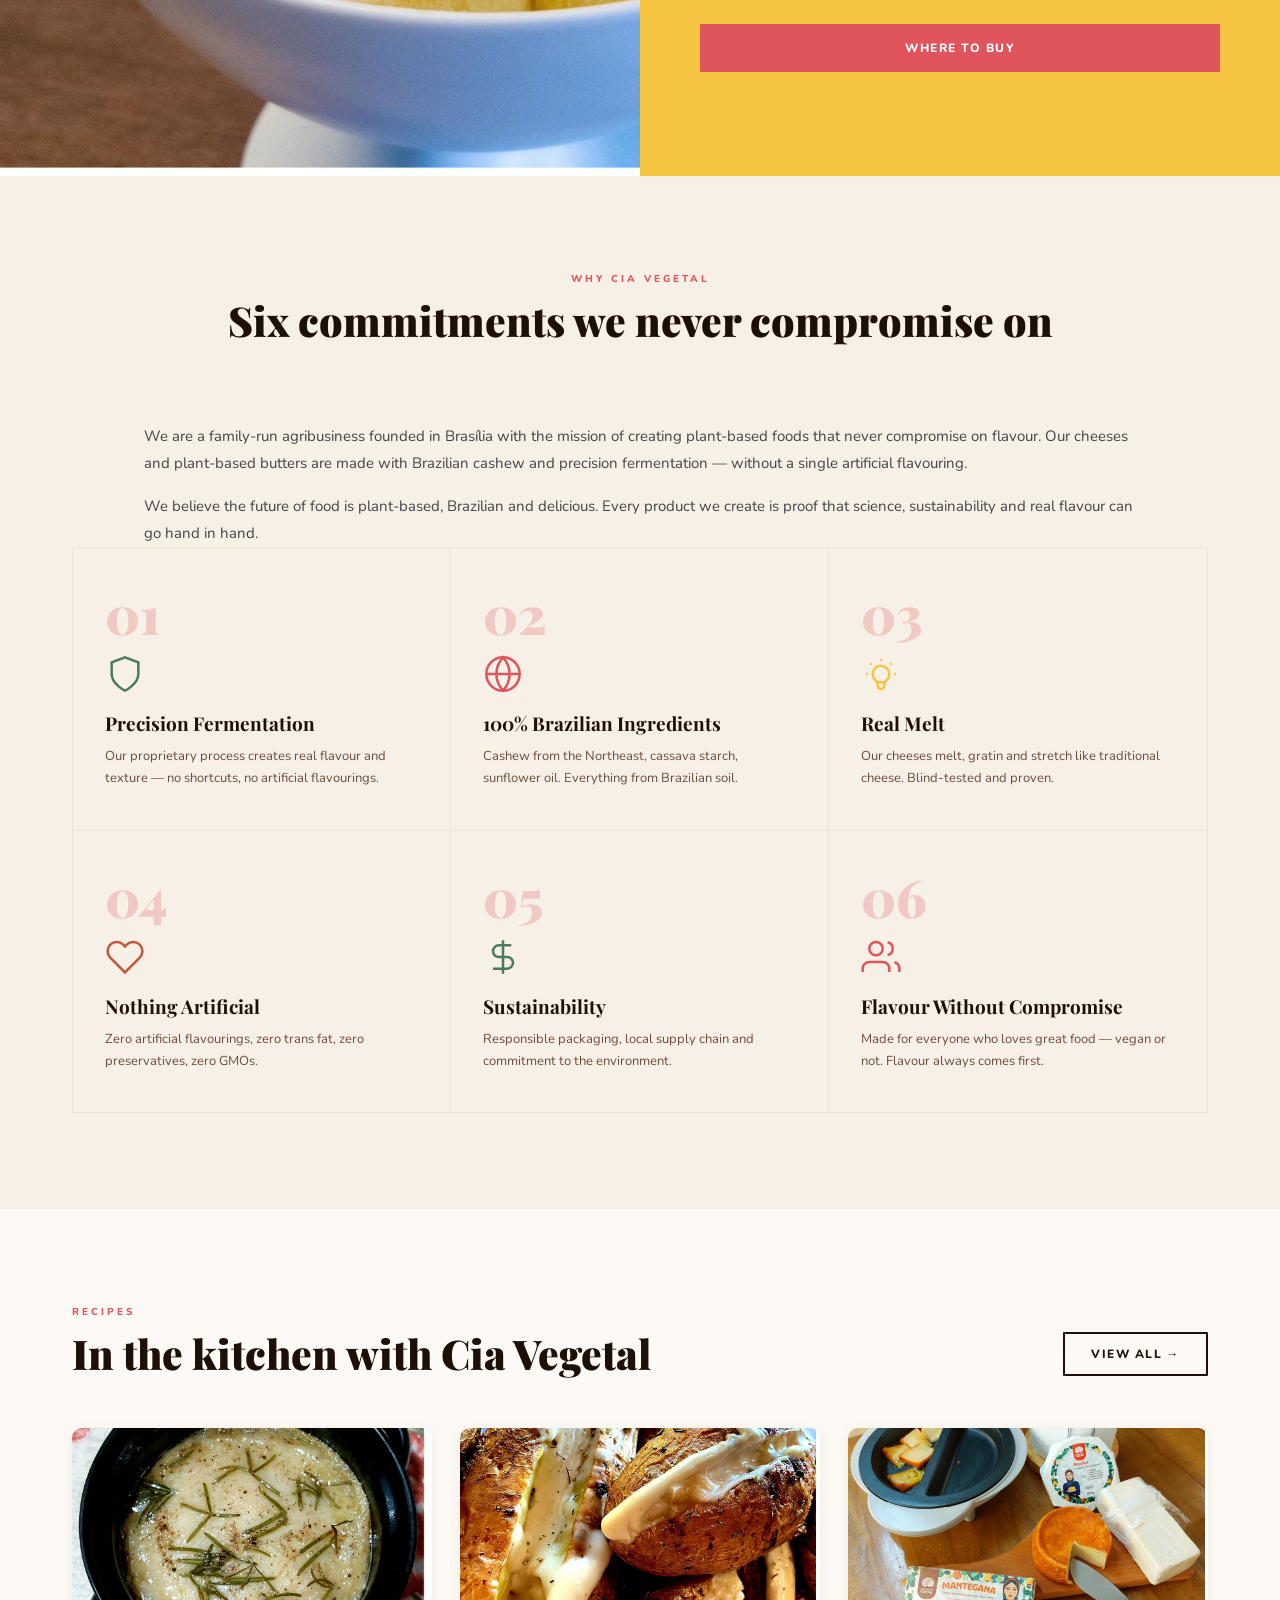
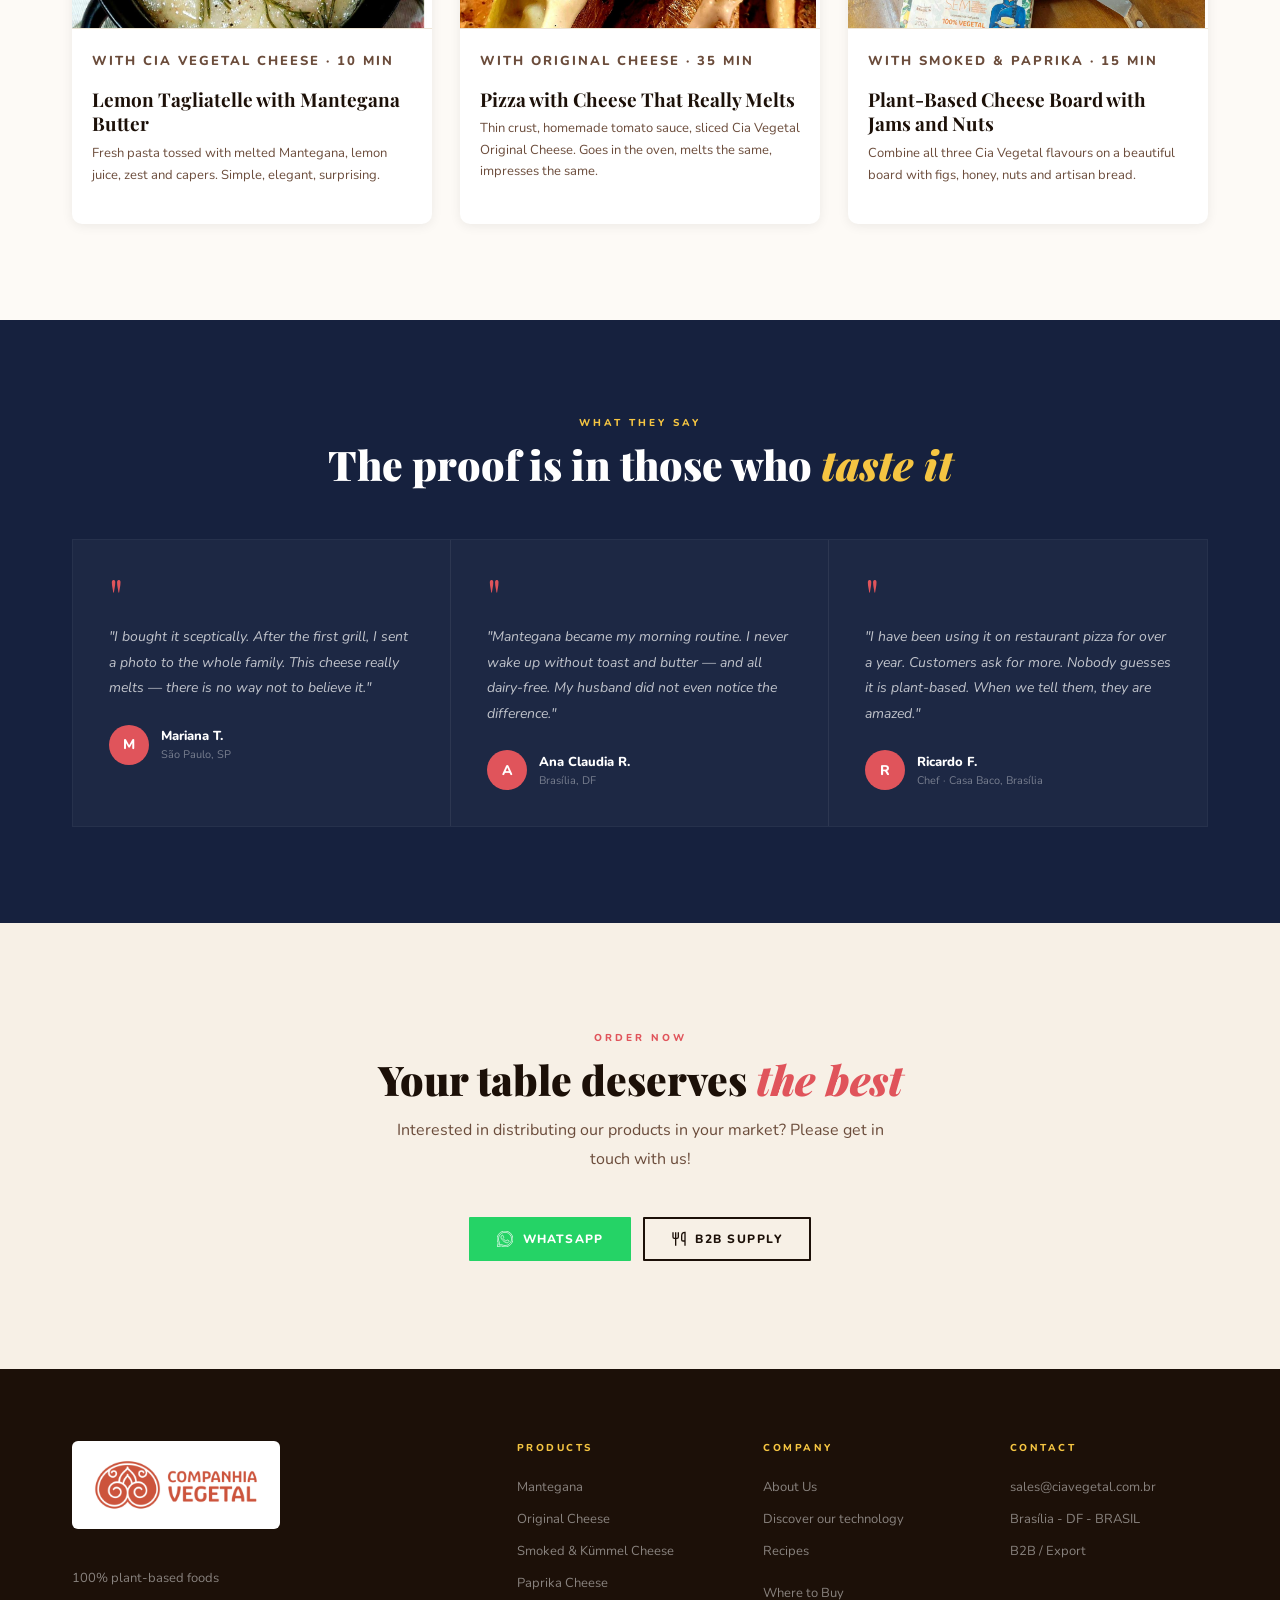
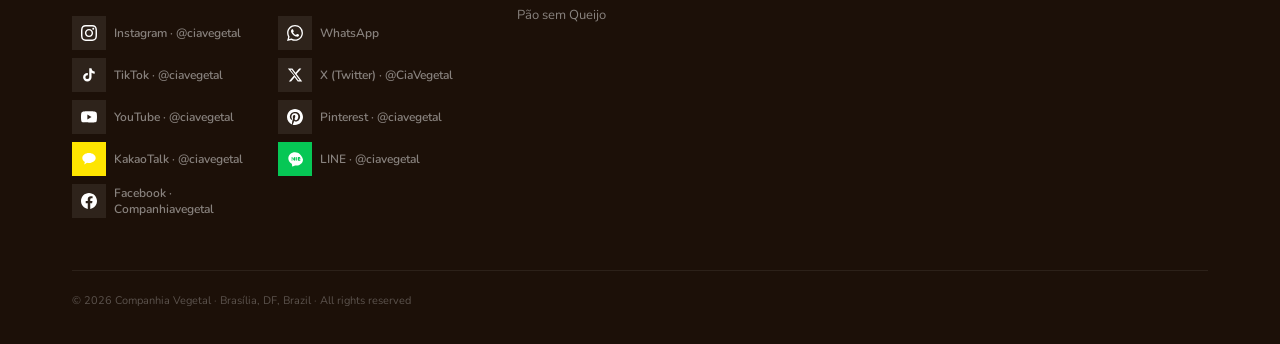
==== commit e46177ce: "fix: 'Conheça →' product buttons missing data-t — now translatable in all languages - Added data-t="" ====
--- a/index.html
+++ b/index.html
@@ -165,7 +165,7 @@
         <p class="product-type" data-t="manteiga_vegetal">Manteiga Vegetal</p>
         <h3>Mantegana</h3>
         <p data-t="mantegana_desc">Fermentada de castanha de caju. Zero aromas artificiais. Unta, cozinha, encanta - igual manteiga de verdade.</p>
-        <a onclick="openProdModal('mantegana');return false;">Conheça &rarr;</a>
+        <a onclick="openProdModal('mantegana');return false;" data-t="conheca">Conheça →</a>
       </div>
     </div>
     <div class="product-card reveal">
@@ -174,7 +174,7 @@
         <p class="product-type" data-t="queijo_vegetal">Queijo Vegetal</p>
         <h3 data-t="original_name">Original</h3>
         <p class="product-desc" data-t="original_desc">Uso diário. Derrete igual ao queijo tradicional. Para todas as receitas - pizza, sanduíche, gratinados.</p>
-        <a onclick="openProdModal('original');return false;">Conheça &rarr;</a>
+        <a onclick="openProdModal('original');return false;" data-t="conheca">Conheça →</a>
       </div>
     </div>
     <div class="product-card reveal">
@@ -183,7 +183,7 @@
         <p class="product-type" data-t="queijo_vegetal">Queijo Vegetal</p>
         <h3 data-t="smoked_name">Defumado &amp; Kümmel</h3>
         <p class="product-desc" data-t="smoked_desc">Defumado com lenha própria. Sementes de kümmel. Caráter inconfundível para os que apreciam sabores distintos.</p>
-        <a onclick="openProdModal('smoked');return false;">Conheça &rarr;</a>
+        <a onclick="openProdModal('smoked');return false;" data-t="conheca">Conheça →</a>
       </div>
     </div>
     <div class="product-card reveal">
@@ -192,7 +192,7 @@
         <p class="product-type" data-t="queijo_vegetal">Queijo Vegetal</p>
         <h3 data-t="paprika_name">Páprica</h3>
         <p class="product-desc" data-t="paprika_desc">Suavemente picante com páprica natural. Perfeito derretido como creme. Uma experiência que você não esquece.</p>
-        <a onclick="openProdModal('paprika');return false;">Conheça &rarr;</a>
+        <a onclick="openProdModal('paprika');return false;" data-t="conheca">Conheça →</a>
       </div>
     </div>
     <div class="product-card reveal">
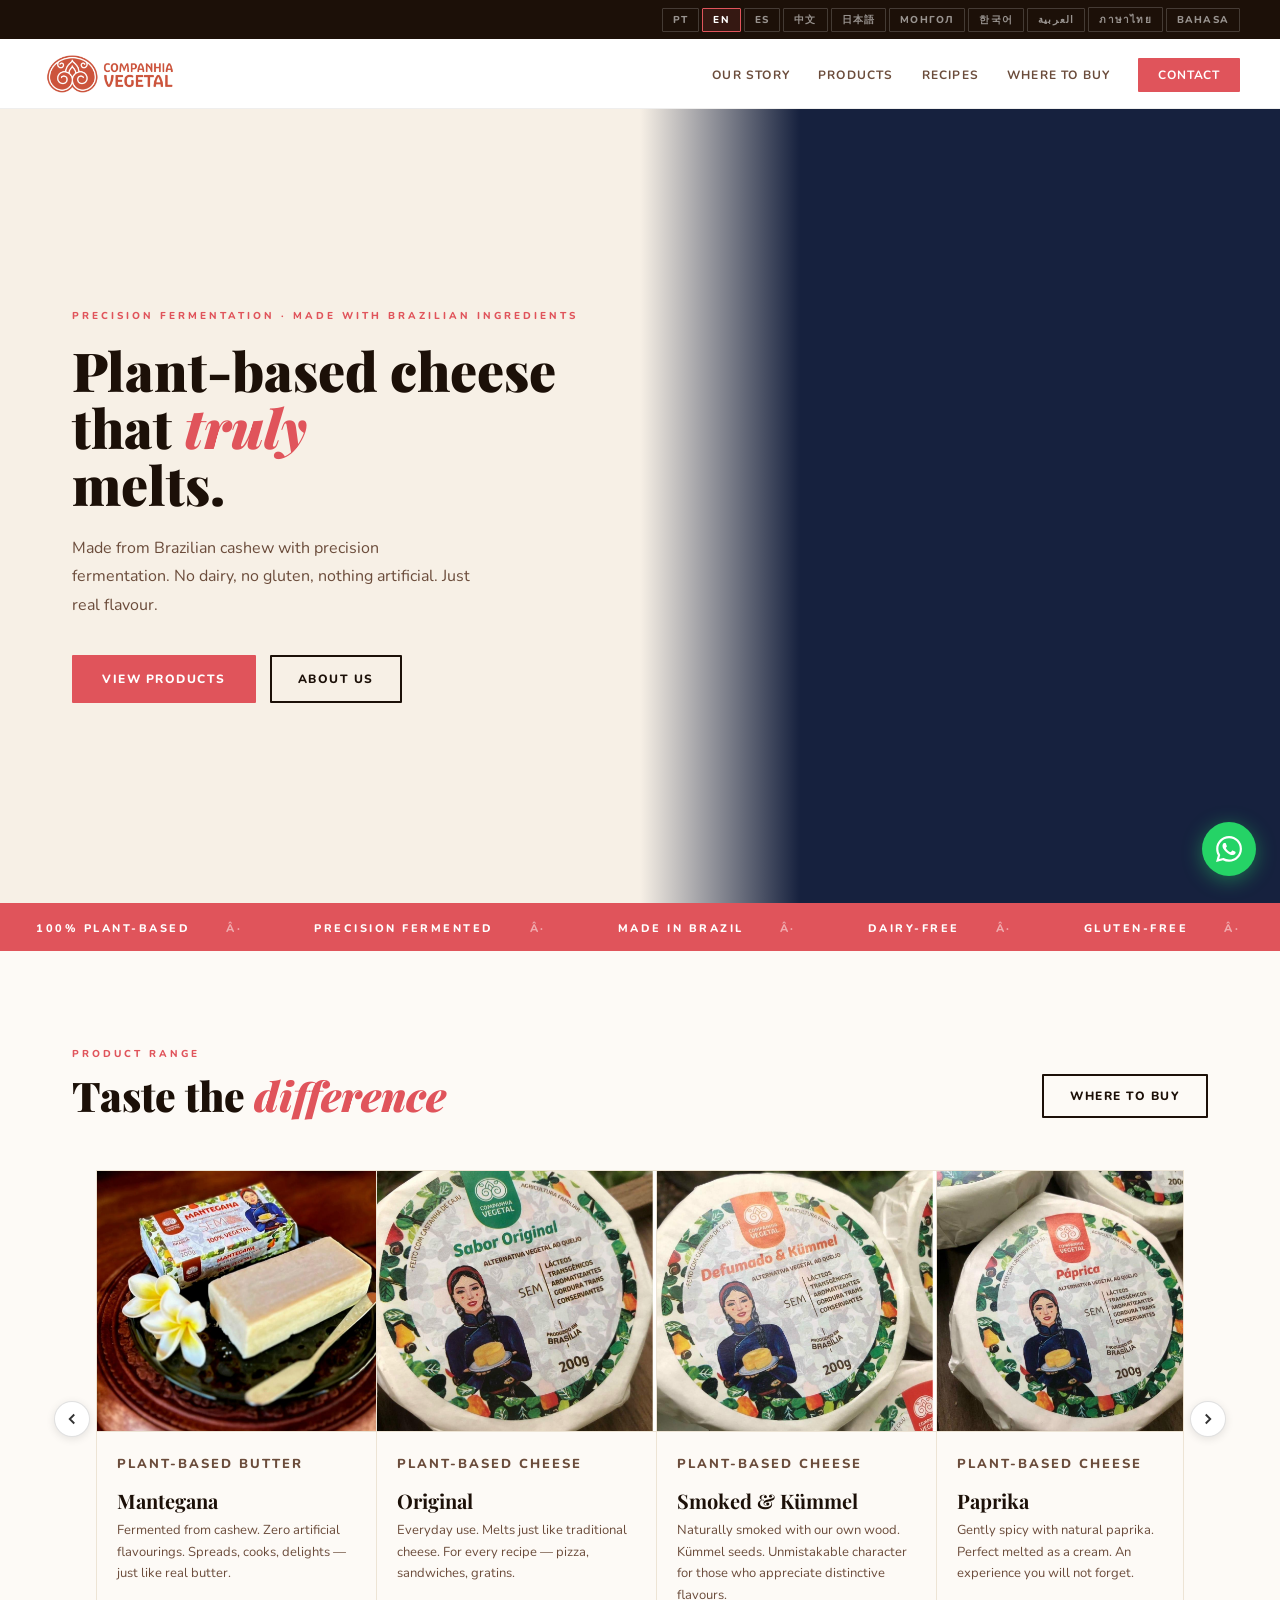
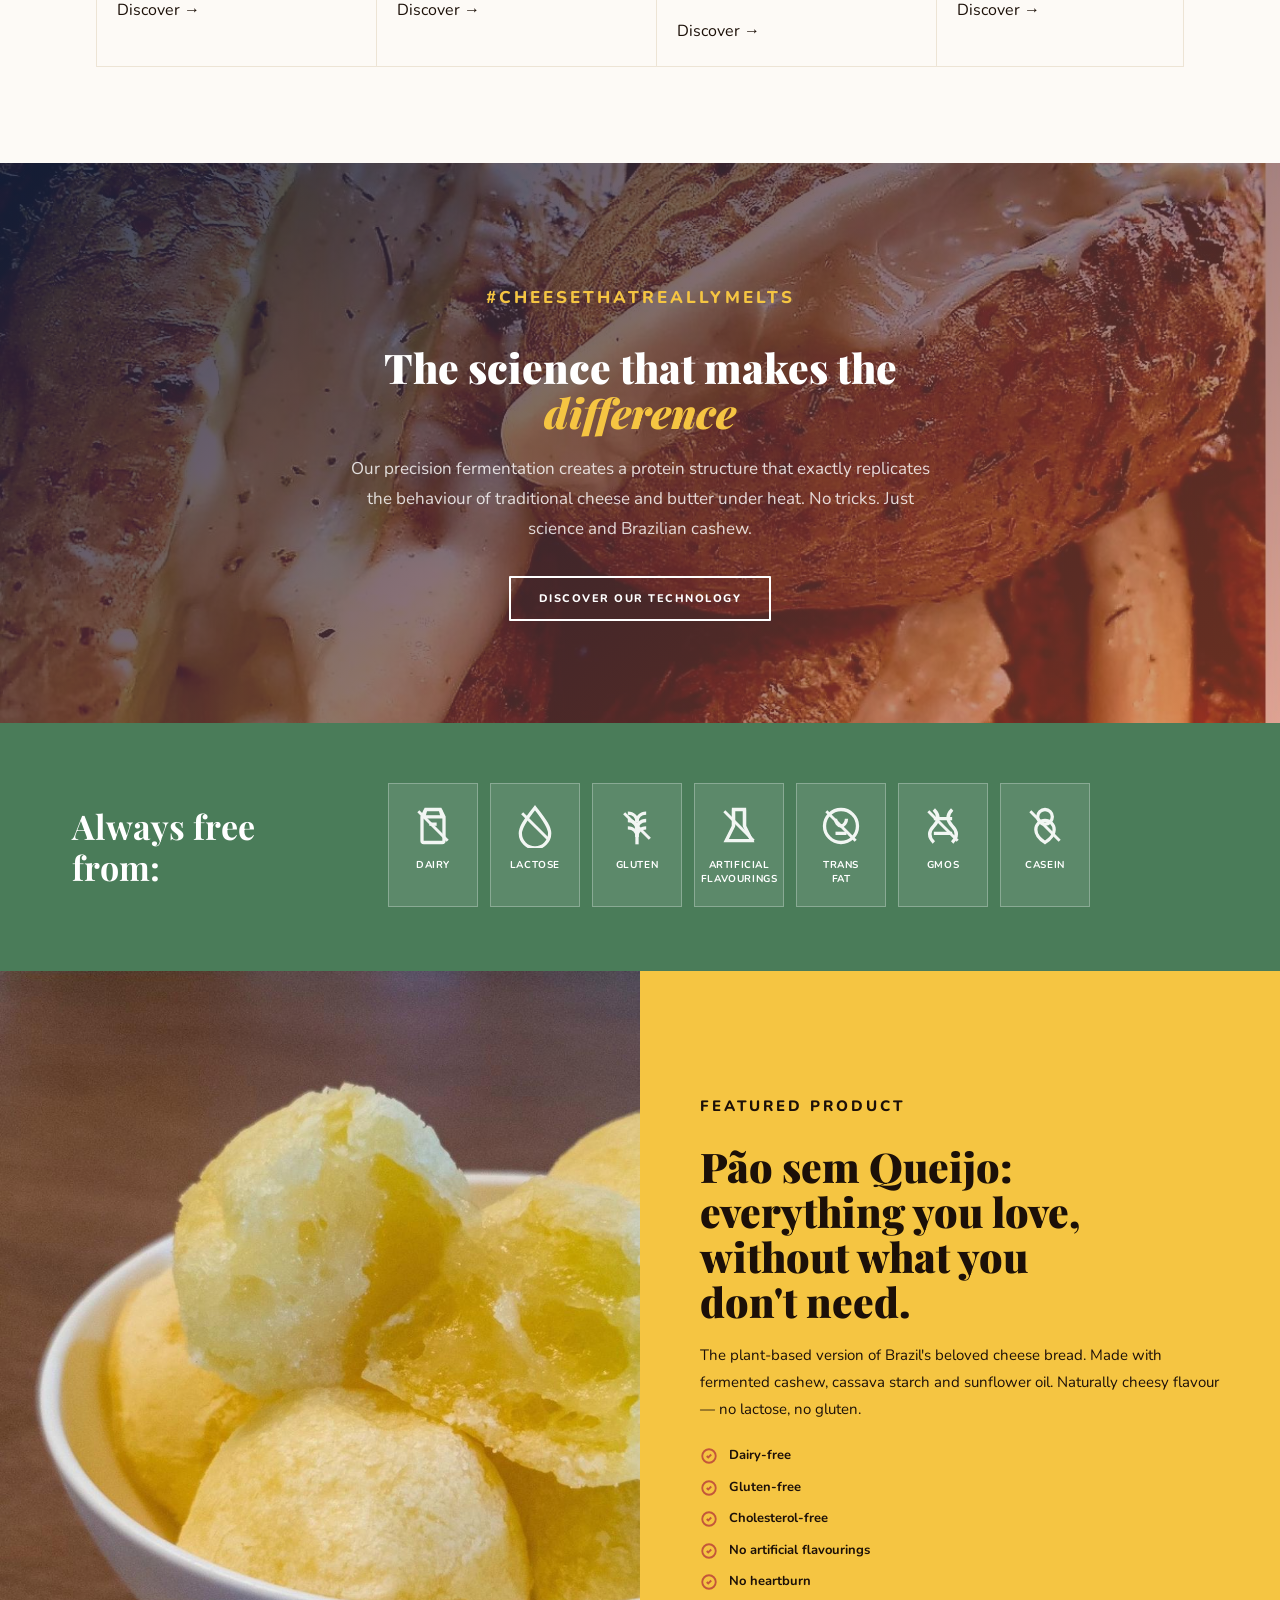
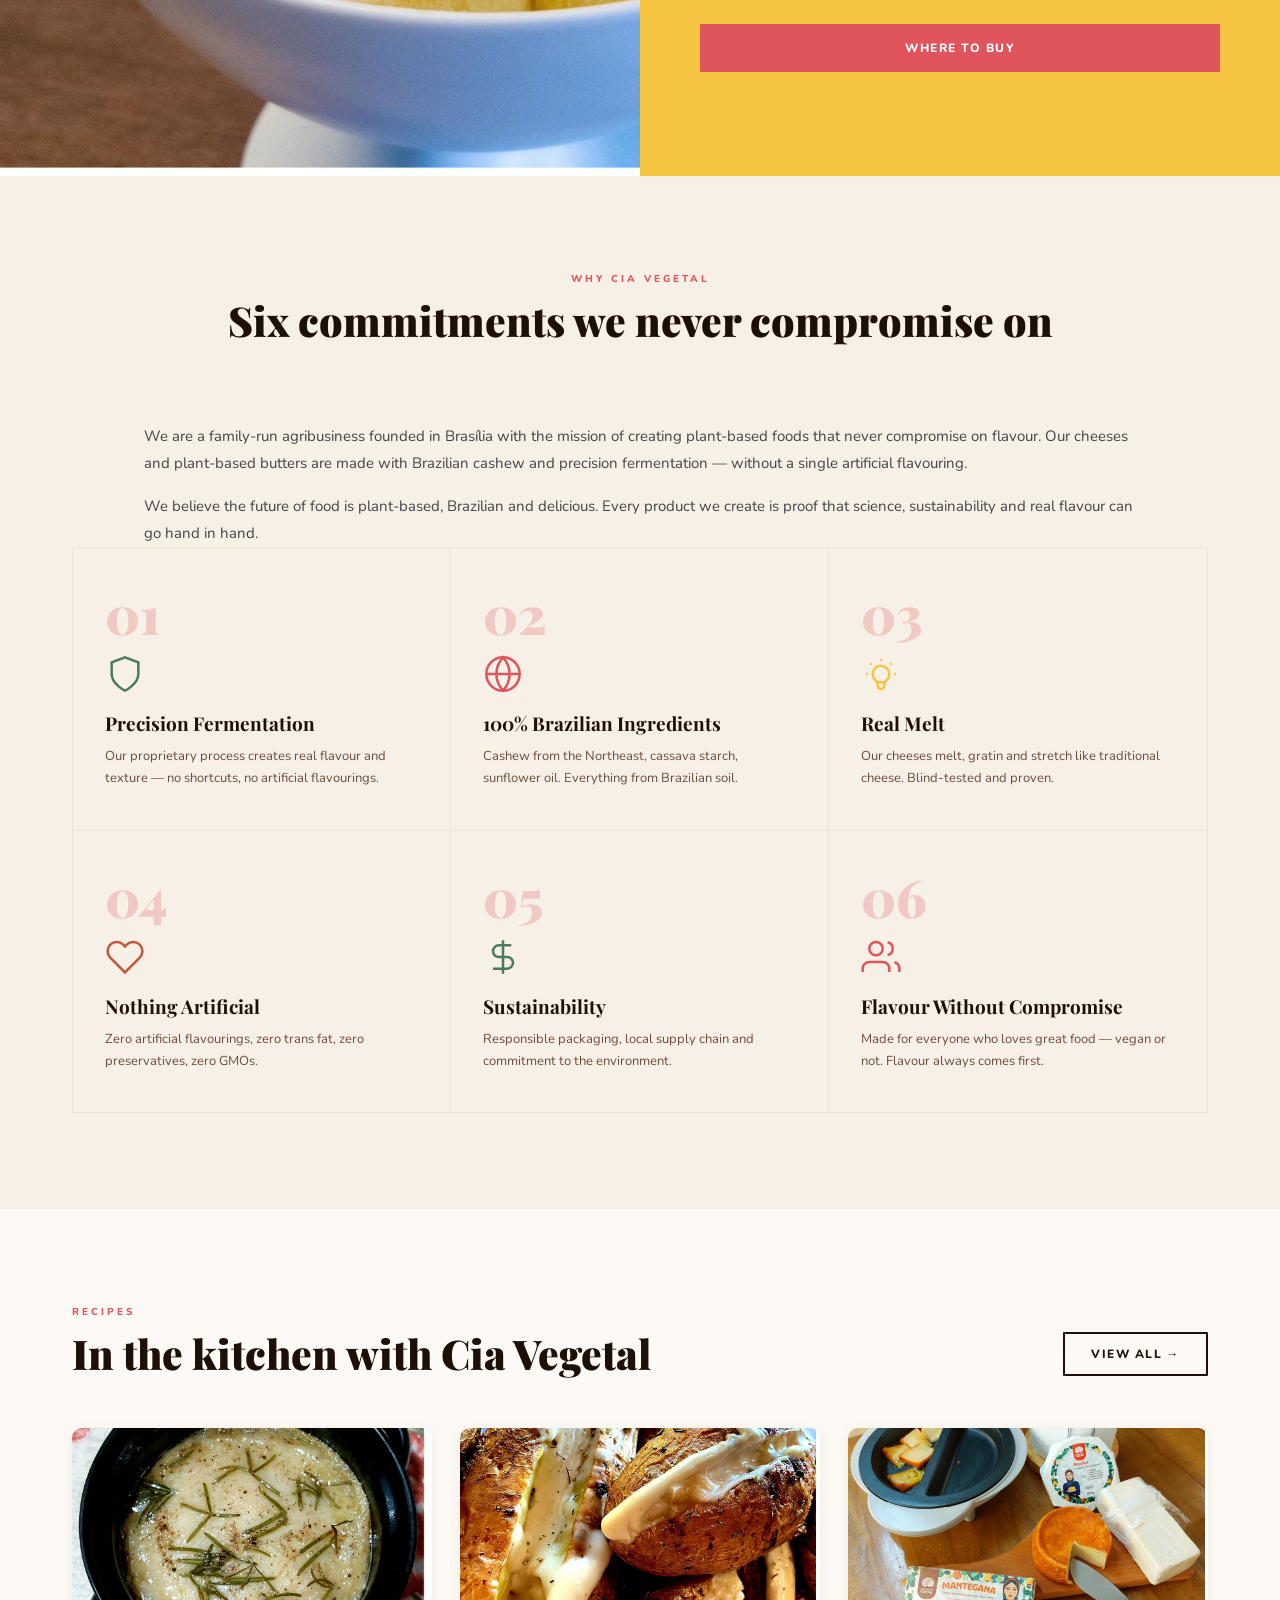
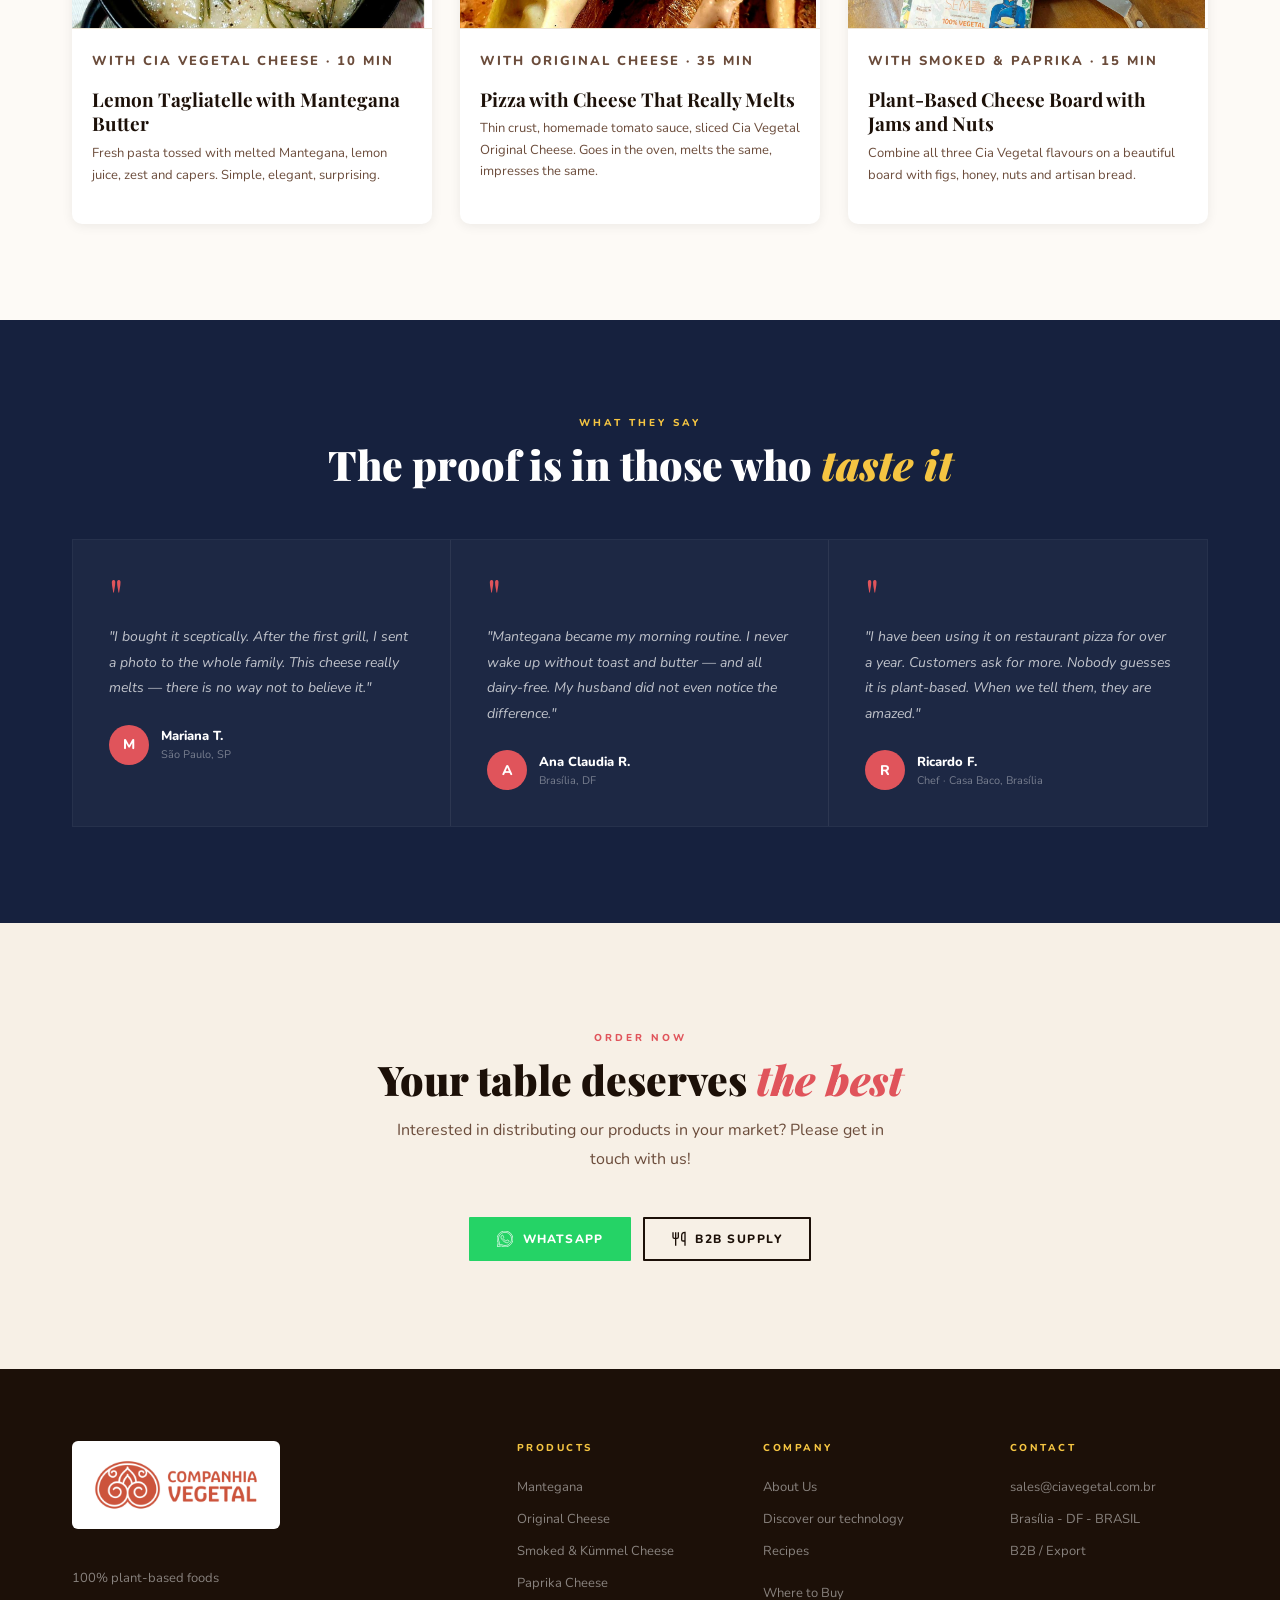
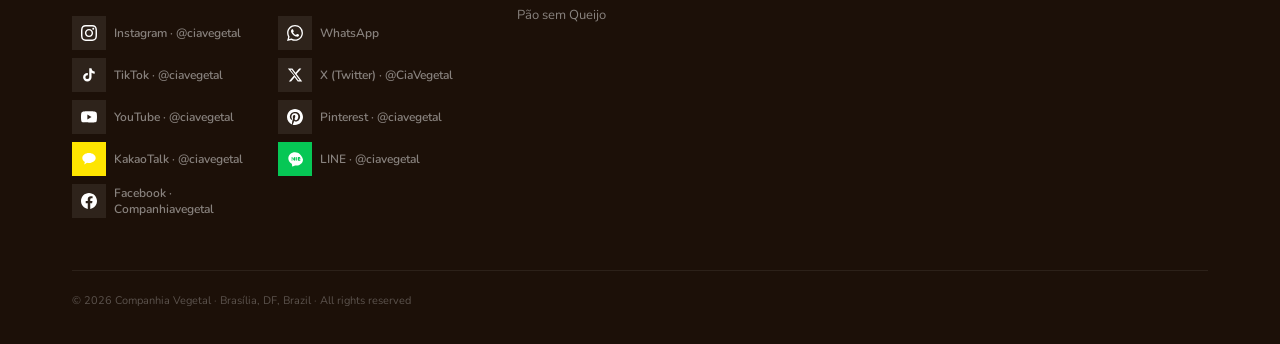
==== commit 0e83e140: "feat: translate hero_hashtag in all 10 languages - #QueijoQueDerreteDeVerdade (PT) - #CheeseThatReal" ====
--- a/index.html
+++ b/index.html
@@ -213,7 +213,7 @@
   <img src="assets/img_8.jpeg" alt="Queijo derretido" loading="lazy">
   <div class="melt-overlay"></div>
   <div class="melt-content reveal">
-    <p class="section-eyebrow">#QueijoQueDerreteDeVerdade</p>
+    <p class="section-eyebrow" data-t="hero_hashtag">#QueijoQueDerreteDeVerdade</p>
     <h2 class="section-title light" data-t="melt_title">A ciência que faz <em>a diferença</em></h2>
     <p data-t="melt_desc">Nossa fermentação de precisão cria uma estrutura proteica que replica exatamente o comportamento do queijo e da manteiga tradicionais sob calor. Sem truques. Só ciência e castanha brasileira.</p>
     <a href="#tech-section" onclick="var s=document.getElementById('tech-section');s.classList.toggle('open');if(s.classList.contains('open')){s.scrollIntoView({behavior:'smooth',block:'start'});}return false;" class="btn-outline-light" data-t="nossa_tecnologia">Conheça nossa tecnologia</a>
